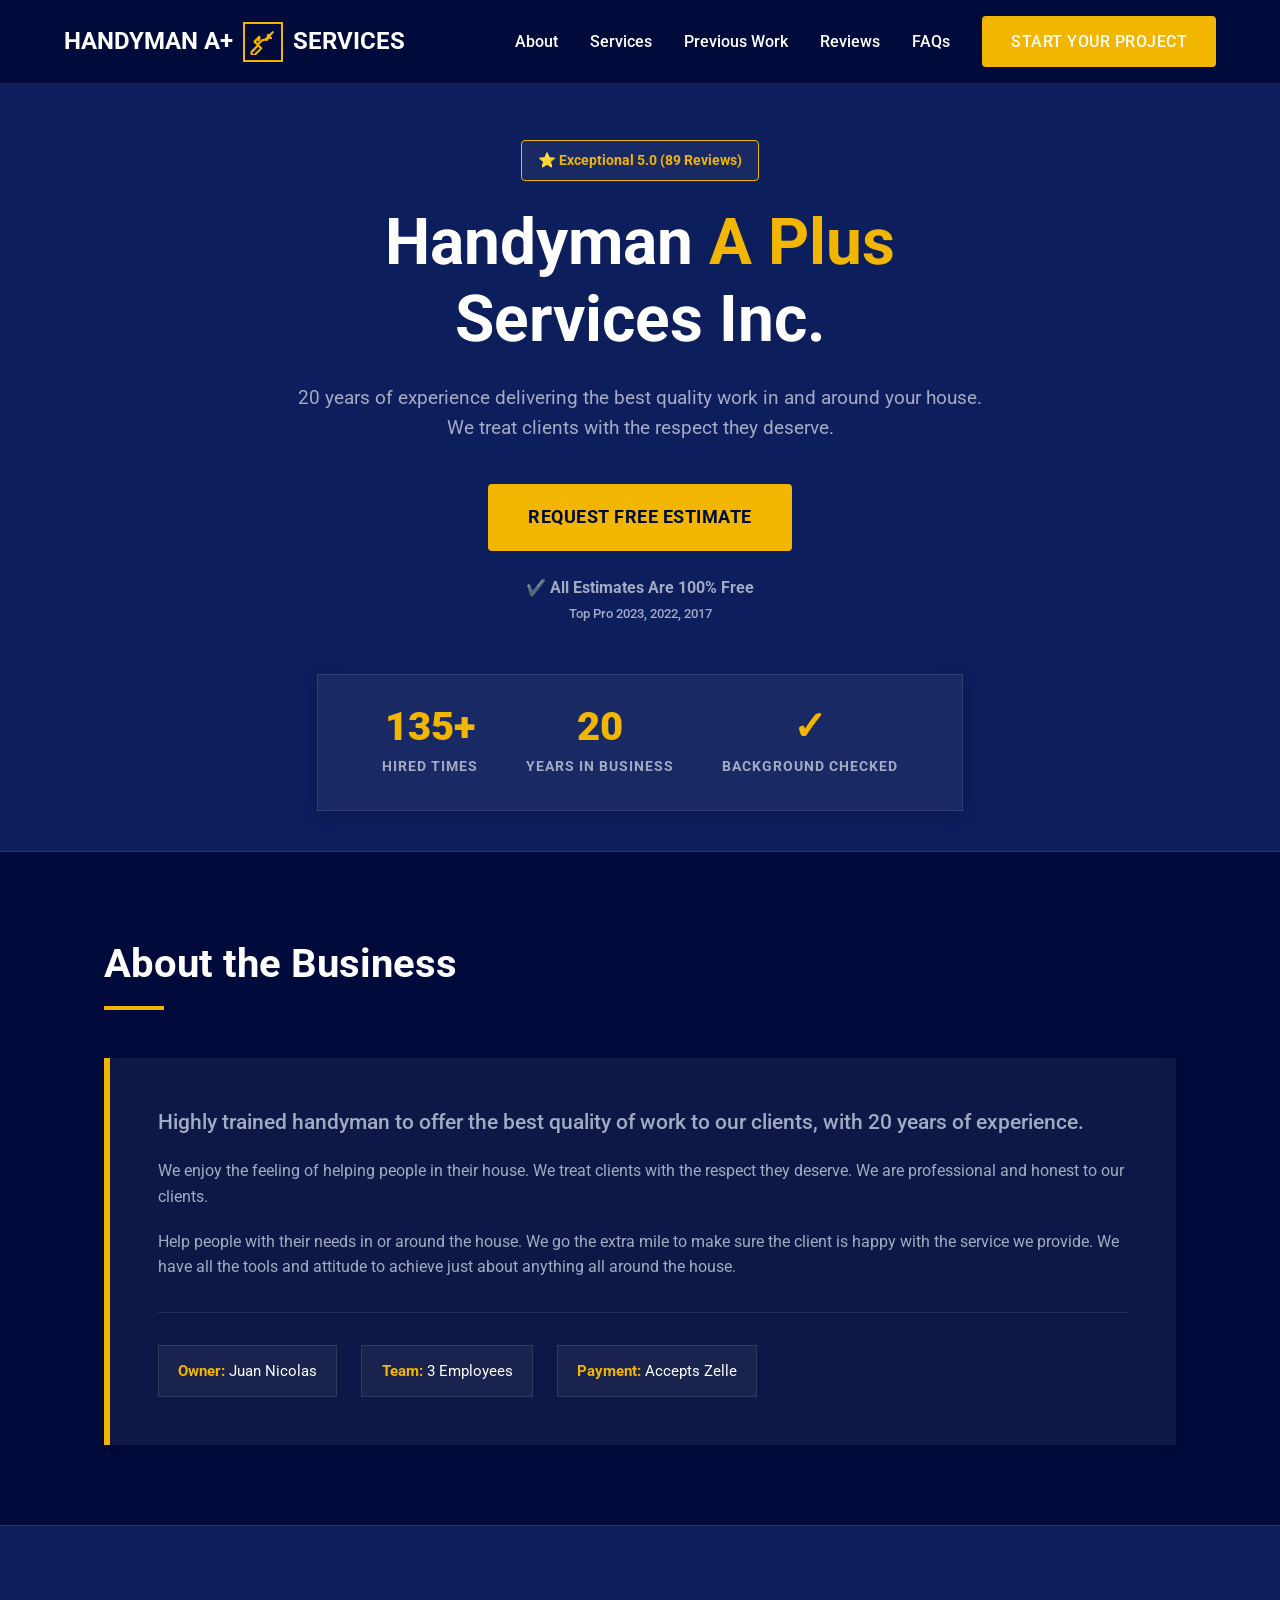
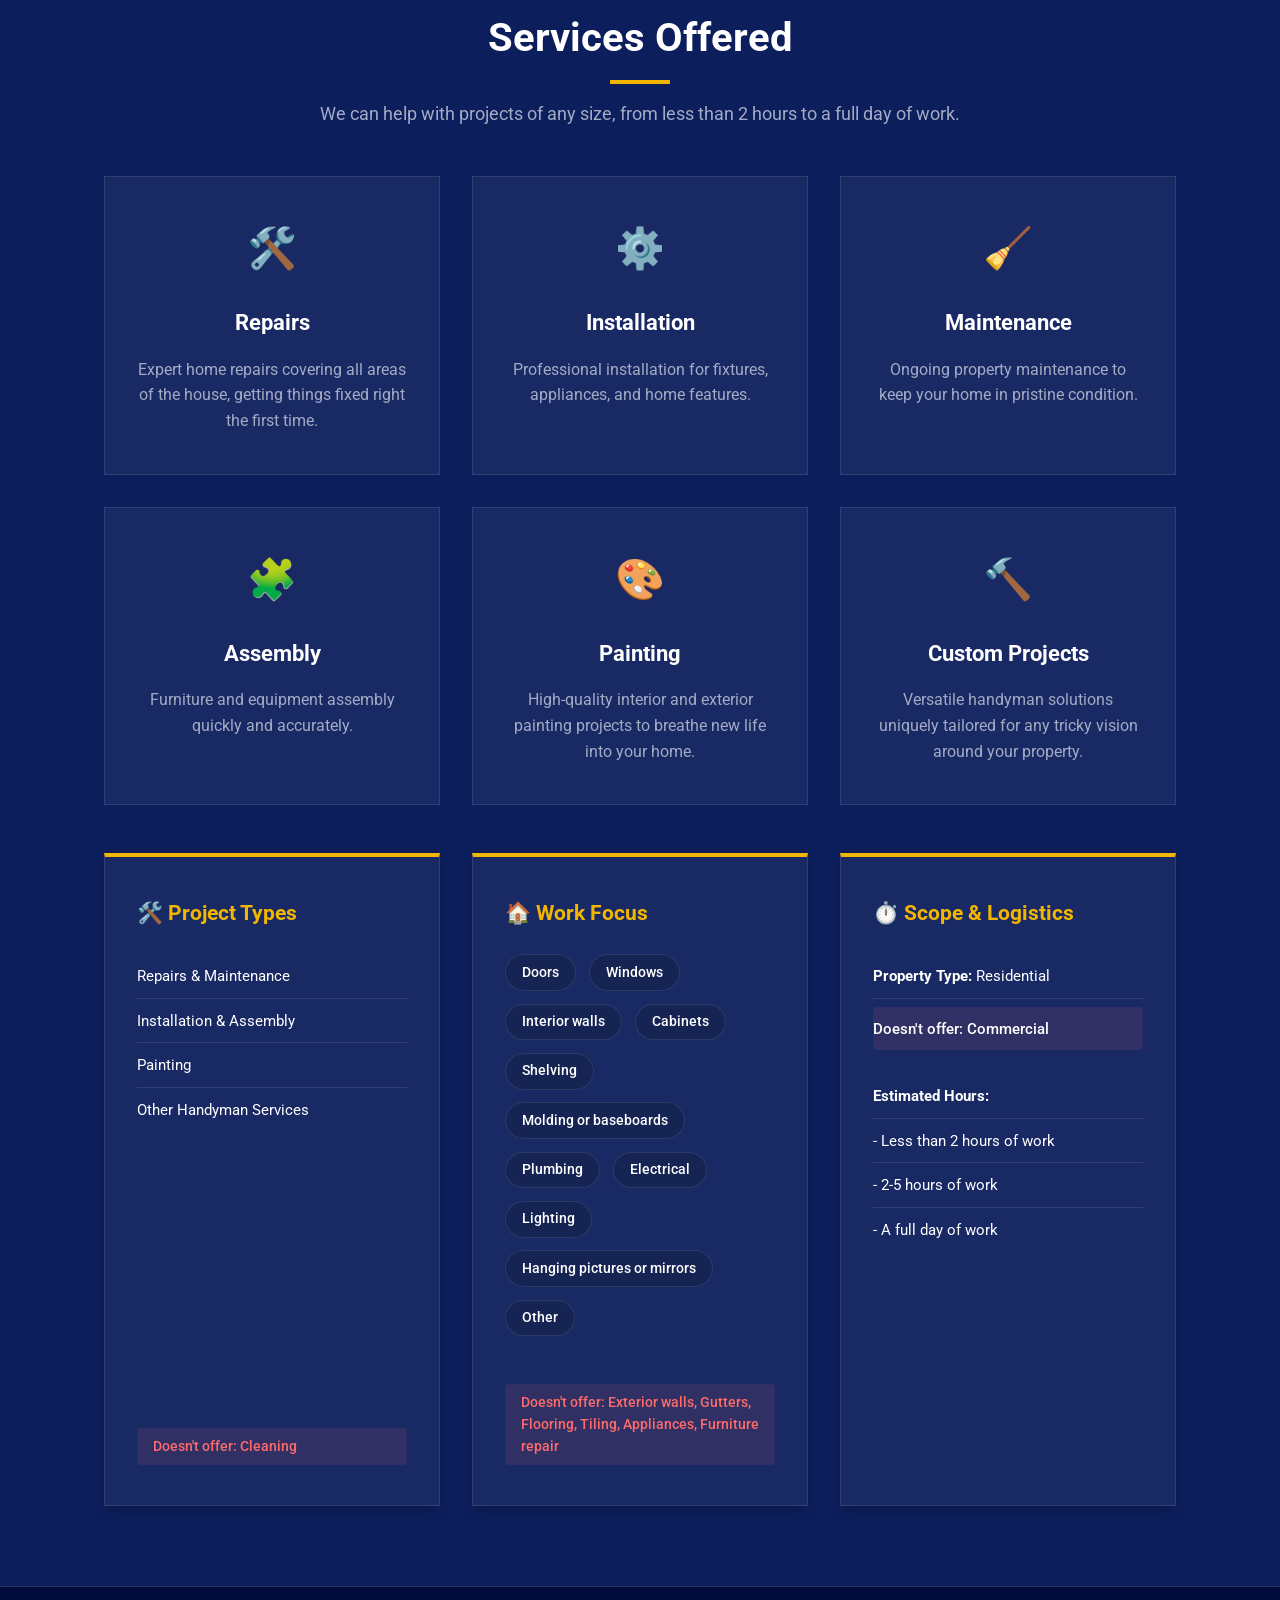
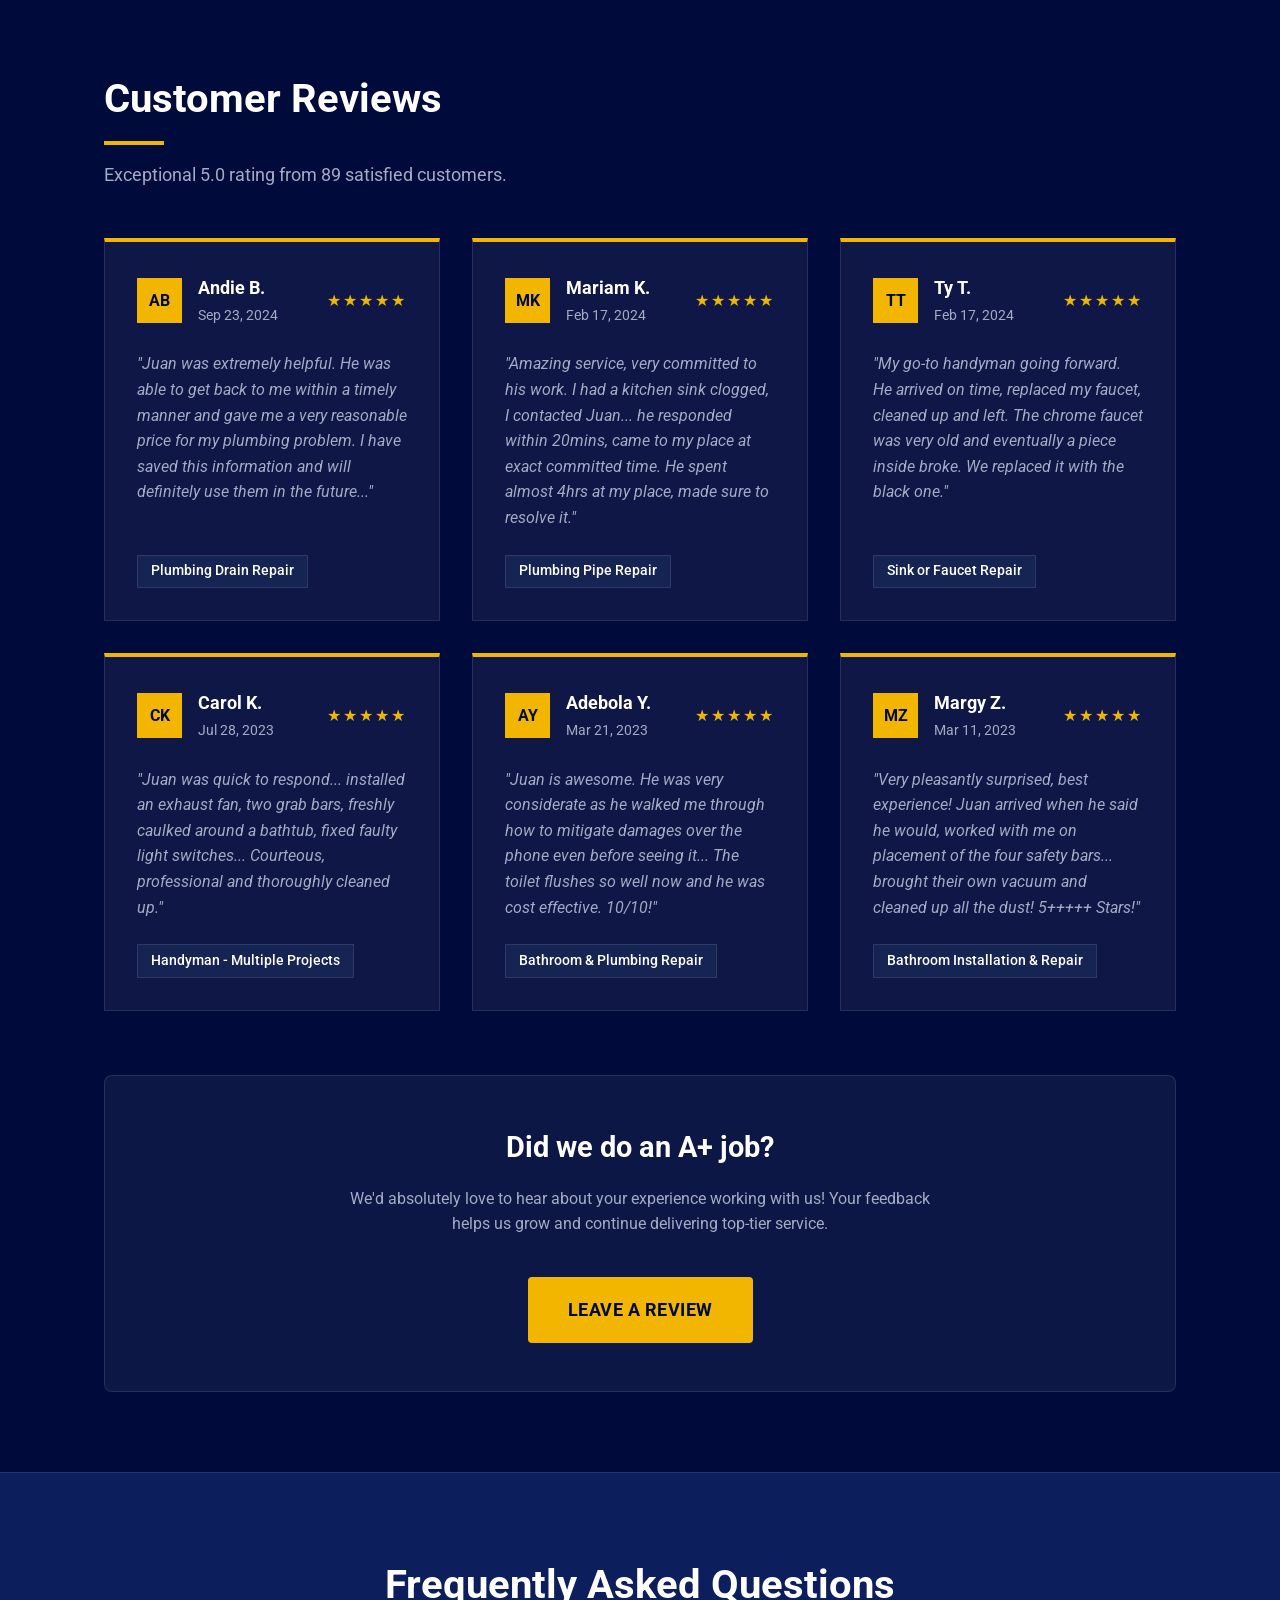
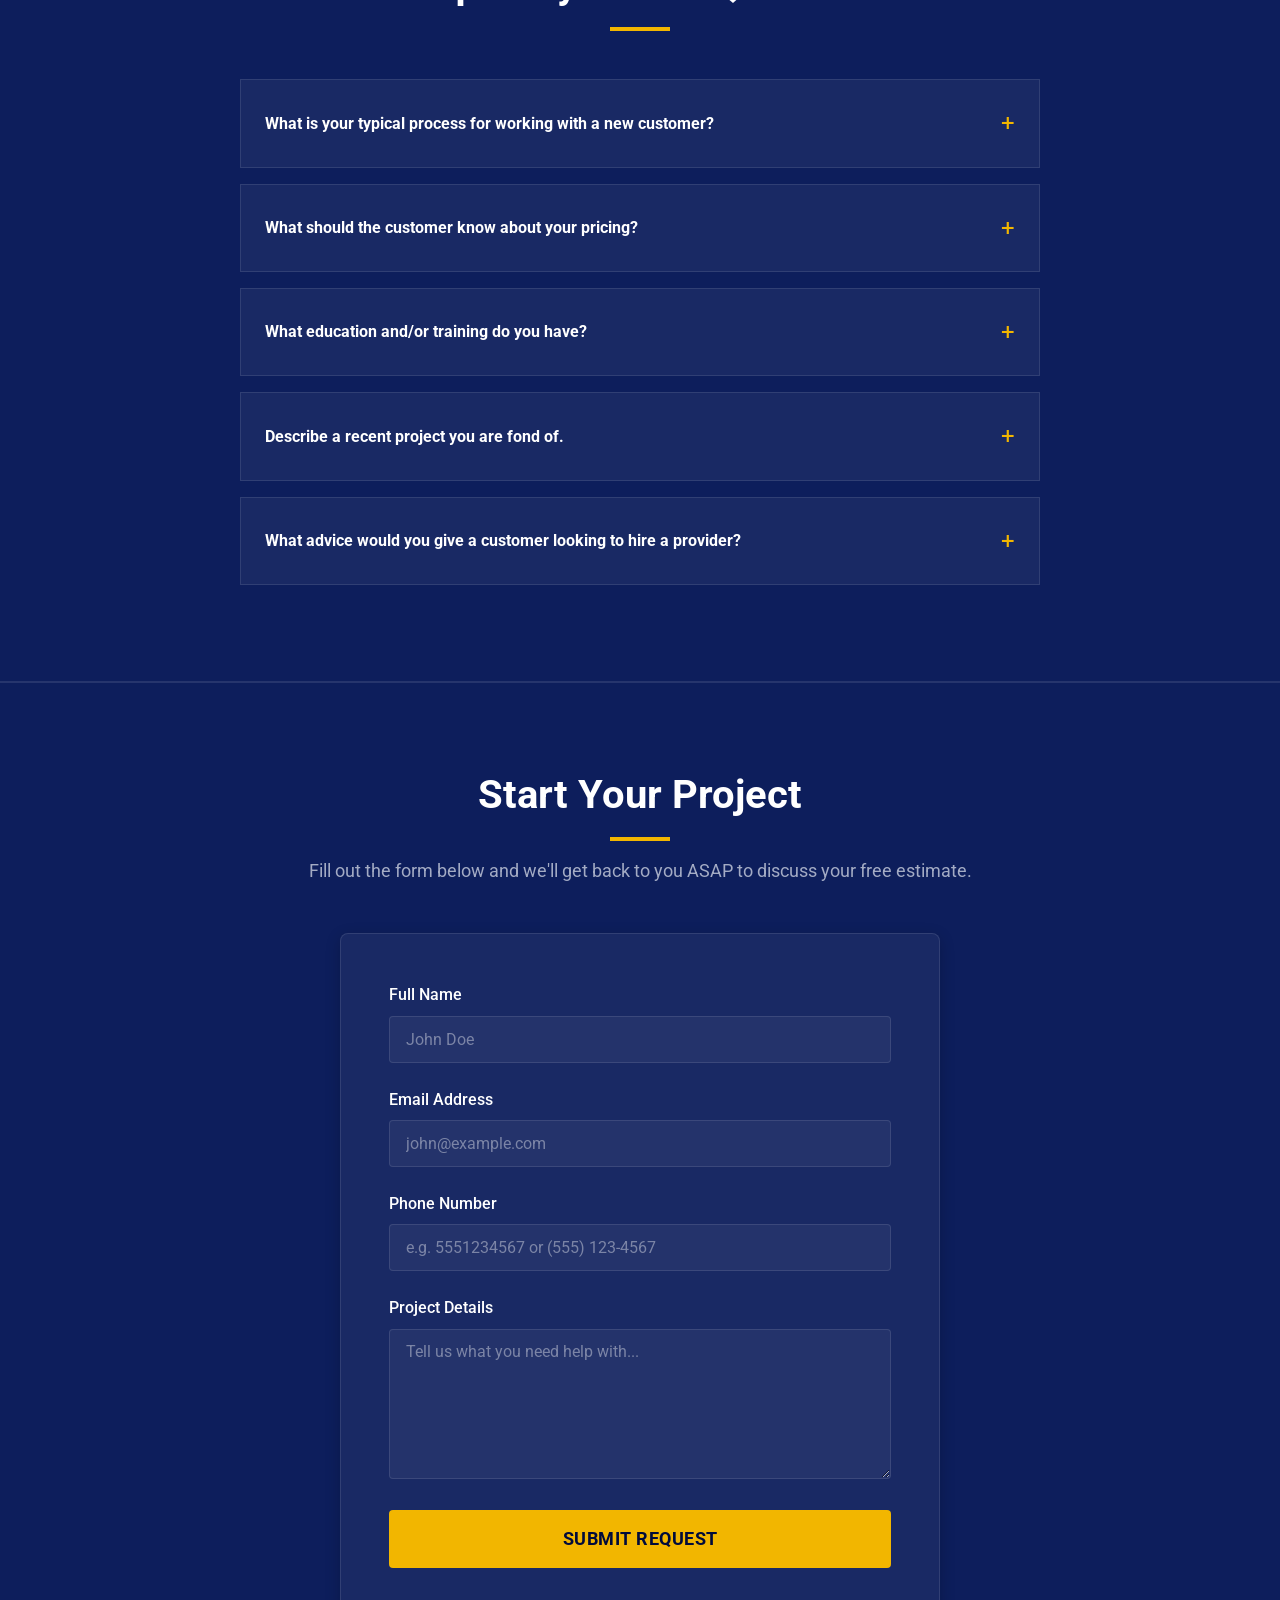
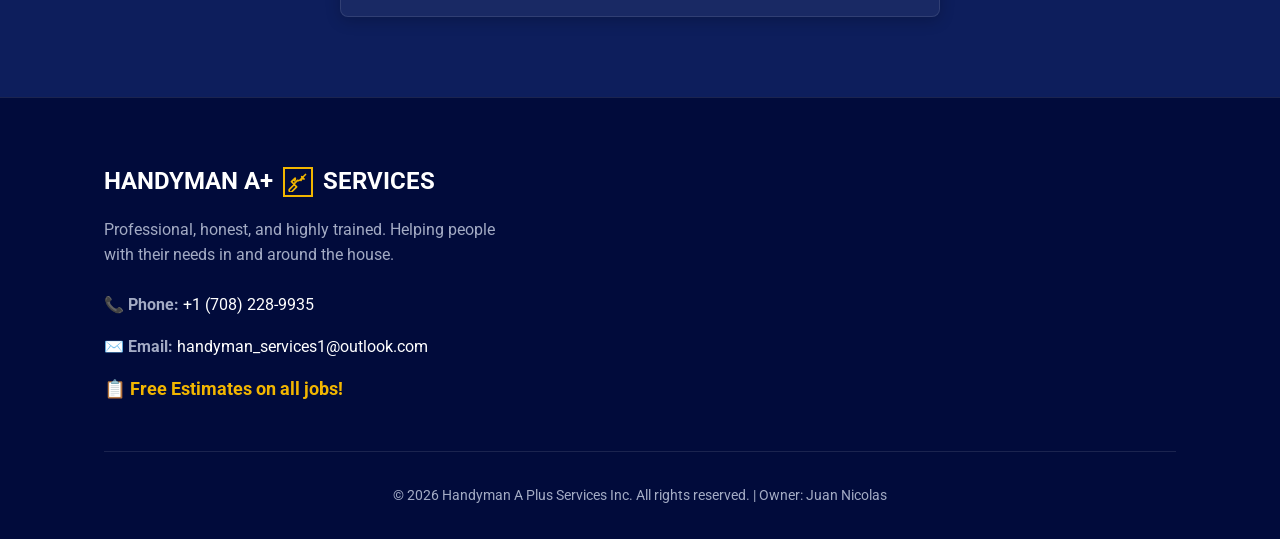
==== index.html @ 9acc5b1e "Update phone number placeholder options" ====
<!DOCTYPE html>
<html lang="en">
<head>
    <meta charset="UTF-8">
    <meta name="viewport" content="width=device-width, initial-scale=1.0">
    <title>Handyman A Plus Services Inc. | Top Pro Services</title>
    <meta name="description" content="Highly trained handyman offering the best quality of work to our clients in Chicago, with 20 years of experience.">
    <!-- Clean, professional font -->
    <link href="https://fonts.googleapis.com/css2?family=Roboto:wght@300;400;500;700;900&display=swap" rel="stylesheet">
    <link rel="stylesheet" href="style.css?v=2">
    <link rel="icon" type="image/jpeg" href="favicon.jpg">
</head>
<body>
    <nav class="navbar">
        <div class="logo">
            <span class="logo-text">HANDYMAN A+</span>
            <div class="logo-icon">
                <svg viewBox="0 0 24 24" fill="none" xmlns="http://www.w3.org/2000/svg">
                    <path d="M14.7 9.3L21 3M14.7 9.3C13.8402 10.1598 12.5663 10.4636 11.4116 10.0827L7.00904 14.4853L10.3734 17.8497L4.74704 23.476C3.96599 24.2571 2.69966 24.2571 1.91861 23.476C1.13756 22.6949 1.13756 21.4286 1.91861 20.6476L7.54497 15.0212L4.18062 11.6568L8.58321 7.25424C8.96409 8.40892 8.6603 9.68285 7.8004 10.5427M14.7 9.3C15.9372 8.06282 17.7538 7.74903 19.3101 8.3585L16.4816 5.53006C17.0911 7.08631 16.7773 8.90295 15.5402 10.14M14.7 9.3" stroke="var(--accent)" stroke-width="2" stroke-linecap="round" stroke-linejoin="round"/>
                </svg>
            </div>
            <span class="logo-text">SERVICES</span>
        </div>
        <ul class="nav-links">
            <li><a href="#about">About</a></li>
            <li><a href="#services">Services</a></li>
            <li><a href="previous-work.html">Previous Work</a></li>
            <li><a href="#reviews">Reviews</a></li>
            <li><a href="#faqs">FAQs</a></li>
            <li><a href="#contact" class="cta-btn primary-btn">Start Your Project</a></li>
        </ul>
        <div class="mobile-menu-btn">☰</div>
    </nav>

    <header class="hero">
        <div class="hero-content">
            <div class="badge">⭐ Exceptional 5.0 (89 Reviews)</div>
            <h1>Handyman <span>A Plus</span><br>Services Inc.</h1>
            <p>20 years of experience delivering the best quality work in and around your house. We treat clients with the respect they deserve.</p>
            <div class="hero-actions">
                <a href="#contact" class="cta-btn primary-btn large">Request Free Estimate</a>
                <div class="contact-info" style="margin-top: 0.5rem;">
                    <strong>✔️ All Estimates Are 100% Free</strong><br>
                    <small>Top Pro 2023, 2022, 2017</small>
                </div>
            </div>
        </div>
        <div class="hero-stats">
            <div class="stat-box">
                <span class="stat-num">135+</span>
                <span class="stat-label">Hired Times</span>
            </div>
            <div class="stat-box">
                <span class="stat-num">20</span>
                <span class="stat-label">Years in Business</span>
            </div>
            <div class="stat-box">
                <span class="stat-num">✓</span>
                <span class="stat-label">Background Checked</span>
            </div>
        </div>
    </header>

    <section id="about" class="about-section">
        <div class="container">
            <div class="section-header">
                <h2>About the Business</h2>
                <div class="line"></div>
            </div>
            <div class="about-content">
                <p class="lead-text">Highly trained handyman to offer the best quality of work to our clients, with 20 years of experience.</p>
                <p>We enjoy the feeling of helping people in their house. We treat clients with the respect they deserve. We are professional and honest to our clients.</p>
                <p>Help people with their needs in or around the house. We go the extra mile to make sure the client is happy with the service we provide. We have all the tools and attitude to achieve just about anything all around the house.</p>
                
                <div class="creds">
                    <div class="cred-item"><strong>Owner:</strong> Juan Nicolas</div>
                    <div class="cred-item"><strong>Team:</strong> 3 Employees</div>
                    <div class="cred-item"><strong>Payment:</strong> Accepts Zelle</div>
                </div>
            </div>
        </div>
    </section>

    <section id="services" class="services-section">
        <div class="container">
            <div class="section-header center">
                <h2>Services Offered</h2>
                <div class="line center-line"></div>
                <p>We can help with projects of any size, from less than 2 hours to a full day of work.</p>
            </div>
            <div class="services-grid">
                <div class="service-card">
                    <div class="icon-wrap">🛠️</div>
                    <h3>Repairs</h3>
                    <p>Expert home repairs covering all areas of the house, getting things fixed right the first time.</p>
                </div>
                <div class="service-card">
                    <div class="icon-wrap">⚙️</div>
                    <h3>Installation</h3>
                    <p>Professional installation for fixtures, appliances, and home features.</p>
                </div>
                <div class="service-card">
                    <div class="icon-wrap">🧹</div>
                    <h3>Maintenance</h3>
                    <p>Ongoing property maintenance to keep your home in pristine condition.</p>
                </div>
                <div class="service-card">
                    <div class="icon-wrap">🧩</div>
                    <h3>Assembly</h3>
                    <p>Furniture and equipment assembly quickly and accurately.</p>
                </div>
                <div class="service-card">
                    <div class="icon-wrap">🎨</div>
                    <h3>Painting</h3>
                    <p>High-quality interior and exterior painting projects to breathe new life into your home.</p>
                </div>
                <div class="service-card">
                    <div class="icon-wrap">🔨</div>
                    <h3>Custom Projects</h3>
                    <p>Versatile handyman solutions uniquely tailored for any tricky vision around your property.</p>
                </div>
            </div>
            
            <div class="comprehensive-services">
                <div class="service-category">
                    <h3>🛠️ Project Types</h3>
                    <ul class="clean-list">
                        <li>Repairs & Maintenance</li>
                        <li>Installation & Assembly</li>
                        <li>Painting</li>
                        <li>Other Handyman Services</li>
                    </ul>
                    <div class="not-offered">Doesn't offer: Cleaning</div>
                </div>
                <div class="service-category">
                    <h3>🏠 Work Focus</h3>
                    <div class="tags">
                        <span>Doors</span>
                        <span>Windows</span>
                        <span>Interior walls</span>
                        <span>Cabinets</span>
                        <span>Shelving</span>
                        <span>Molding or baseboards</span>
                        <span>Plumbing</span>
                        <span>Electrical</span>
                        <span>Lighting</span>
                        <span>Hanging pictures or mirrors</span>
                        <span>Other</span>
                    </div>
                    <div class="not-offered mt-2">Doesn't offer: Exterior walls, Gutters, Flooring, Tiling, Appliances, Furniture repair</div>
                </div>
                <div class="service-category">
                    <h3>⏱️ Scope & Logistics</h3>
                    <ul class="clean-list">
                        <li><strong>Property Type:</strong> Residential</li>
                        <li class="not-offered">Doesn't offer: Commercial</li>
                        <div class="mt-2"></div>
                        <li><strong>Estimated Hours:</strong></li>
                        <li>- Less than 2 hours of work</li>
                        <li>- 2-5 hours of work</li>
                        <li>- A full day of work</li>
                    </ul>
                </div>
            </div>
        </div>
    </section>

    <section id="reviews" class="reviews-section">
        <div class="container">
            <div class="section-header">
                <h2>Customer Reviews</h2>
                <div class="line"></div>
                <p>Exceptional 5.0 rating from 89 satisfied customers.</p>
            </div>
            <div class="reviews-grid">
                <div class="review-card">
                    <div class="review-head">
                        <div class="reviewer-avatar">AB</div>
                        <div class="reviewer-info">
                            <h4>Andie B.</h4>
                            <span class="date">Sep 23, 2024</span>
                        </div>
                        <div class="stars">★★★★★</div>
                    </div>
                    <p class="review-text">"Juan was extremely helpful. He was able to get back to me within a timely manner and gave me a very reasonable price for my plumbing problem. I have saved this information and will definitely use them in the future..."</p>
                    <div class="service-tag">Plumbing Drain Repair</div>
                </div>

                <div class="review-card">
                    <div class="review-head">
                        <div class="reviewer-avatar">MK</div>
                        <div class="reviewer-info">
                            <h4>Mariam K.</h4>
                            <span class="date">Feb 17, 2024</span>
                        </div>
                        <div class="stars">★★★★★</div>
                    </div>
                    <p class="review-text">"Amazing service, very committed to his work. I had a kitchen sink clogged, I contacted Juan... he responded within 20mins, came to my place at exact committed time. He spent almost 4hrs at my place, made sure to resolve it."</p>
                    <div class="service-tag">Plumbing Pipe Repair</div>
                </div>

                <div class="review-card">
                    <div class="review-head">
                        <div class="reviewer-avatar">TT</div>
                        <div class="reviewer-info">
                            <h4>Ty T.</h4>
                            <span class="date">Feb 17, 2024</span>
                        </div>
                        <div class="stars">★★★★★</div>
                    </div>
                    <p class="review-text">"My go-to handyman going forward. He arrived on time, replaced my faucet, cleaned up and left. The chrome faucet was very old and eventually a piece inside broke. We replaced it with the black one."</p>
                    <div class="service-tag">Sink or Faucet Repair</div>
                </div>

                <div class="review-card">
                    <div class="review-head">
                        <div class="reviewer-avatar">CK</div>
                        <div class="reviewer-info">
                            <h4>Carol K.</h4>
                            <span class="date">Jul 28, 2023</span>
                        </div>
                        <div class="stars">★★★★★</div>
                    </div>
                    <p class="review-text">"Juan was quick to respond... installed an exhaust fan, two grab bars, freshly caulked around a bathtub, fixed faulty light switches... Courteous, professional and thoroughly cleaned up."</p>
                    <div class="service-tag">Handyman - Multiple Projects</div>
                </div>

                <div class="review-card">
                    <div class="review-head">
                        <div class="reviewer-avatar">AY</div>
                        <div class="reviewer-info">
                            <h4>Adebola Y.</h4>
                            <span class="date">Mar 21, 2023</span>
                        </div>
                        <div class="stars">★★★★★</div>
                    </div>
                    <p class="review-text">"Juan is awesome. He was very considerate as he walked me through how to mitigate damages over the phone even before seeing it... The toilet flushes so well now and he was cost effective. 10/10!"</p>
                    <div class="service-tag">Bathroom & Plumbing Repair</div>
                </div>

                <div class="review-card">
                    <div class="review-head">
                        <div class="reviewer-avatar">MZ</div>
                        <div class="reviewer-info">
                            <h4>Margy Z.</h4>
                            <span class="date">Mar 11, 2023</span>
                        </div>
                        <div class="stars">★★★★★</div>
                    </div>
                    <p class="review-text">"Very pleasantly surprised, best experience! Juan arrived when he said he would, worked with me on placement of the four safety bars... brought their own vacuum and cleaned up all the dust! 5+++++ Stars!"</p>
                    <div class="service-tag">Bathroom Installation & Repair</div>
                </div>
            </div>

            <div style="text-align: center; margin-top: 4rem; padding: 3rem; background: var(--bg-card); border-radius: 8px; border: 1px solid var(--border-color);">
                <h3 style="font-size: 1.8rem; margin-bottom: 1rem; color: #ffffff;">Did we do an A+ job?</h3>
                <p style="color: var(--text-muted); margin-bottom: 1.5rem; max-width: 600px; margin-left: auto; margin-right: auto;">We'd absolutely love to hear about your experience working with us! Your feedback helps us grow and continue delivering top-tier service.</p>
                <a href="https://forms.gle/YDGtzzRRrwmnDyBZ9" target="_blank" class="cta-btn primary-btn large" style="margin-top: 1rem;">Leave a Review</a>
            </div>
        </div>
    </section>

    <section id="faqs" class="faqs-section">
        <div class="container">
            <div class="section-header center">
                <h2>Frequently Asked Questions</h2>
                <div class="line center-line"></div>
            </div>
            <div class="faq-list">
                <div class="faq-item">
                    <div class="faq-question">What is your typical process for working with a new customer? <span class="toggle-icon">+</span></div>
                    <div class="faq-answer">I provide the best price on the request, and if the client feels comfortable with the price, I will send my information. I text or call the client to arrange a meeting and then perform the requested service.</div>
                </div>
                <div class="faq-item">
                    <div class="faq-question">What should the customer know about your pricing? <span class="toggle-icon">+</span></div>
                    <div class="faq-answer">I will give the client the best price, without compromising the quality of work we provide.</div>
                </div>
                <div class="faq-item">
                    <div class="faq-question">What education and/or training do you have? <span class="toggle-icon">+</span></div>
                    <div class="faq-answer">I have 20 years of experience, acquired by working in different fields of construction. I had worked in plumbing companies, paint, and tile on bathrooms and kitchens. I was an amazing worker... that's when I decided to grow more as a person and do my business.</div>
                </div>
                <div class="faq-item">
                    <div class="faq-question">Describe a recent project you are fond of. <span class="toggle-icon">+</span></div>
                    <div class="faq-answer">The last work I did was replacing a kitchen sink and new faucet. It took me a good 2 hours. I took my time making sure I didn't damage the counter top.</div>
                </div>
                <div class="faq-item">
                    <div class="faq-question">What advice would you give a customer looking to hire a provider? <span class="toggle-icon">+</span></div>
                    <div class="faq-answer">The advice I give any client is make sure they feel comfortable with the person they are hiring.</div>
                </div>
            </div>
        </div>
    </section>

    <section id="contact" class="contact-section">
        <div class="container">
            <div class="section-header center">
                <h2>Start Your Project</h2>
                <div class="line center-line"></div>
                <p>Fill out the form below and we'll get back to you ASAP to discuss your free estimate.</p>
            </div>
            <div class="contact-form-wrapper">
                <form action="https://api.web3forms.com/submit" method="POST" class="web3-form">
                    <input type="hidden" name="access_key" value="f98020a1-73f3-460f-adb7-dcfe24ac03cf">
                    <div class="form-group">
                        <label for="name">Full Name</label>
                        <input type="text" name="name" id="name" required placeholder="John Doe">
                    </div>
                    <div class="form-group">
                        <label for="email">Email Address</label>
                        <input type="email" name="email" id="email" required placeholder="john@example.com">
                    </div>
                    <div class="form-group">
                        <label for="phone">Phone Number</label>
                        <input type="tel" name="phone" id="phone" placeholder="e.g. 5551234567 or (555) 123-4567">
                    </div>
                    <div class="form-group">
                        <label for="message">Project Details</label>
                        <textarea name="message" id="message" required placeholder="Tell us what you need help with..."></textarea>
                    </div>
                    <button type="submit" class="cta-btn primary-btn large" style="width: 100%;">Submit Request</button>
                </form>
            </div>
        </div>
    </section>

    <footer class="footer">
        <div class="container">
            <div class="footer-top">
                <div class="footer-brand">
                    <div class="logo">
                        <span class="logo-text">HANDYMAN A+</span>
                        <div class="logo-icon small-icon">
                            <svg viewBox="0 0 24 24" fill="none" xmlns="http://www.w3.org/2000/svg">
                                <path d="M14.7 9.3L21 3M14.7 9.3C13.8402 10.1598 12.5663 10.4636 11.4116 10.0827L7.00904 14.4853L10.3734 17.8497L4.74704 23.476C3.96599 24.2571 2.69966 24.2571 1.91861 23.476C1.13756 22.6949 1.13756 21.4286 1.91861 20.6476L7.54497 15.0212L4.18062 11.6568L8.58321 7.25424C8.96409 8.40892 8.6603 9.68285 7.8004 10.5427M14.7 9.3C15.9372 8.06282 17.7538 7.74903 19.3101 8.3585L16.4816 5.53006C17.0911 7.08631 16.7773 8.90295 15.5402 10.14M14.7 9.3" stroke="var(--accent)" stroke-width="2" stroke-linecap="round" stroke-linejoin="round"/>
                            </svg>
                        </div>
                        <span class="logo-text">SERVICES</span>
                    </div>
                    <p>Professional, honest, and highly trained. Helping people with their needs in and around the house.</p>
                    <div style="margin-top: 1.5rem; color: #fff;">
                        <p style="margin-bottom: 0.5rem;"><strong>📞 Phone:</strong> <a href="tel:+17082289935" style="color: #fff; text-decoration: none;">+1 (708) 228-9935</a></p>
                        <p style="margin-bottom: 0.5rem;"><strong>✉️ Email:</strong> <a href="mailto:handyman_services1@outlook.com" style="color: #fff; text-decoration: none;">handyman_services1@outlook.com</a></p>
                        <p style="color: var(--accent); font-weight: bold; margin-top: 1rem; font-size: 1.1rem;">📋 Free Estimates on all jobs!</p>
                    </div>
                </div>
            </div>
            <div class="footer-bottom">
                <p>&copy; <script>document.write(new Date().getFullYear())</script> Handyman A Plus Services Inc. All rights reserved. | Owner: Juan Nicolas</p>
            </div>
        </div>
    </footer>

    <script src="script.js"></script>
</body>
</html>
---- style.css ----
:root {
    --navy-blue: #010B3B;
    --navy-light: #0d1e5c;
    --navy-lighter: #162454;
    --accent: #F2B600; 
    --accent-hover: #d19f00;
    
    --text-main: #ffffff;
    --text-muted: #a3abc4;
    --bg-base: #010B3B;
    --bg-alt: #0d1e5c;
    --bg-card: rgba(255, 255, 255, 0.05);
    --border-color: rgba(255, 255, 255, 0.1);
}

* {
    margin: 0;
    padding: 0;
    box-sizing: border-box;
    font-family: 'Roboto', sans-serif;
}

body {
    background-color: var(--bg-base);
    color: var(--text-main);
    overflow-x: hidden;
    line-height: 1.6;
}

.container {
    max-width: 1200px;
    margin: 0 auto;
    padding: 0 5%;
}

/* Typography & Layout */
h1, h2, h3, h4 {
    font-weight: 700;
    color: #ffffff;
}

.section-header { margin-bottom: 3rem; }
.section-header h2 { font-size: 2.5rem; color: #ffffff; }
.section-header .line {
    width: 60px; height: 4px; background: var(--accent); margin-top: 10px;
}
.section-header.center { text-align: center; }
.section-header.center .center-line { margin: 10px auto; }
.section-header p { margin-top: 1rem; color: var(--text-muted); font-size: 1.1rem; }

/* Navbar */
.navbar {
    position: fixed; top: 0; width: 100%; display: flex; justify-content: space-between; align-items: center; padding: 1rem 5%;
    background: var(--bg-base); border-bottom: 1px solid var(--border-color); box-shadow: 0 2px 10px rgba(0,0,0,0.3); z-index: 1000; transition: all 0.3s ease;
}
.logo { display: flex; align-items: center; gap: 10px; font-size: 1.5rem; font-weight: 700; color: #ffffff; }
.logo-icon { width: 40px; height: 40px; display: flex; align-items: center; justify-content: center; border: 2px solid var(--accent); padding: 5px; }
.small-icon { width: 30px; height: 30px; padding: 3px; border-color: var(--accent); }
.nav-links { list-style: none; display: flex; gap: 2rem; align-items: center; }
.nav-links a { text-decoration: none; color: var(--text-main); font-weight: 500; transition: color 0.3s ease; }
.nav-links a:hover { color: var(--accent); }
.mobile-menu-btn { display: none; font-size: 1.5rem; cursor: pointer; color: #ffffff; }

/* Buttons */
.cta-btn {
    padding: 0.8rem 1.8rem; border-radius: 4px; border: none; font-weight: 700; cursor: pointer; transition: background-color 0.3s ease;
    font-size: 1rem; text-transform: uppercase; letter-spacing: 0.5px; text-decoration: none; display: inline-block; text-align: center;
}
.cta-btn.large { padding: 1.2rem 2.5rem; font-size: 1.1rem; }
.primary-btn { background: var(--accent); color: var(--navy-blue); }
.primary-btn:hover { background: var(--accent-hover); }

/* Hero Section */
.hero {
    margin-top: 80px; min-height: 80vh; display: flex; flex-direction: column; justify-content: center; align-items: center; text-align: center;
    padding: 60px 5% 40px; background-color: var(--bg-alt); border-bottom: 1px solid var(--border-color);
}
.hero-content { max-width: 800px; animation: fadeIn 0.8s ease-out; }
.badge { display: inline-block; background: var(--bg-card); color: var(--accent); border: 1px solid var(--accent); padding: 0.5rem 1rem; border-radius: 4px; font-size: 0.9rem; font-weight: 700; margin-bottom: 1.5rem; }
.hero h1 { font-size: 4rem; line-height: 1.2; margin-bottom: 1.5rem; color: #ffffff; }
.hero h1 span { color: var(--accent); }
.hero p { font-size: 1.2rem; color: var(--text-muted); margin-bottom: 2.5rem; max-width: 700px; margin-left: auto; margin-right: auto; }
.hero-actions { display: flex; flex-direction: column; align-items: center; gap: 1rem; }
.contact-info { color: var(--text-muted); font-weight: 500; }
.hero-stats { display: flex; gap: 3rem; margin-top: 3rem; background: var(--bg-card); padding: 2rem 4rem; border: 1px solid var(--border-color); box-shadow: 0 4px 15px rgba(0,0,0,0.2); flex-wrap: wrap; justify-content: center; }
.stat-box { display: flex; flex-direction: column; align-items: center; }
.stat-num { font-size: 2.5rem; font-weight: 900; color: var(--accent); line-height: 1; }
.stat-label { font-size: 0.9rem; color: var(--text-muted); text-transform: uppercase; font-weight: 700; letter-spacing: 1px; margin-top: 0.5rem; }

/* Sections Common */
section { padding: 5rem 0; }
.about-section, .reviews-section { background: var(--bg-base); }
.services-section, .faqs-section { background: var(--bg-alt); border-top: 1px solid var(--border-color); border-bottom: 1px solid var(--border-color); }

/* About */
.about-content { background: var(--bg-card); padding: 3rem; border-left: 6px solid var(--accent); box-shadow: 0 4px 10px rgba(0,0,0,0.2); }
.lead-text { font-size: 1.3rem; color: var(--accent); font-weight: 500; margin-bottom: 1.5rem; }
.about-content p { margin-bottom: 1.2rem; color: var(--text-muted); }
.creds { display: flex; gap: 1.5rem; margin-top: 2rem; padding-top: 2rem; border-top: 1px solid var(--border-color); flex-wrap: wrap; }
.cred-item { background: var(--bg-card); padding: 0.8rem 1.2rem; border: 1px solid var(--border-color); font-size: 0.95rem; color: var(--text-main); }
.cred-item strong { color: var(--accent); }

/* Services Grid */
.services-grid { display: grid; grid-template-columns: repeat(auto-fit, minmax(250px, 1fr)); gap: 2rem; margin-bottom: 3rem; }
.service-card { background: var(--bg-card); padding: 2.5rem 2rem; border: 1px solid var(--border-color); transition: box-shadow 0.3s ease, border-color 0.3s; text-align: center; }
.service-card:hover { box-shadow: 0 10px 25px rgba(0,0,0,0.3); border-color: var(--accent); }
.icon-wrap { font-size: 2.5rem; margin-bottom: 1.5rem; display: inline-block; }
.service-card h3 { font-size: 1.4rem; margin-bottom: 1rem; color: #ffffff; }
.service-card p { color: var(--text-muted); }

/* Comprehensive Services */
.comprehensive-services { display: grid; grid-template-columns: repeat(auto-fit, minmax(300px, 1fr)); gap: 2rem; margin-top: 3rem; }
.service-category { background: var(--bg-card); padding: 2.5rem 2rem; border: 1px solid var(--border-color); border-top: 4px solid var(--accent); box-shadow: 0 4px 10px rgba(0,0,0,0.2); display: flex; flex-direction: column; }
.service-category h3 { font-size: 1.3rem; margin-bottom: 1.5rem; color: var(--accent); display: flex; align-items: center; gap: 10px; }
.clean-list { list-style: none; margin-bottom: 1rem; }
.clean-list li { padding: 0.6rem 0; border-bottom: 1px solid var(--border-color); color: var(--text-main); font-size: 0.95rem; }
.clean-list li:last-child { border-bottom: none; }
.not-offered { font-size: 0.85rem; color: #ff6b6b; background: rgba(255, 107, 107, 0.1); padding: 0.5rem 1rem; border-radius: 4px; display: inline-block; font-weight: 500; margin-top: auto; }
li.not-offered { display: block; margin-top: 0.5rem; border: none; }
.mt-2 { margin-top: 1.5rem; }
.tags { display: flex; flex-wrap: wrap; gap: 0.8rem; margin-bottom: 1.5rem; }
.tags span { background: var(--navy-lighter); color: var(--text-main); padding: 0.4rem 1rem; font-size: 0.85rem; border: 1px solid var(--border-color); font-weight: 500; border-radius: 20px; }

/* Reviews */
.reviews-grid { display: grid; grid-template-columns: repeat(auto-fit, minmax(300px, 1fr)); gap: 2rem; }
.review-card { background: var(--bg-card); padding: 2rem; border: 1px solid var(--border-color); border-top: 4px solid var(--accent); display: flex; flex-direction: column; justify-content: space-between; }
.review-head { display: flex; align-items: center; margin-bottom: 1.5rem; }
.reviewer-avatar { width: 45px; height: 45px; background: var(--accent); color: var(--navy-blue); display: flex; align-items: center; justify-content: center; font-weight: 700; margin-right: 1rem; }
.reviewer-info h4 { margin: 0; font-size: 1.1rem; color: #ffffff; }
.reviewer-info .date { font-size: 0.85rem; color: var(--text-muted); }
.stars { margin-left: auto; color: var(--accent); letter-spacing: 2px; }
.review-text { font-style: italic; color: var(--text-muted); margin-bottom: 1.5rem; flex-grow: 1; }
.service-tag { font-size: 0.85rem; background: var(--navy-lighter); display: inline-block; padding: 0.3rem 0.8rem; border: 1px solid var(--border-color); color: var(--text-main); align-self: flex-start; font-weight: 500; }

/* FAQs */
.faq-list { max-width: 800px; margin: 0 auto; }
.faq-item { background: var(--bg-card); margin-bottom: 1rem; border: 1px solid var(--border-color); }
.faq-question { padding: 1.5rem; cursor: pointer; font-weight: 700; color: #ffffff; display: flex; justify-content: space-between; align-items: center; transition: background 0.3s ease; }
.faq-question:hover { background: var(--navy-lighter); }
.toggle-icon { font-size: 1.5rem; font-weight: 400; color: var(--accent); }
.faq-answer { padding: 0 1.5rem; max-height: 0; overflow: hidden; transition: all 0.3s ease; color: var(--text-muted); }
.faq-item.active .faq-answer { padding: 0 1.5rem 1.5rem; max-height: 300px; }
.faq-item.active .faq-question { border-bottom: 1px solid var(--border-color); margin-bottom: 1rem; }
.faq-item.active .toggle-icon { transform: rotate(45deg); }

/* Footer Section */
.footer { background: var(--bg-base); border-top: 1px solid var(--border-color); padding: 4rem 0 2rem; }
.footer-top { display: flex; justify-content: space-between; margin-bottom: 3rem; }
.footer-brand .logo { color: #ffffff; }
.footer-brand .logo-icon { border-color: var(--accent); }
.footer-brand p { color: var(--text-muted); margin-top: 1rem; max-width: 400px; }
.footer-bottom { border-top: 1px solid var(--border-color); padding-top: 2rem; text-align: center; color: var(--text-muted); font-size: 0.9rem; }

/* Animations */
@keyframes fadeIn { from { opacity: 0; transform: translateY(10px); } to { opacity: 1; transform: translateY(0); } }

/* Responsive */
@media (max-width: 900px) {
    .nav-links { display: none; }
    .mobile-menu-btn { display: block; }
    .hero h1 { font-size: 3rem; }
    .hero-stats { padding: 1.5rem; flex-direction: column; gap: 1.5rem; align-items: center; }
}

/* Photo Gallery */
.gallery-grid {
    display: grid;
    grid-template-columns: repeat(auto-fit, minmax(300px, 1fr));
    gap: 1.5rem;
    margin-top: 2rem;
}

.gallery-item {
    width: 100%;
    height: 300px;
    object-fit: cover;
    border-radius: 8px;
    box-shadow: 0 4px 10px rgba(0,0,0,0.3);
    transition: transform 0.3s ease;
}

.gallery-item:hover {
    transform: scale(1.03);
}

/* Contact Form */
.contact-section { background: var(--bg-alt); border-top: 1px solid var(--border-color); }
.contact-form-wrapper { max-width: 600px; margin: 0 auto; background: var(--bg-card); padding: 3rem; border-radius: 8px; border: 1px solid var(--border-color); box-shadow: 0 4px 15px rgba(0,0,0,0.2); }
.form-group { margin-bottom: 1.5rem; text-align: left; }
.form-group label { display: block; margin-bottom: 0.5rem; font-weight: 500; color: #ffffff; }
.form-group input, .form-group textarea { width: 100%; padding: 0.8rem 1rem; border: 1px solid var(--border-color); border-radius: 4px; background: rgba(255,255,255,0.05); color: #ffffff; font-size: 1rem; transition: border-color 0.3s; }
.form-group input::placeholder, .form-group textarea::placeholder { color: rgba(255,255,255,0.4); }
.form-group input:focus, .form-group textarea:focus { outline: none; border-color: var(--accent); }
.form-group textarea { min-height: 150px; resize: vertical; }
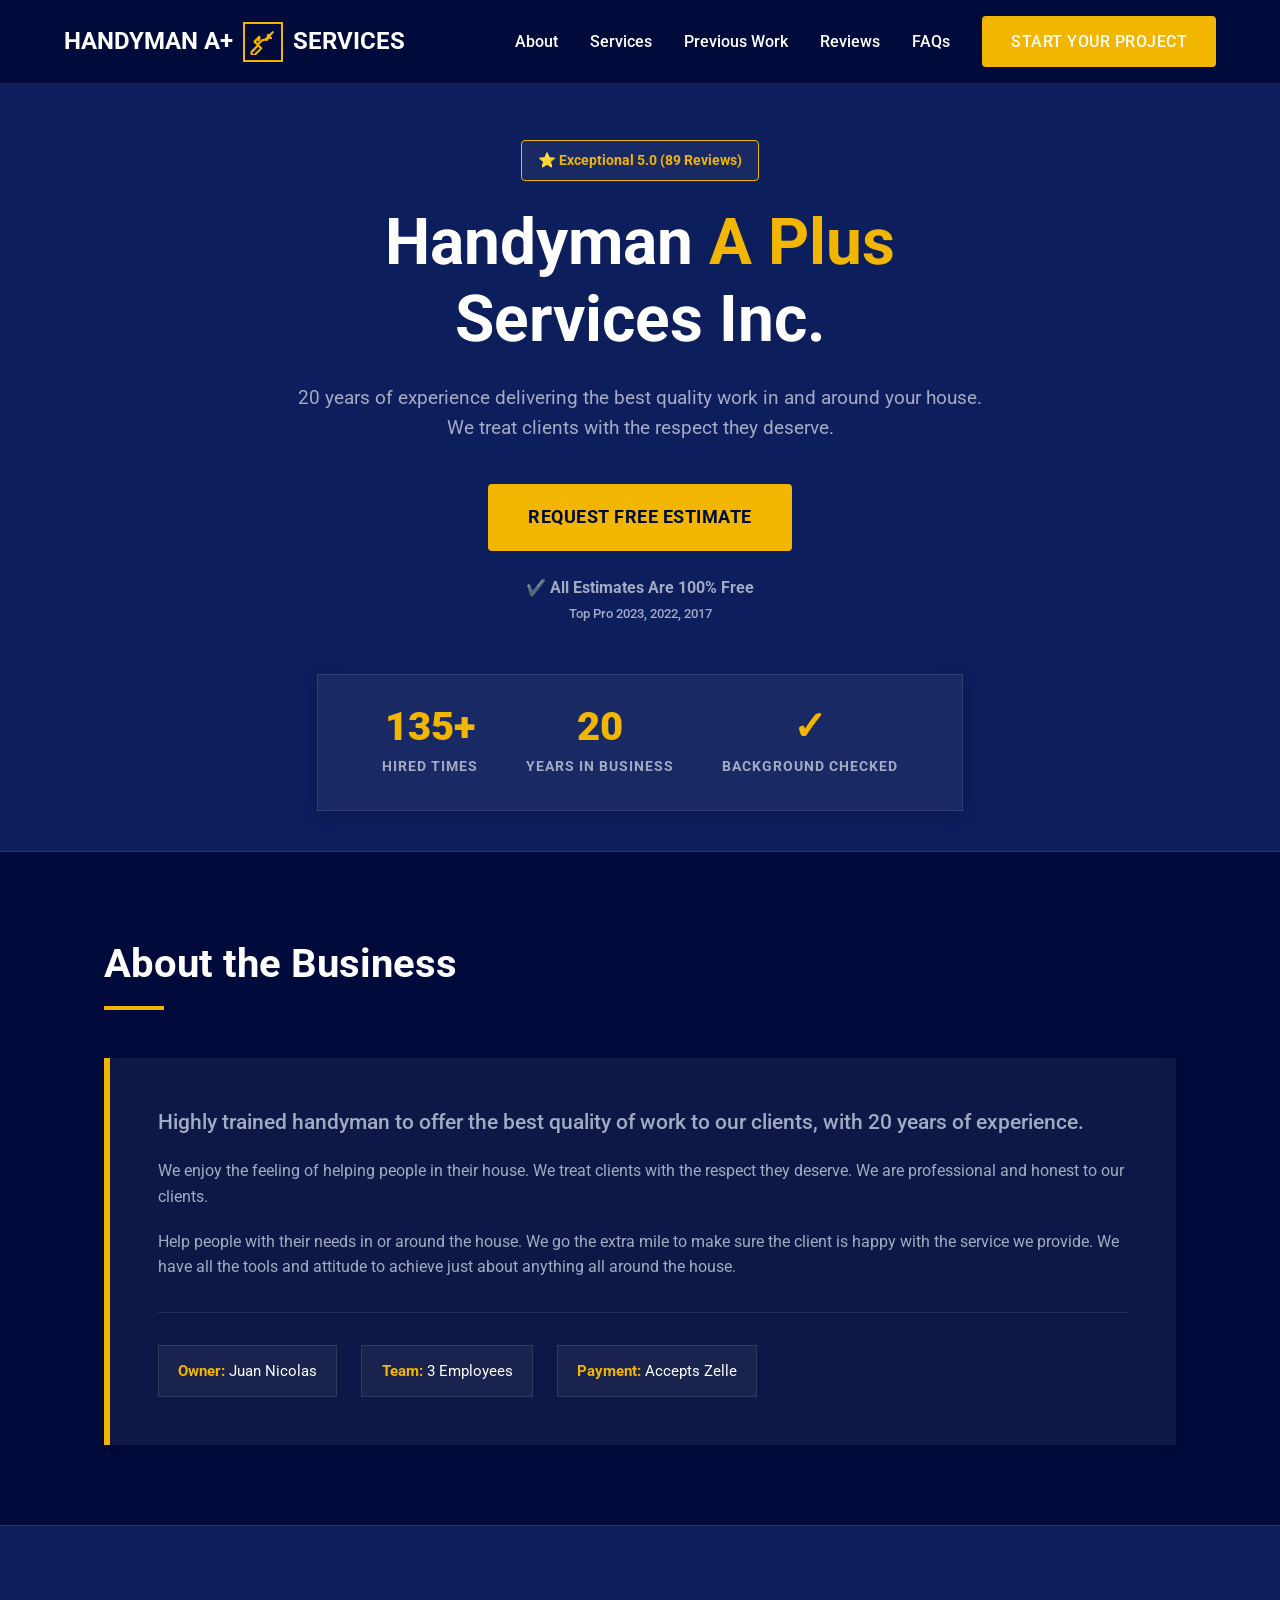
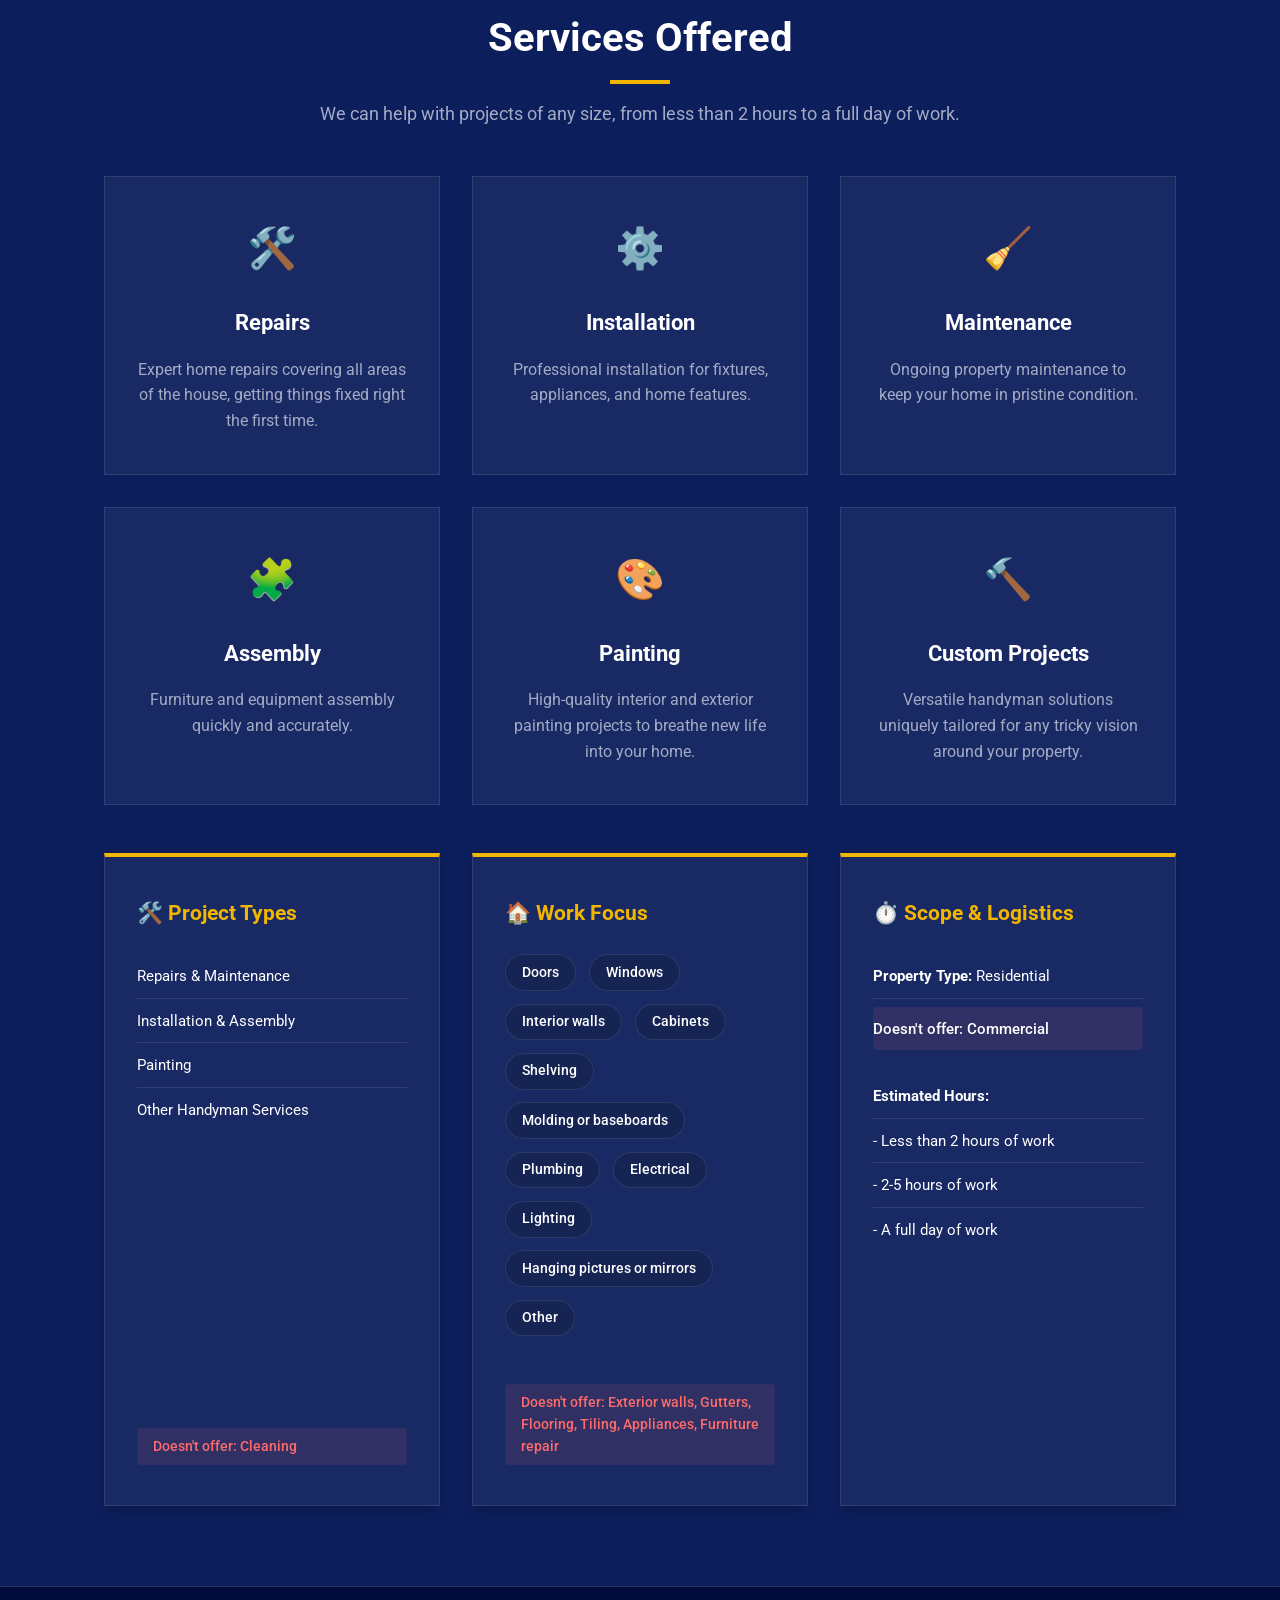
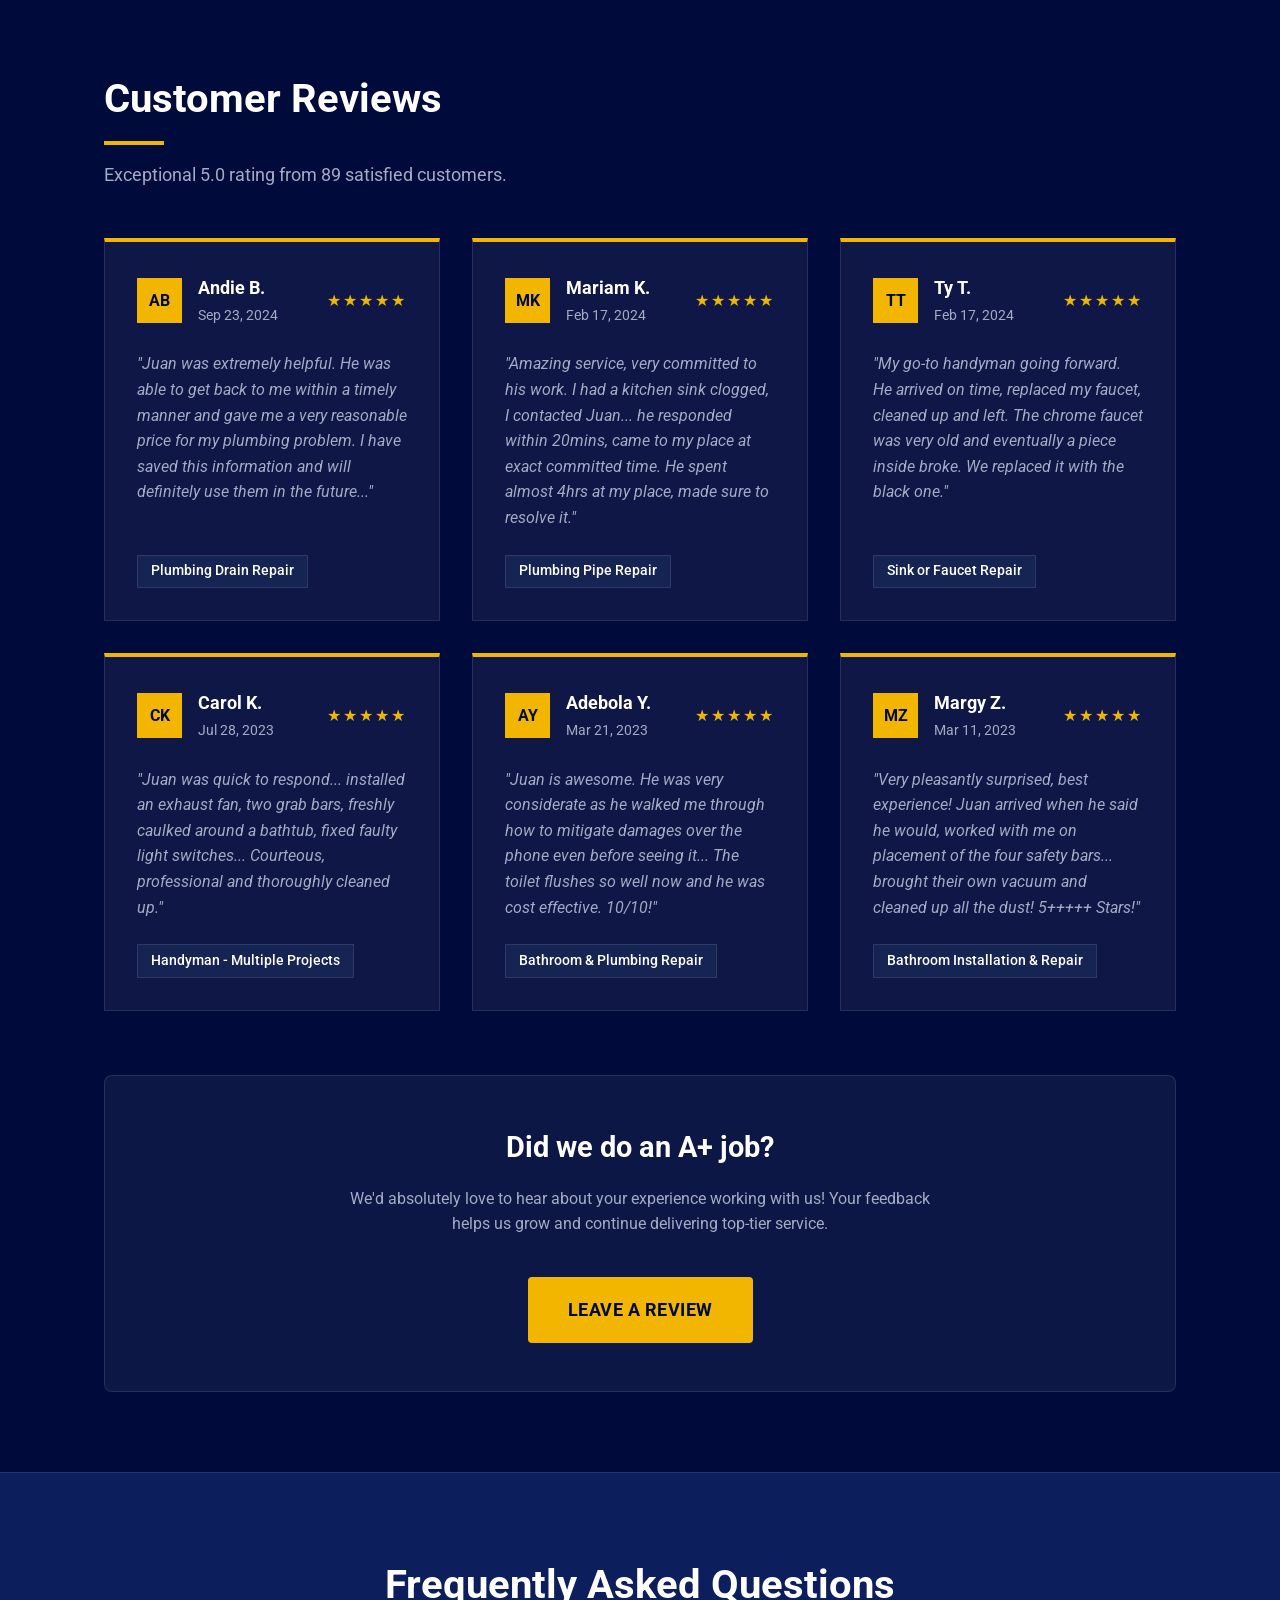
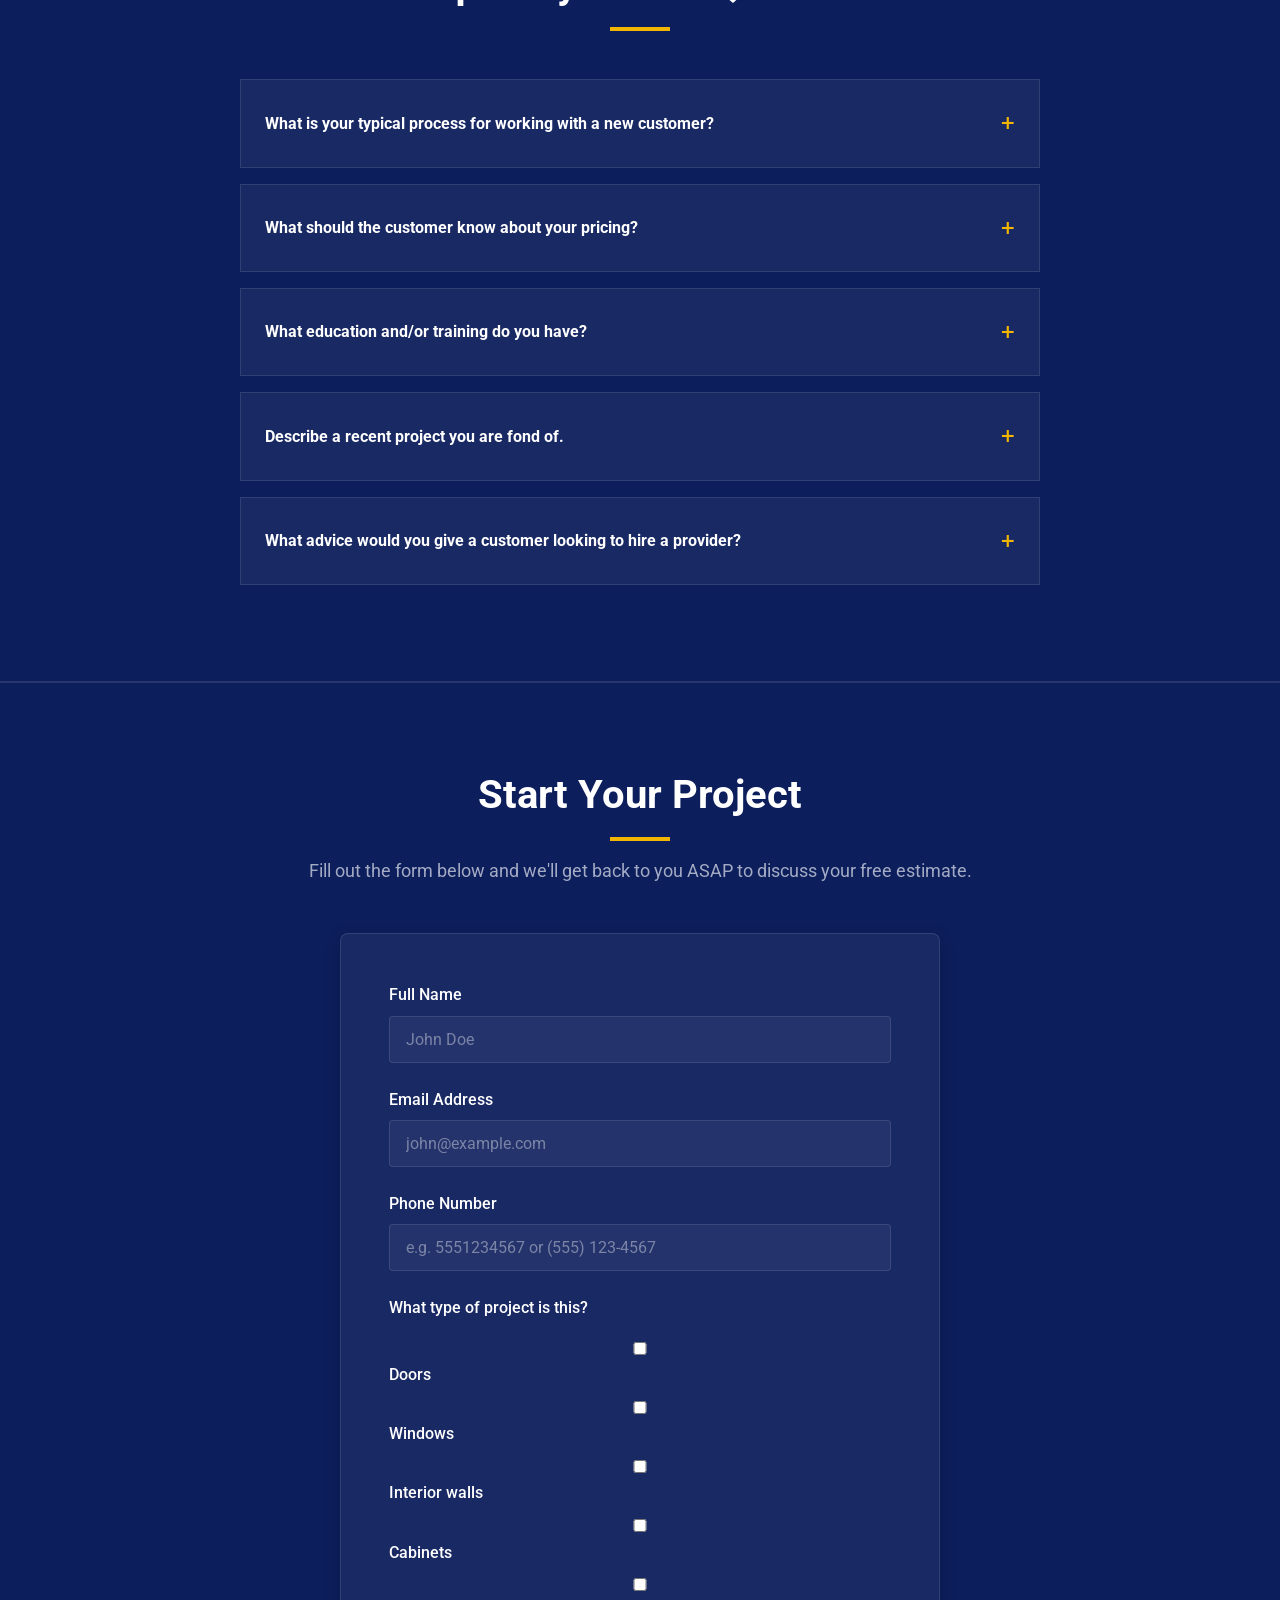
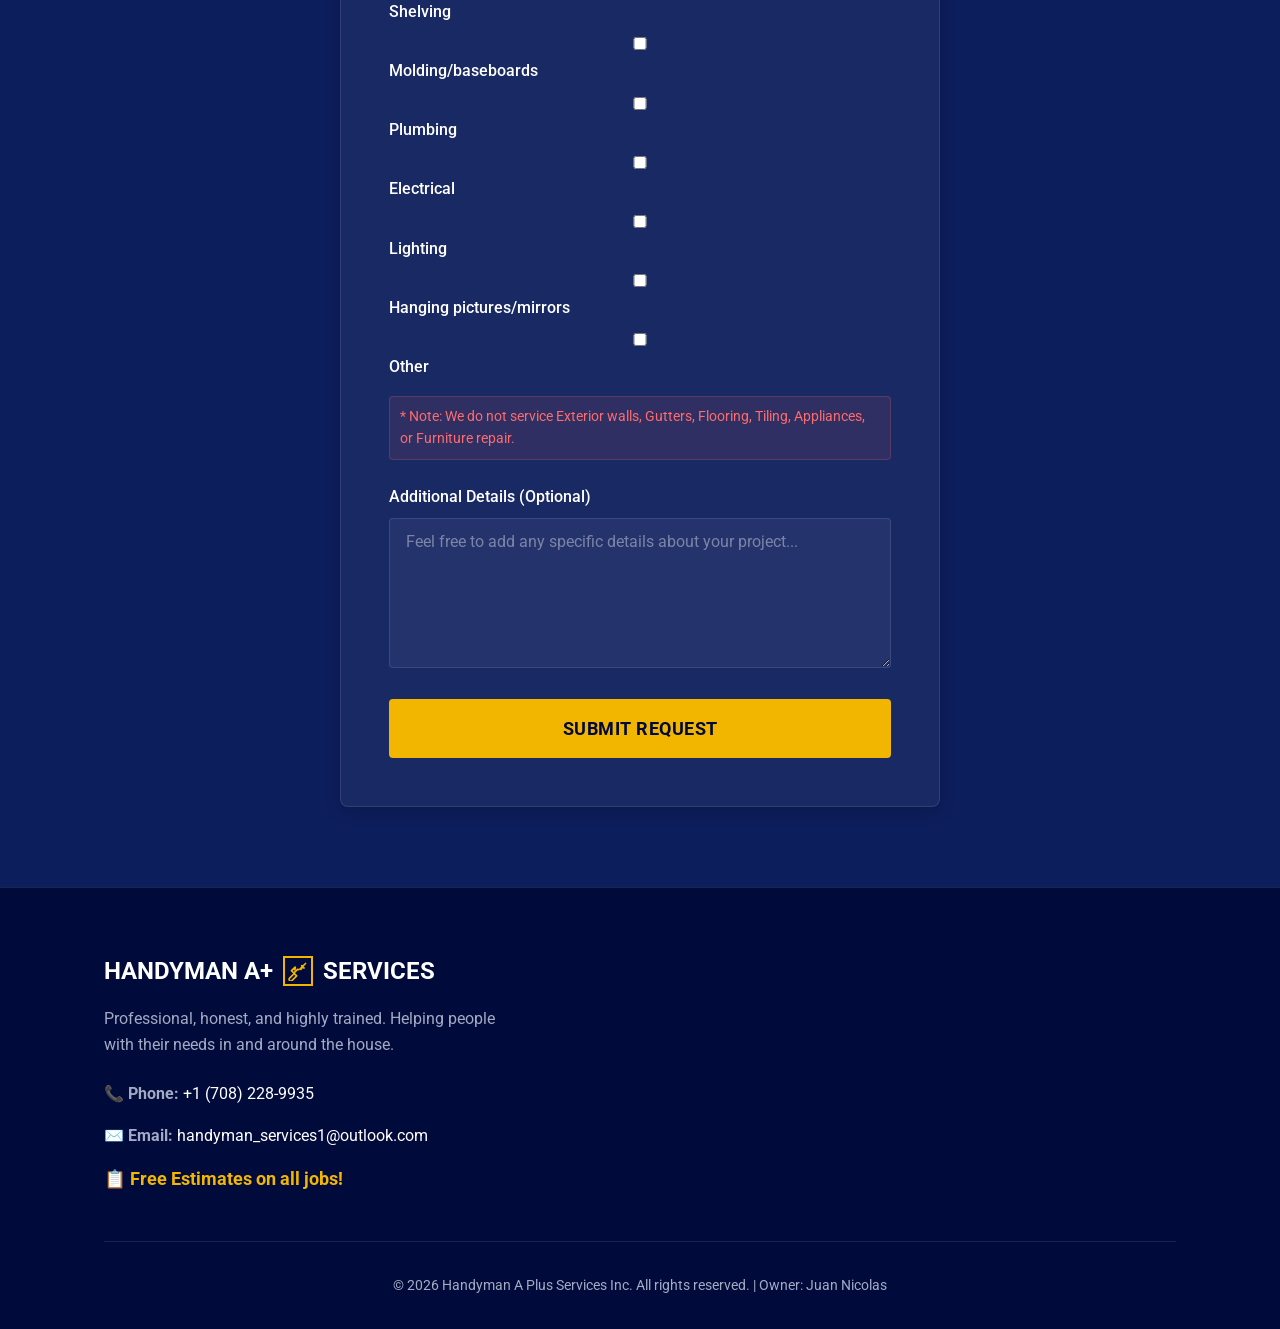
==== commit 6d8da506: "Update form checkboxes with detailed service options and non-service disclaimer" ====
--- a/index.html
+++ b/index.html
@@ -314,8 +314,25 @@
                         <input type="tel" name="phone" id="phone" placeholder="e.g. 5551234567 or (555) 123-4567">
                     </div>
                     <div class="form-group">
-                        <label for="message">Project Details</label>
-                        <textarea name="message" id="message" required placeholder="Tell us what you need help with..."></textarea>
+                        <label style="margin-bottom: 1rem;">What type of project is this?</label>
+                        <div class="checkbox-grid">
+                            <label class="checkbox-label"><input type="checkbox" name="services" value="Doors"> Doors</label>
+                            <label class="checkbox-label"><input type="checkbox" name="services" value="Windows"> Windows</label>
+                            <label class="checkbox-label"><input type="checkbox" name="services" value="Interior walls"> Interior walls</label>
+                            <label class="checkbox-label"><input type="checkbox" name="services" value="Cabinets"> Cabinets</label>
+                            <label class="checkbox-label"><input type="checkbox" name="services" value="Shelving"> Shelving</label>
+                            <label class="checkbox-label"><input type="checkbox" name="services" value="Molding_Baseboards"> Molding/baseboards</label>
+                            <label class="checkbox-label"><input type="checkbox" name="services" value="Plumbing"> Plumbing</label>
+                            <label class="checkbox-label"><input type="checkbox" name="services" value="Electrical"> Electrical</label>
+                            <label class="checkbox-label"><input type="checkbox" name="services" value="Lighting"> Lighting</label>
+                            <label class="checkbox-label"><input type="checkbox" name="services" value="Pictures_Mirrors"> Hanging pictures/mirrors</label>
+                            <label class="checkbox-label"><input type="checkbox" name="services" value="Other"> Other</label>
+                        </div>
+                        <p style="font-size: 0.85rem; color: #ff6b6b; margin-top: 1rem; padding: 0.6rem; background: rgba(255,107,107,0.1); border-radius: 4px; border: 1px solid rgba(255,107,107,0.2);">* Note: We do not service Exterior walls, Gutters, Flooring, Tiling, Appliances, or Furniture repair.</p>
+                    </div>
+                    <div class="form-group">
+                        <label for="message">Additional Details (Optional)</label>
+                        <textarea name="message" id="message" placeholder="Feel free to add any specific details about your project..."></textarea>
                     </div>
                     <button type="submit" class="cta-btn primary-btn large" style="width: 100%;">Submit Request</button>
                 </form>
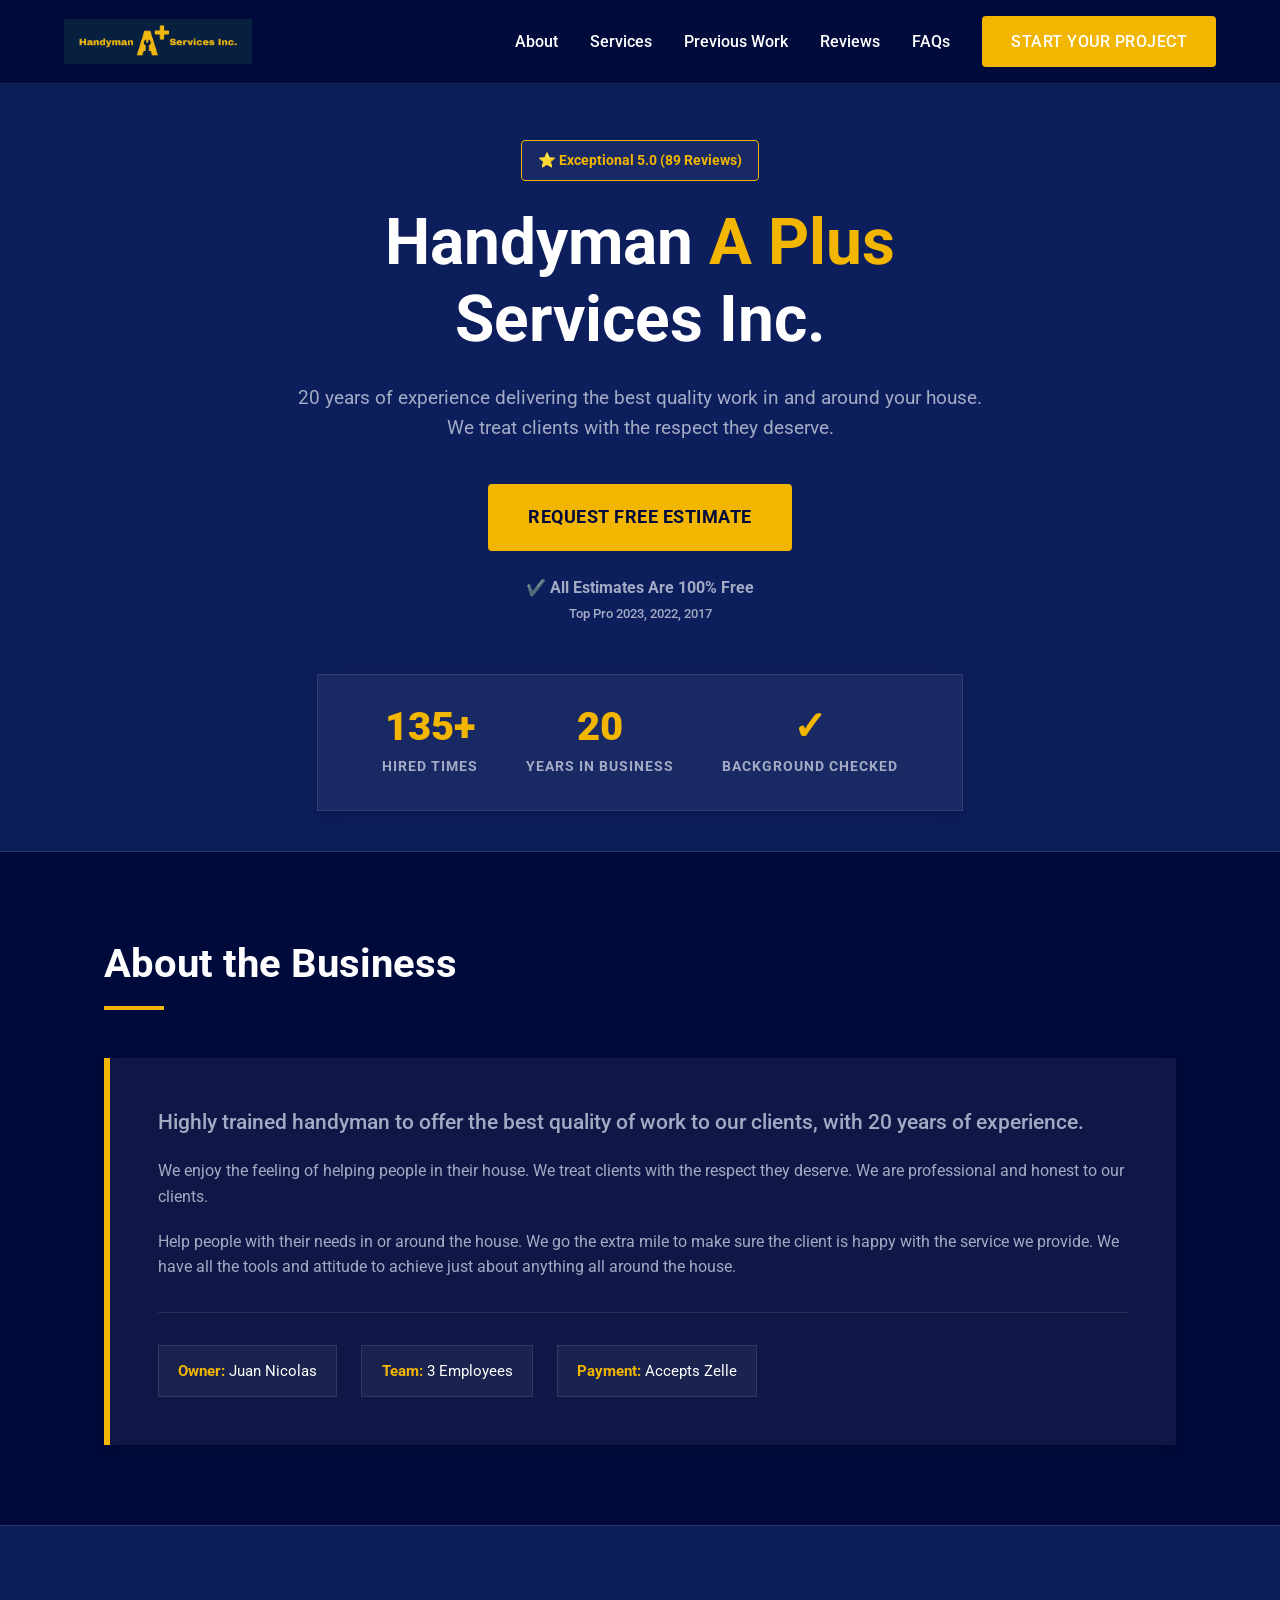
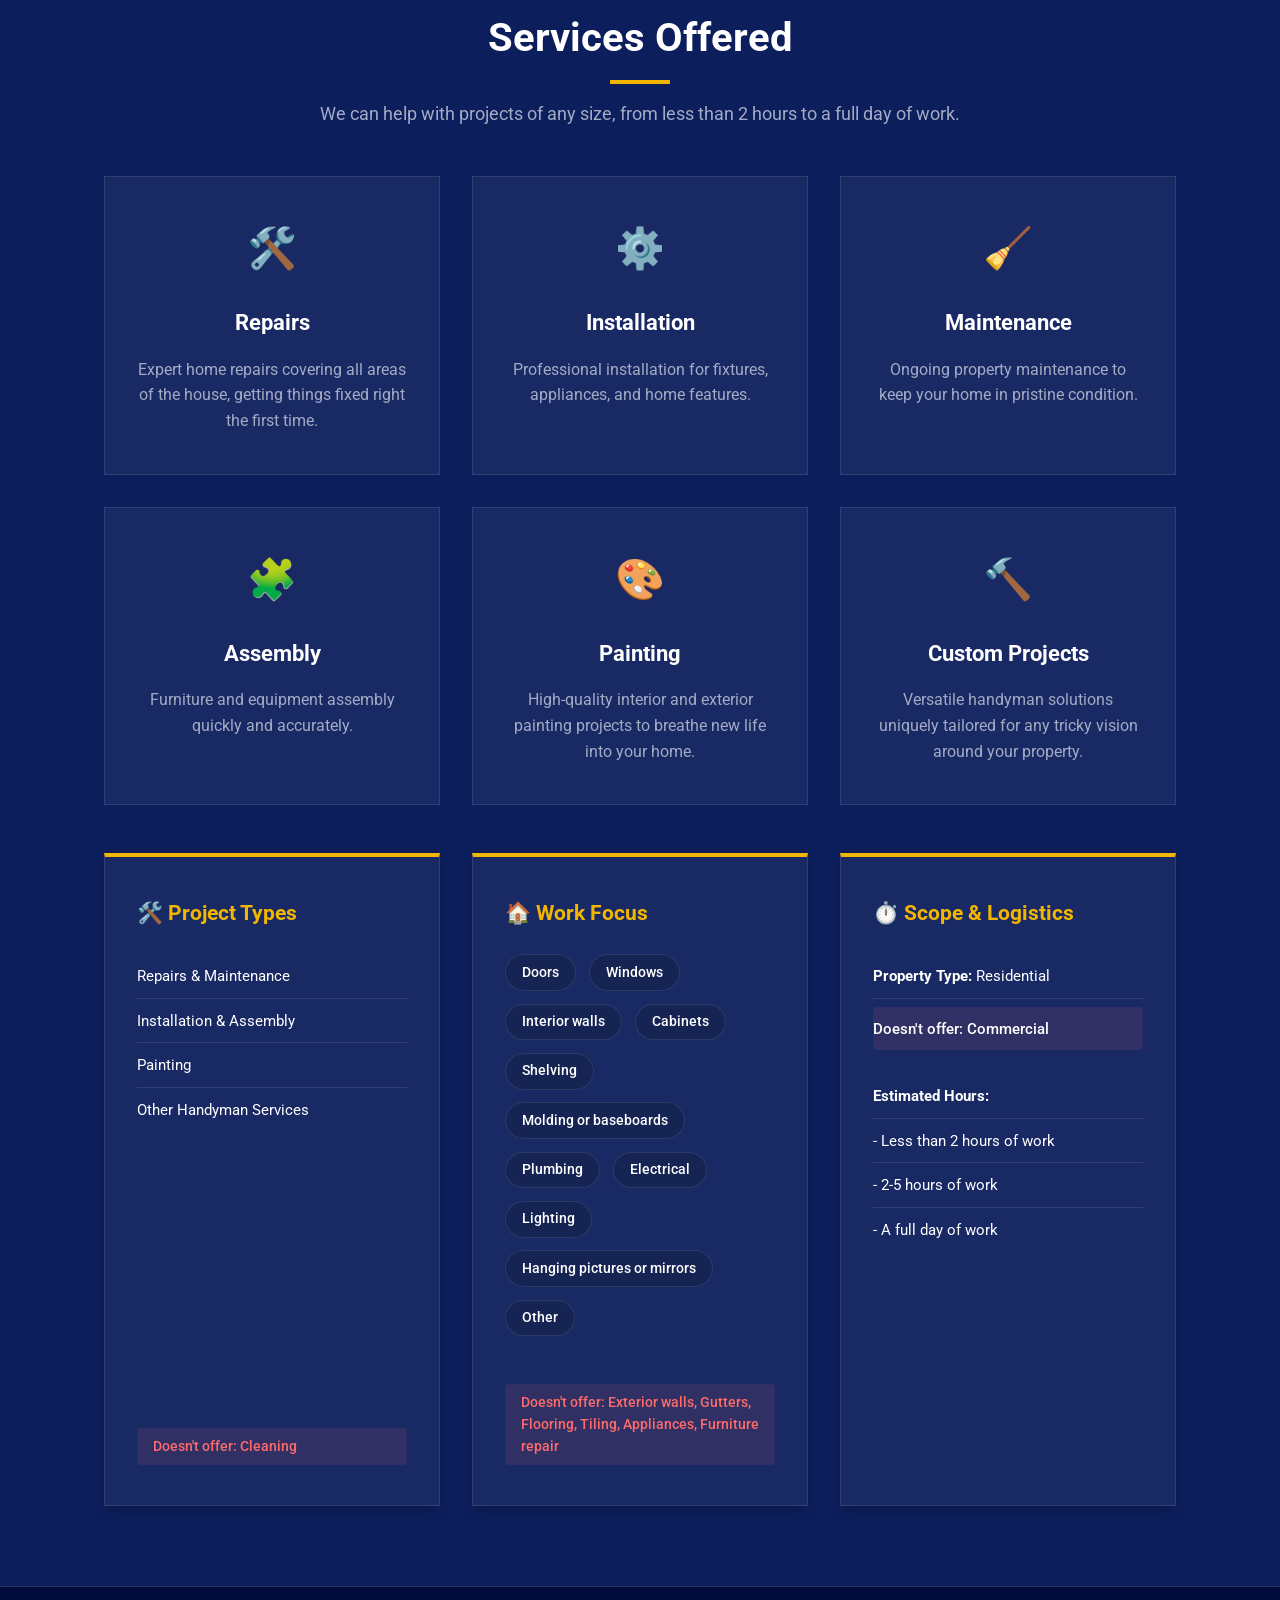
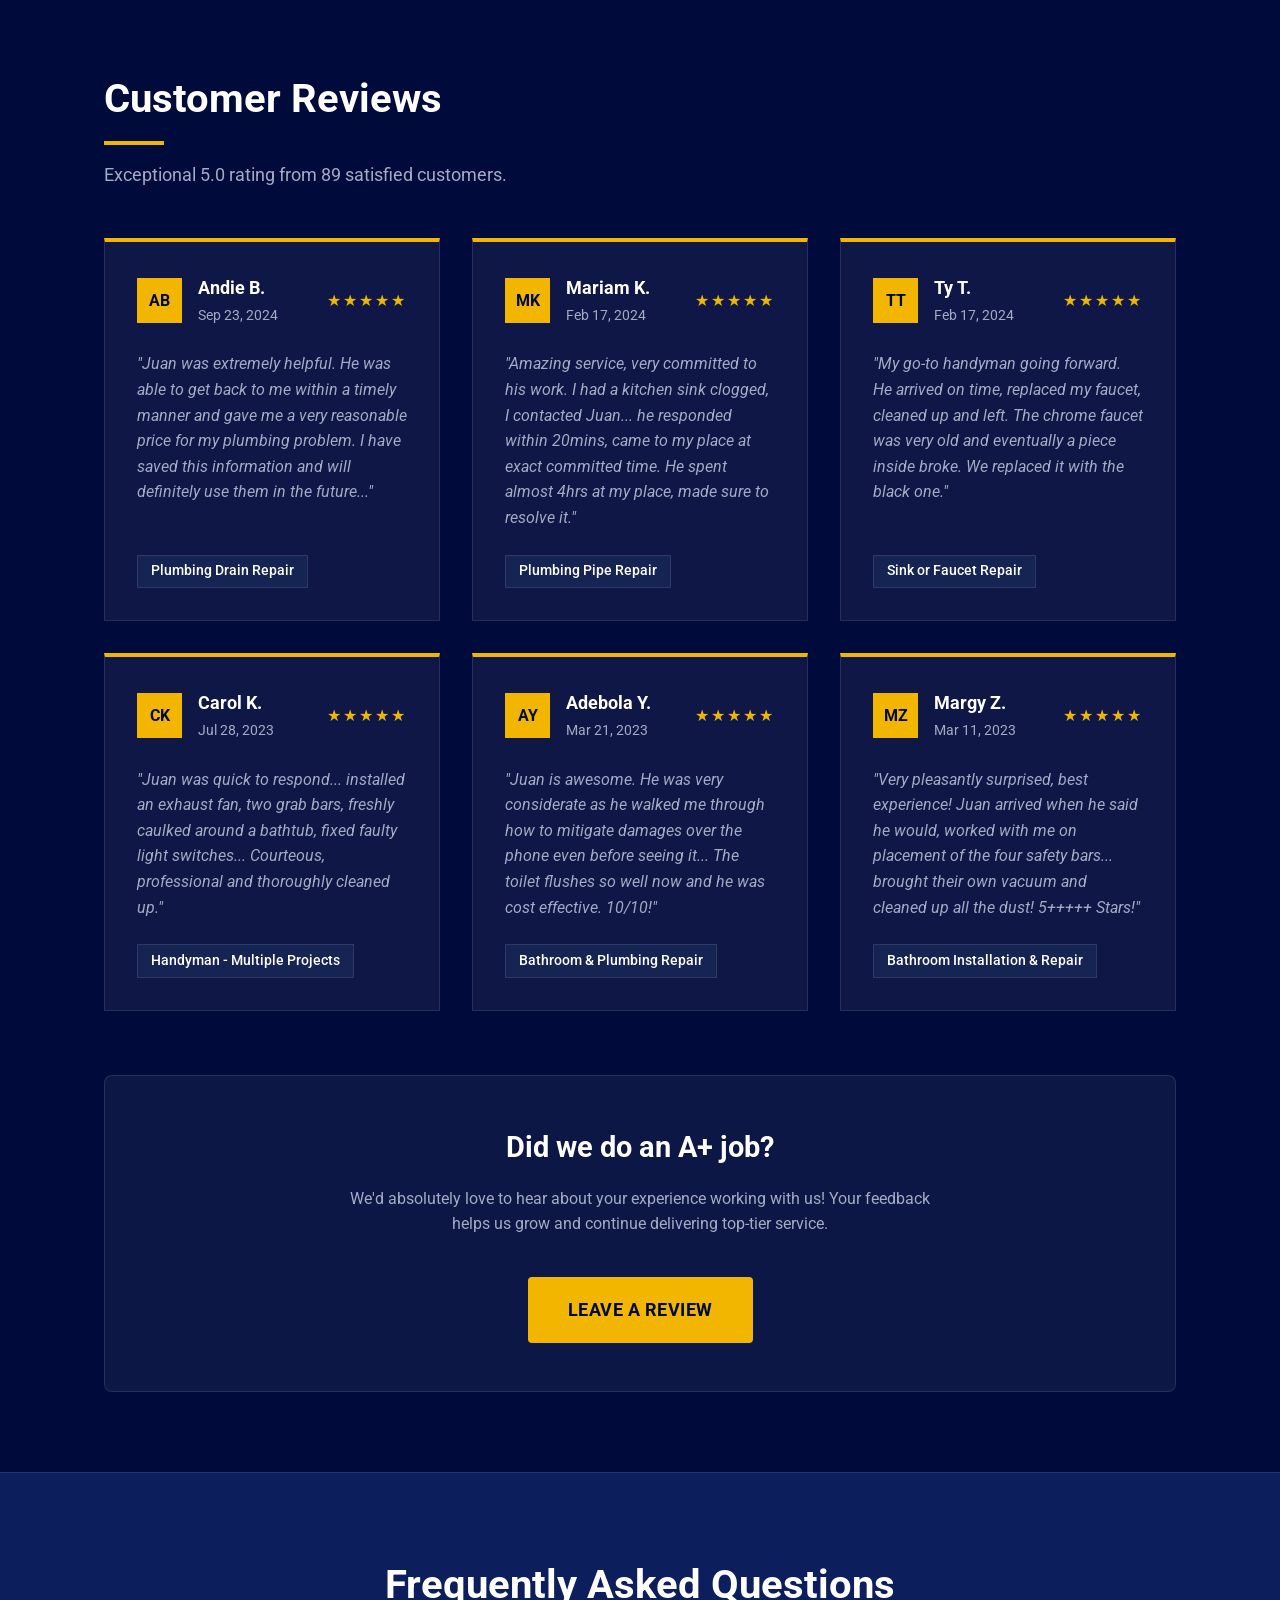
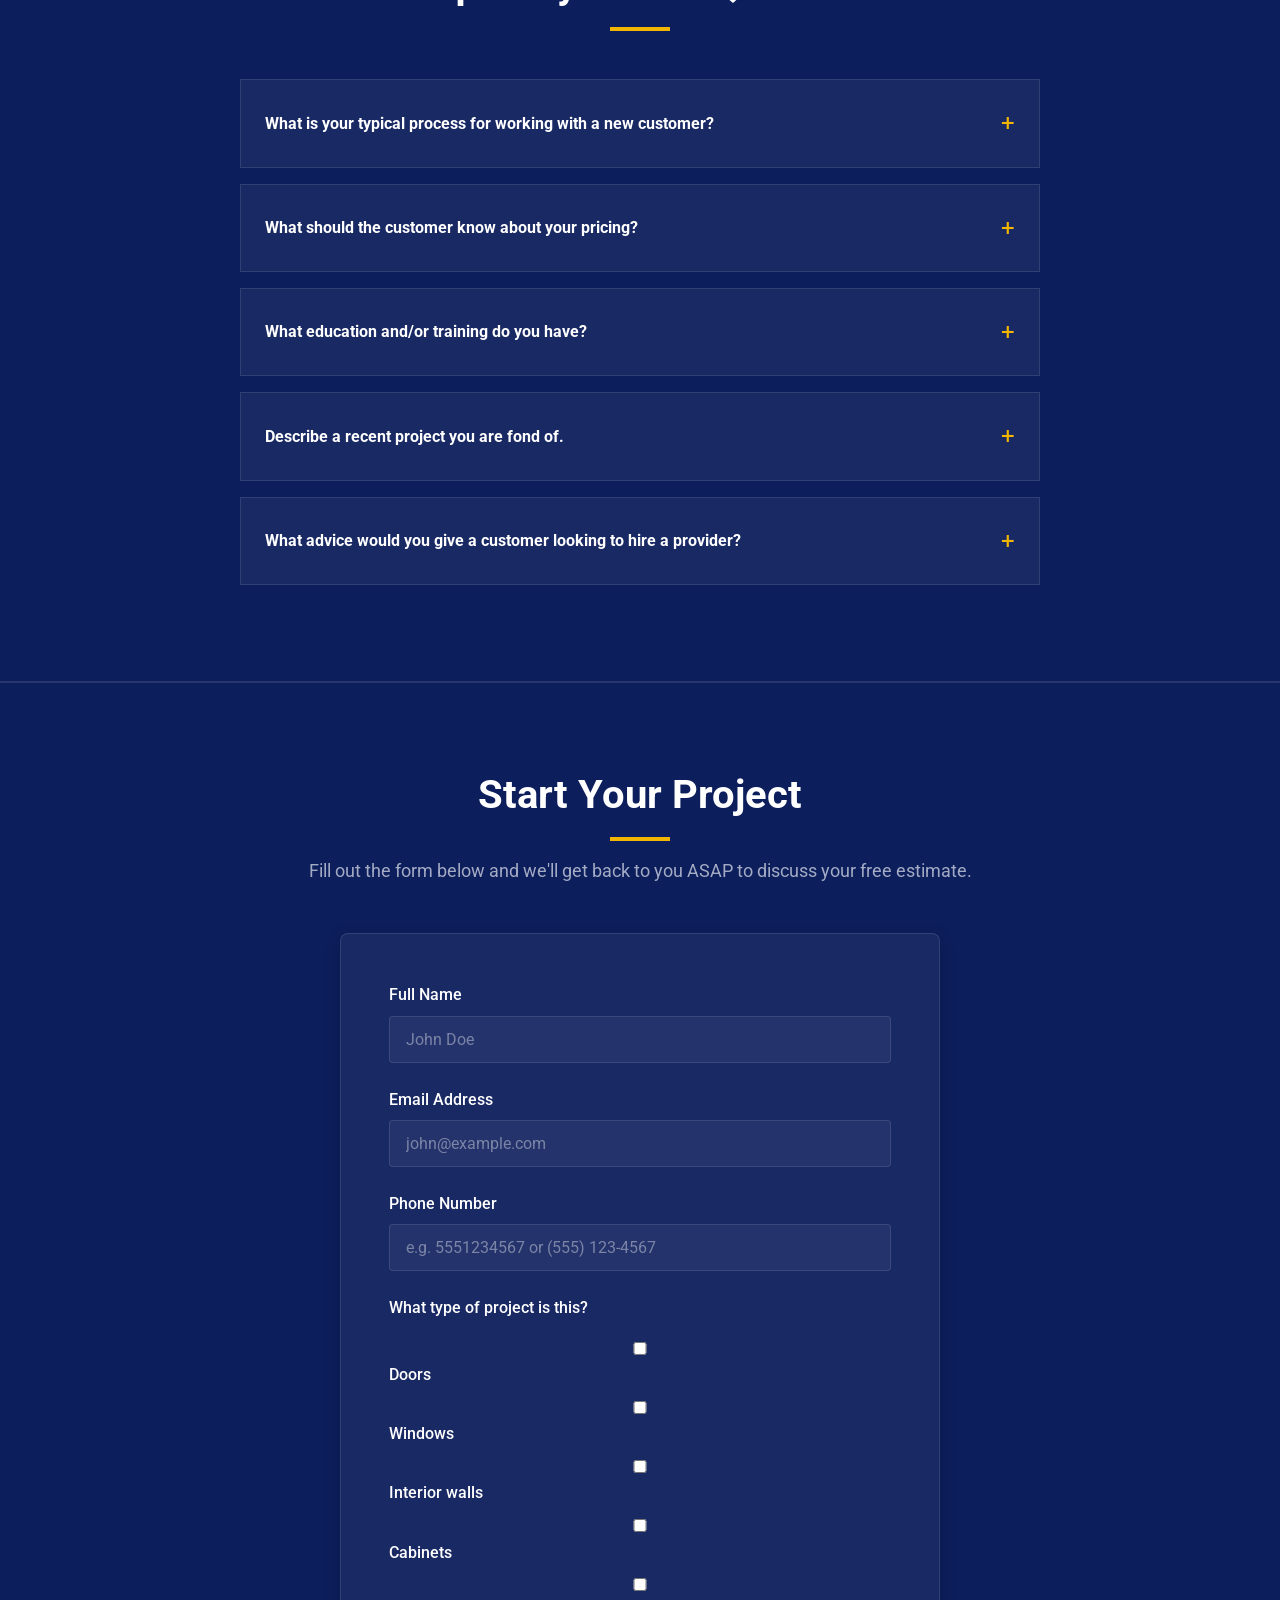
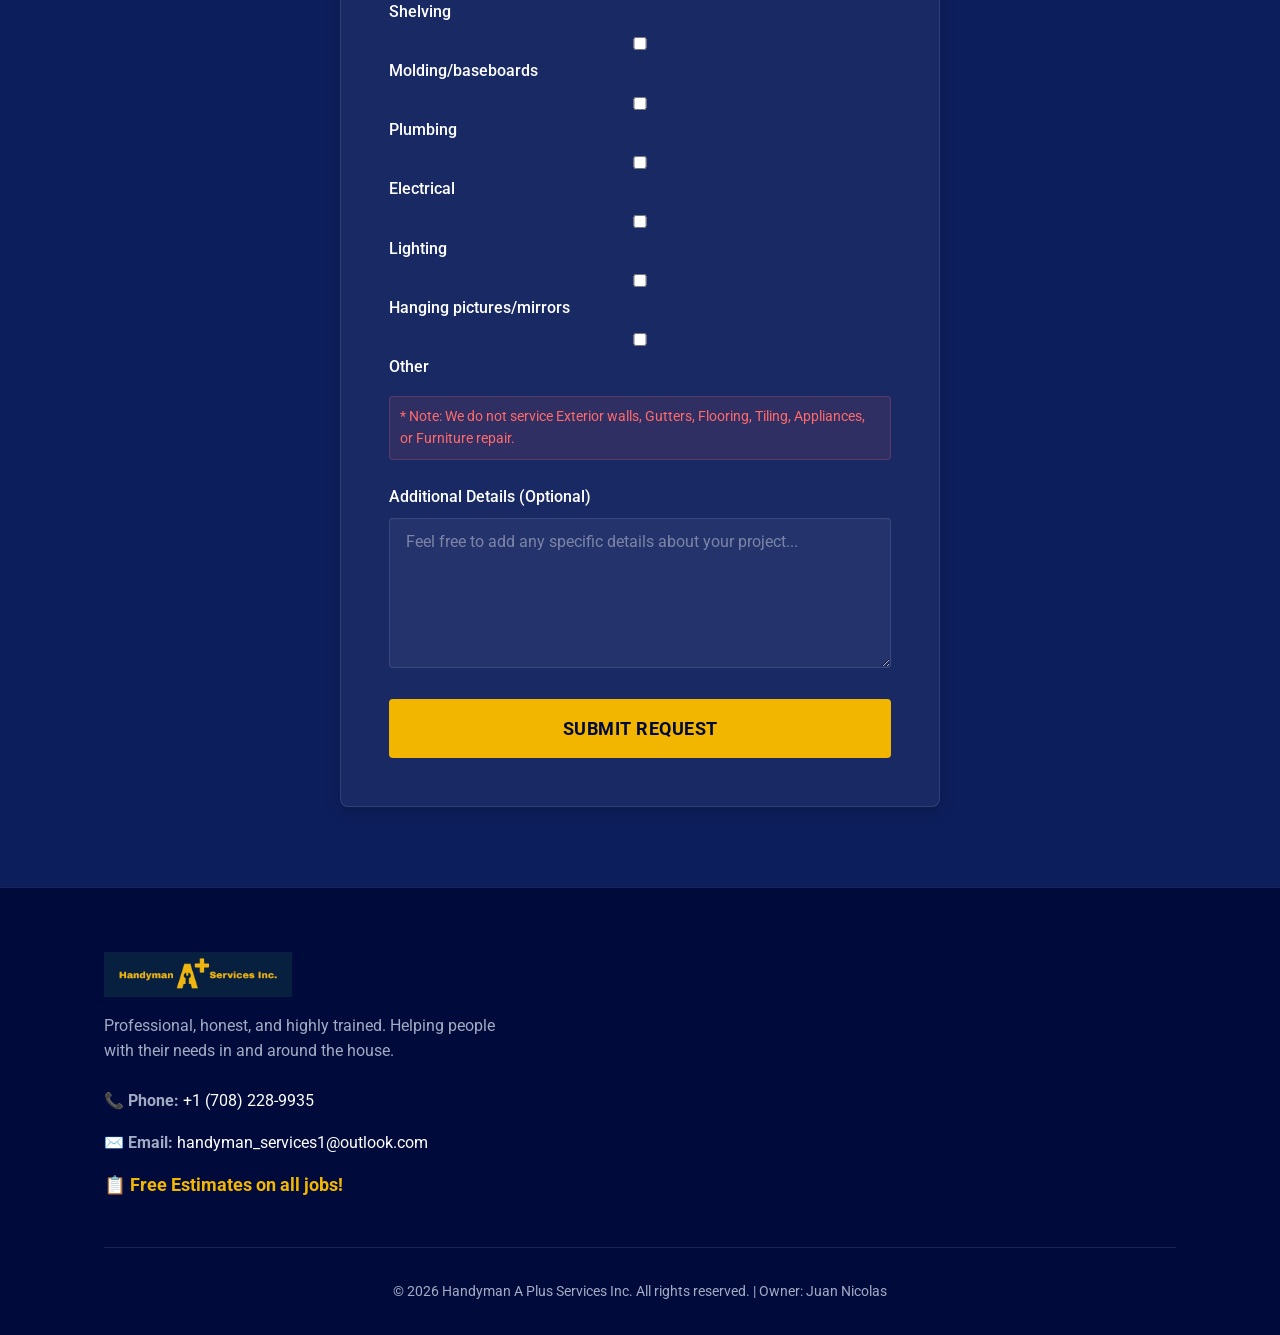
==== commit a7de5c6a: "Apply missing HTML updates for navigation logo image" ====
--- a/index.html
+++ b/index.html
@@ -8,19 +8,13 @@
     <!-- Clean, professional font -->
     <link href="https://fonts.googleapis.com/css2?family=Roboto:wght@300;400;500;700;900&display=swap" rel="stylesheet">
     <link rel="stylesheet" href="style.css?v=2">
-    <link rel="icon" type="image/jpeg" href="favicon.jpg">
+    <link rel="icon" type="image/png" href="favicon.png">
 </head>
 <body>
     <nav class="navbar">
-        <div class="logo">
-            <span class="logo-text">HANDYMAN A+</span>
-            <div class="logo-icon">
-                <svg viewBox="0 0 24 24" fill="none" xmlns="http://www.w3.org/2000/svg">
-                    <path d="M14.7 9.3L21 3M14.7 9.3C13.8402 10.1598 12.5663 10.4636 11.4116 10.0827L7.00904 14.4853L10.3734 17.8497L4.74704 23.476C3.96599 24.2571 2.69966 24.2571 1.91861 23.476C1.13756 22.6949 1.13756 21.4286 1.91861 20.6476L7.54497 15.0212L4.18062 11.6568L8.58321 7.25424C8.96409 8.40892 8.6603 9.68285 7.8004 10.5427M14.7 9.3C15.9372 8.06282 17.7538 7.74903 19.3101 8.3585L16.4816 5.53006C17.0911 7.08631 16.7773 8.90295 15.5402 10.14M14.7 9.3" stroke="var(--accent)" stroke-width="2" stroke-linecap="round" stroke-linejoin="round"/>
-                </svg>
-            </div>
-            <span class="logo-text">SERVICES</span>
-        </div>
+        <a href="index.html" class="logo" style="text-decoration: none;">
+            <img src="images/jnav.png" alt="Handyman A+ Services Inc." style="height: 45px; width: auto; display: block;">
+        </a>
         <ul class="nav-links">
             <li><a href="#about">About</a></li>
             <li><a href="#services">Services</a></li>
@@ -344,15 +338,9 @@
         <div class="container">
             <div class="footer-top">
                 <div class="footer-brand">
-                    <div class="logo">
-                        <span class="logo-text">HANDYMAN A+</span>
-                        <div class="logo-icon small-icon">
-                            <svg viewBox="0 0 24 24" fill="none" xmlns="http://www.w3.org/2000/svg">
-                                <path d="M14.7 9.3L21 3M14.7 9.3C13.8402 10.1598 12.5663 10.4636 11.4116 10.0827L7.00904 14.4853L10.3734 17.8497L4.74704 23.476C3.96599 24.2571 2.69966 24.2571 1.91861 23.476C1.13756 22.6949 1.13756 21.4286 1.91861 20.6476L7.54497 15.0212L4.18062 11.6568L8.58321 7.25424C8.96409 8.40892 8.6603 9.68285 7.8004 10.5427M14.7 9.3C15.9372 8.06282 17.7538 7.74903 19.3101 8.3585L16.4816 5.53006C17.0911 7.08631 16.7773 8.90295 15.5402 10.14M14.7 9.3" stroke="var(--accent)" stroke-width="2" stroke-linecap="round" stroke-linejoin="round"/>
-                            </svg>
-                        </div>
-                        <span class="logo-text">SERVICES</span>
-                    </div>
+                    <a href="index.html" class="logo" style="text-decoration: none;">
+                        <img src="images/jnav.png" alt="Handyman A+ Services Inc." style="height: 45px; width: auto; display: block;">
+                    </a>
                     <p>Professional, honest, and highly trained. Helping people with their needs in and around the house.</p>
                     <div style="margin-top: 1.5rem; color: #fff;">
                         <p style="margin-bottom: 0.5rem;"><strong>📞 Phone:</strong> <a href="tel:+17082289935" style="color: #fff; text-decoration: none;">+1 (708) 228-9935</a></p>
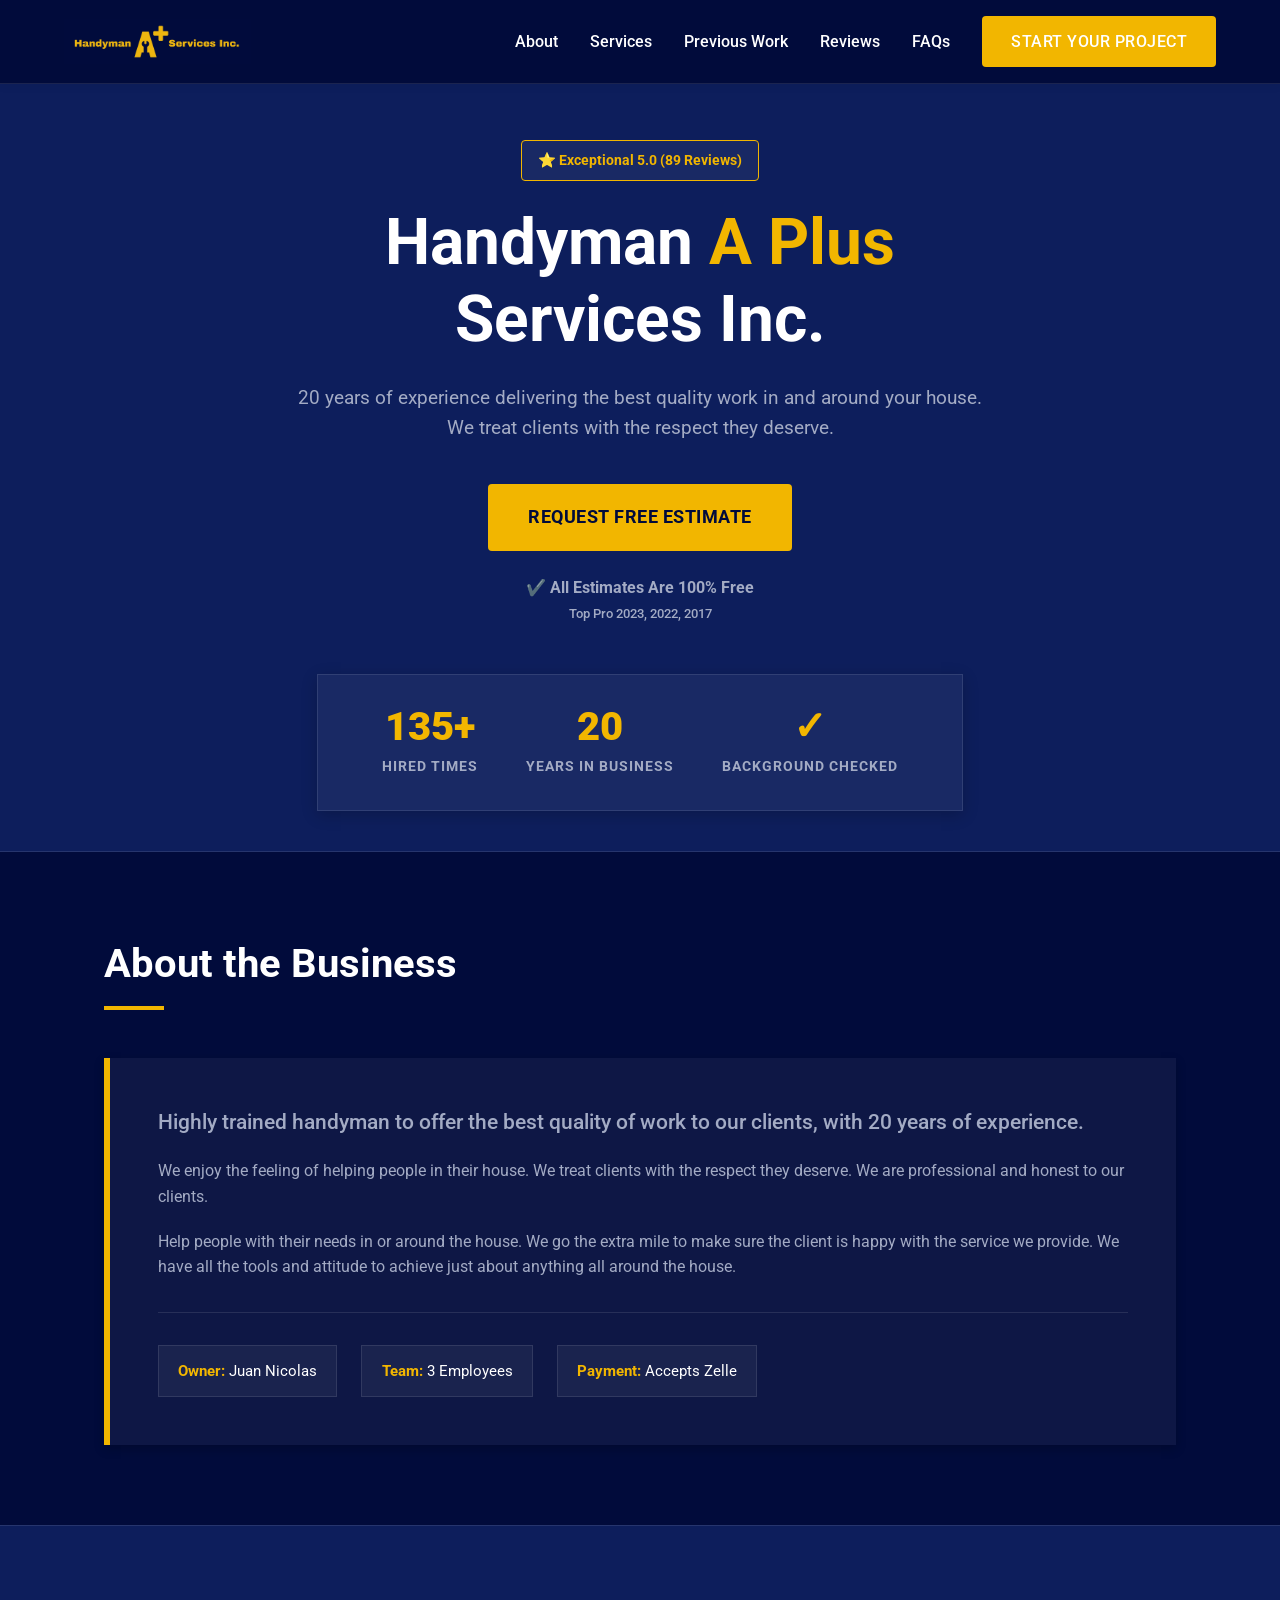
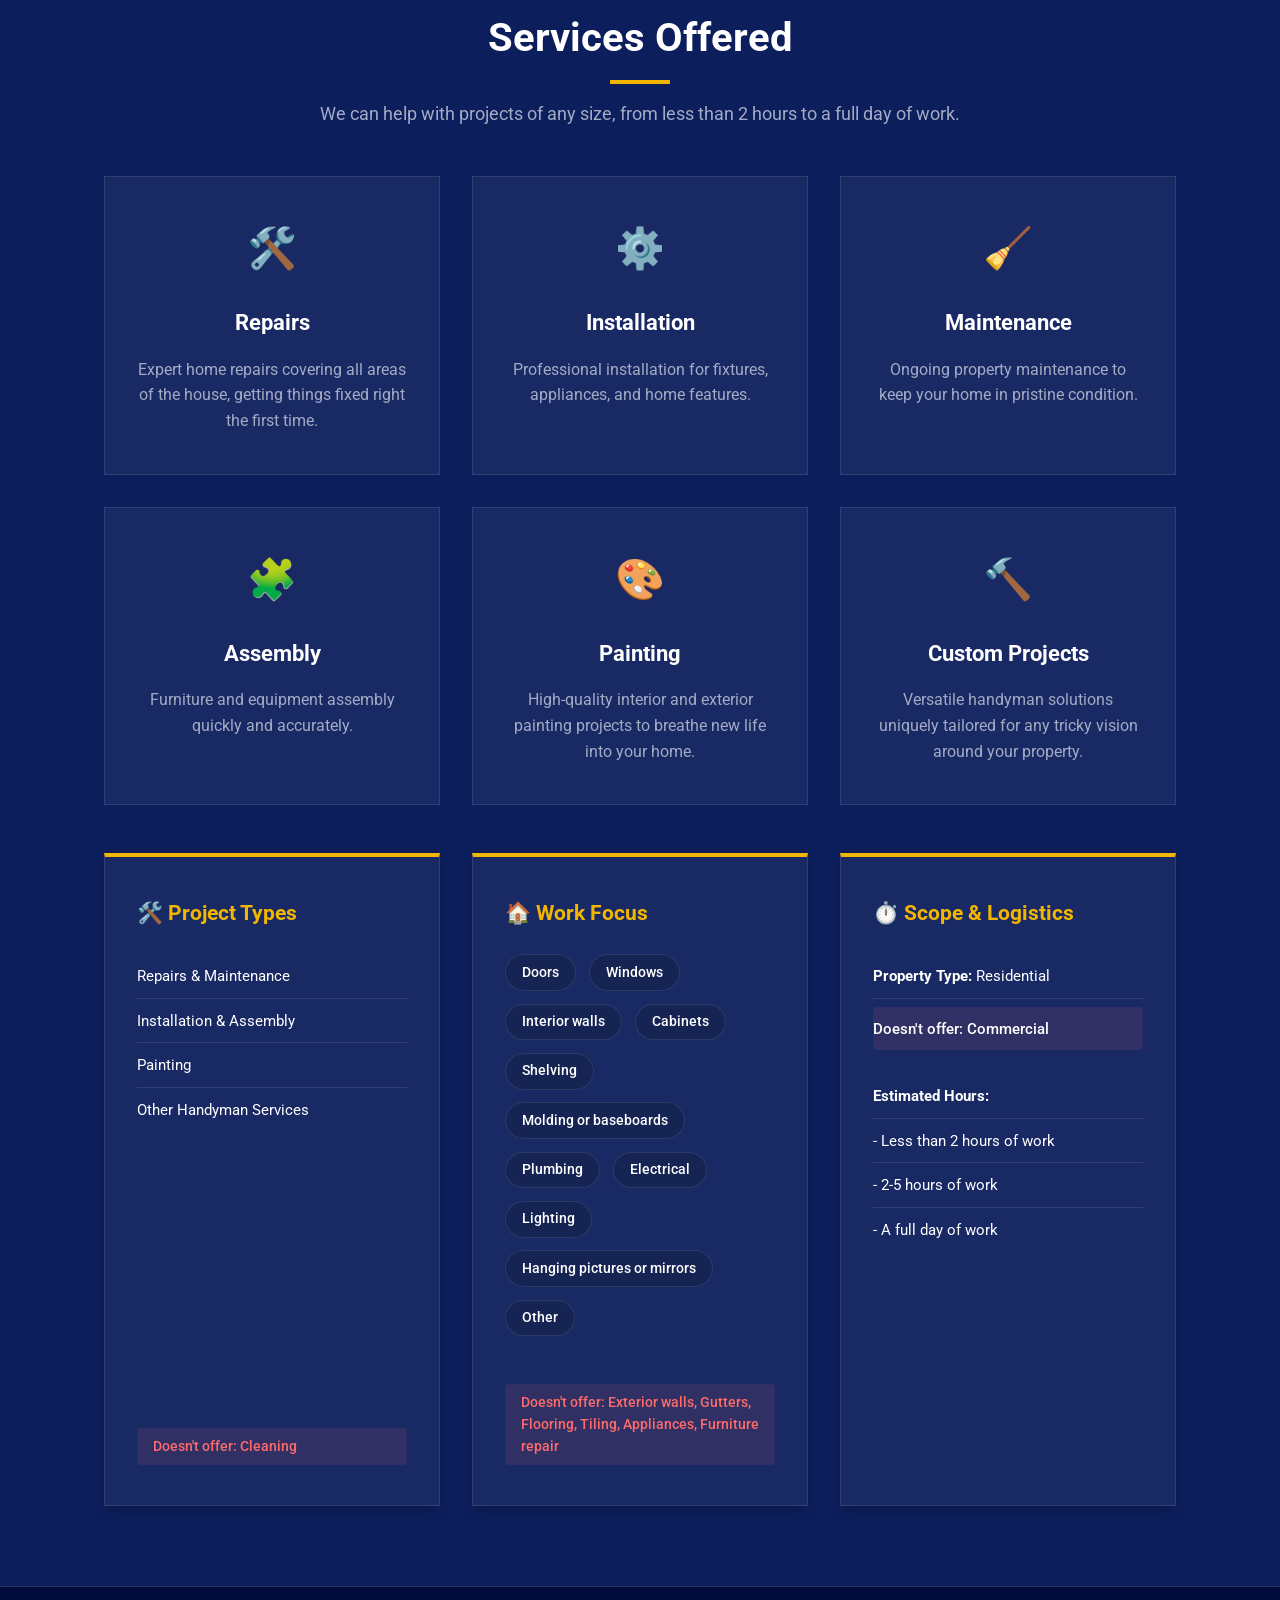
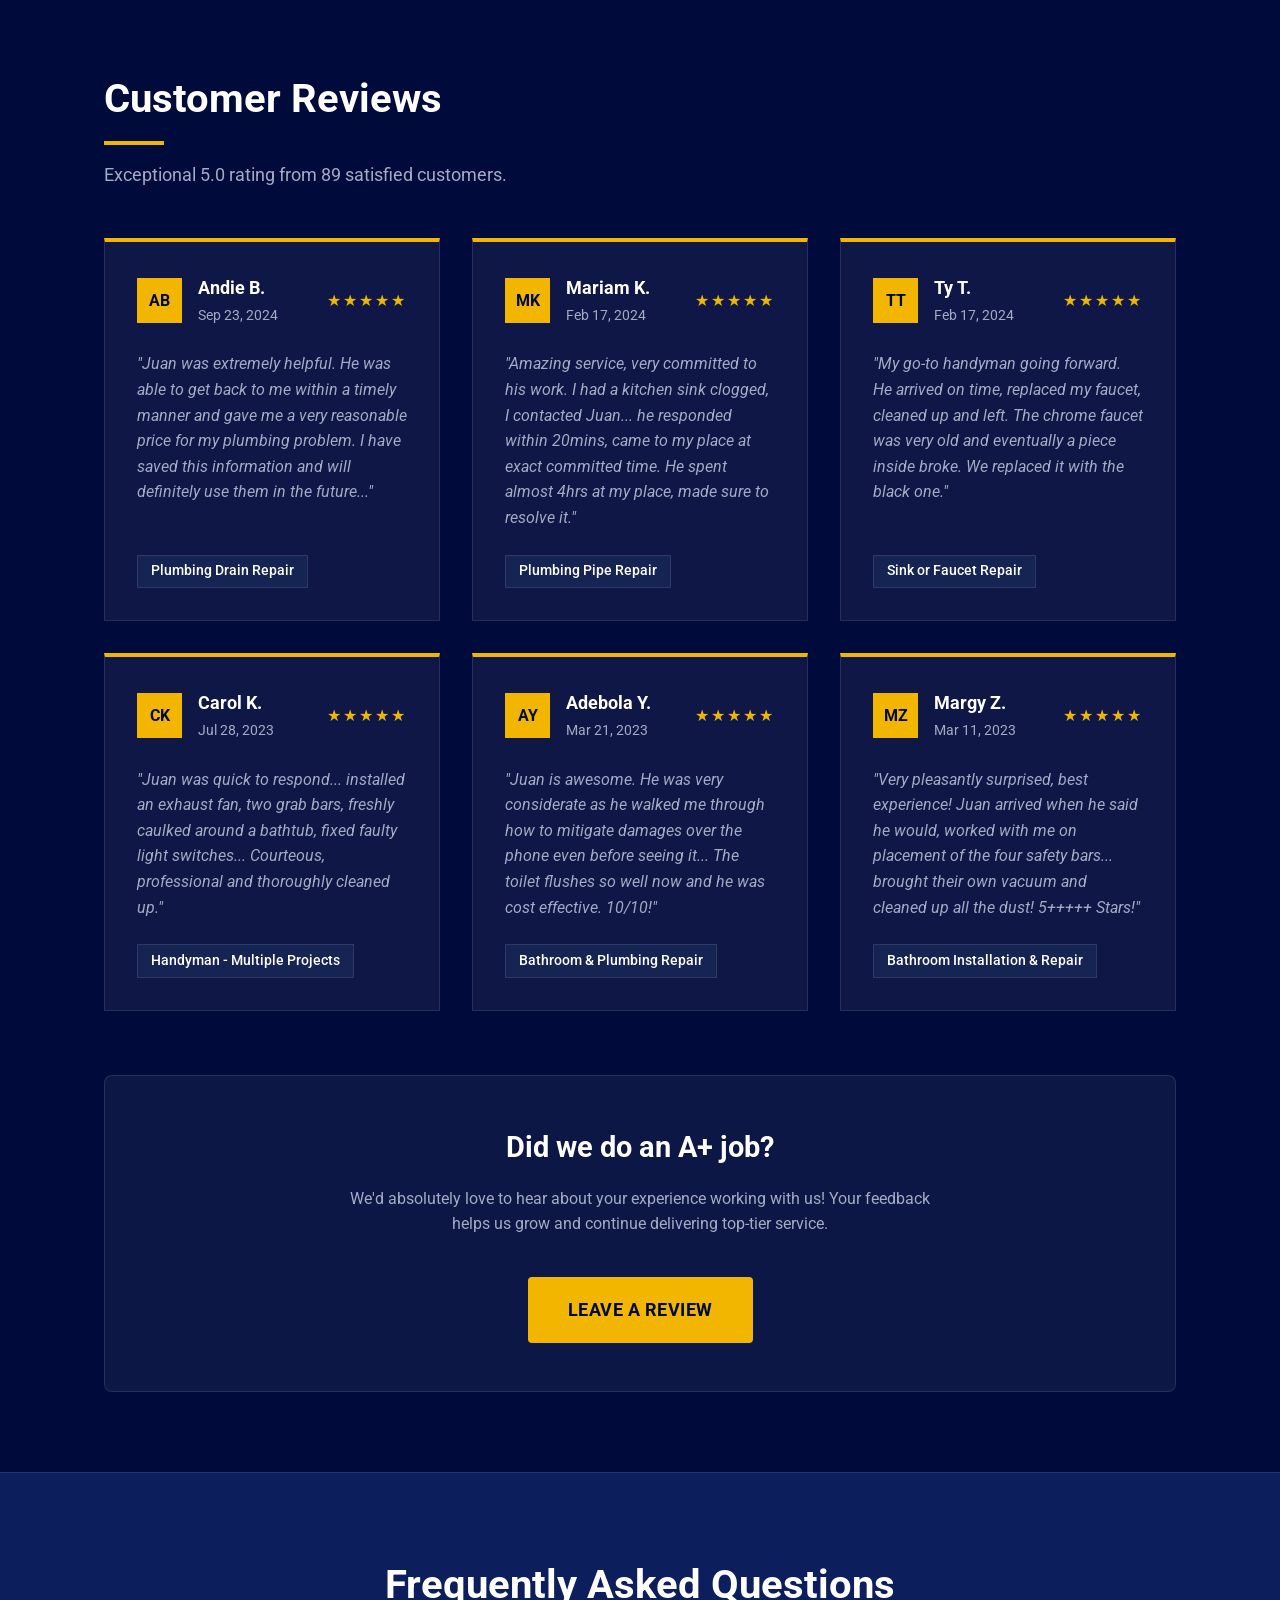
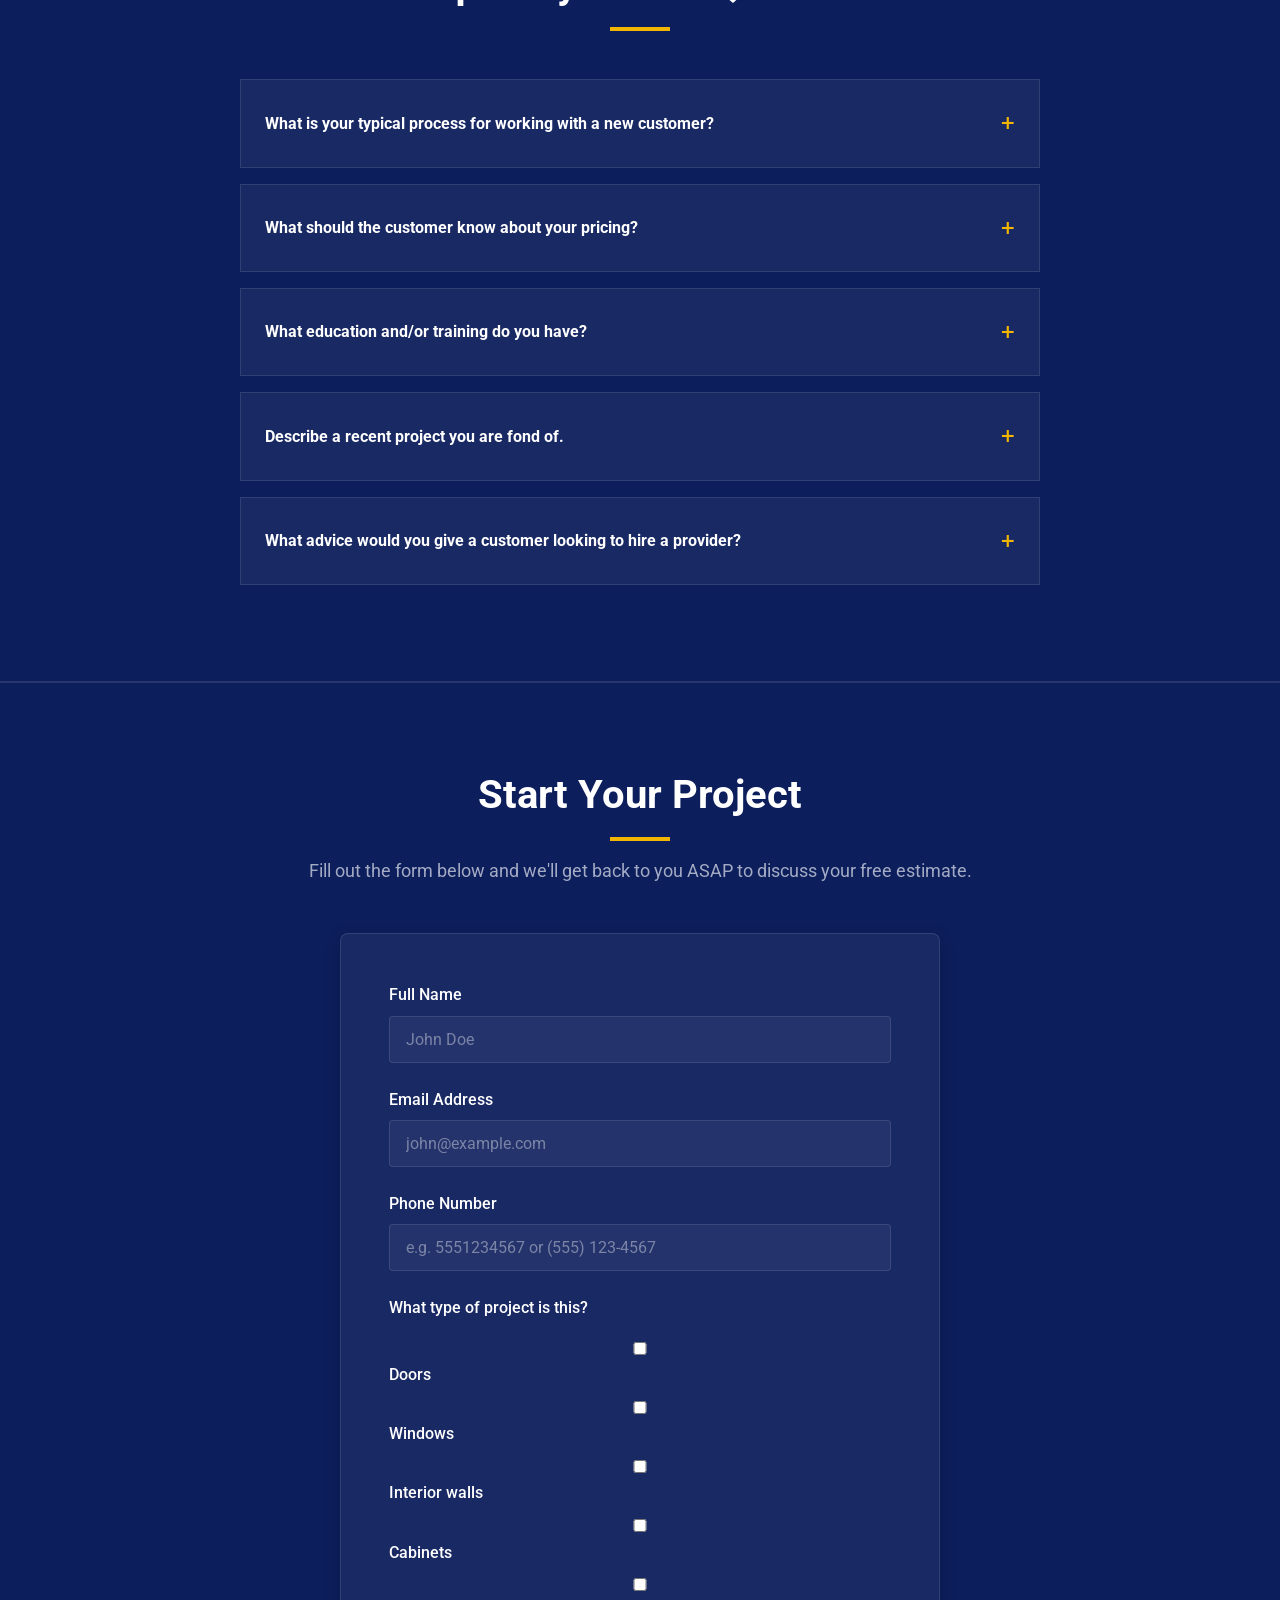
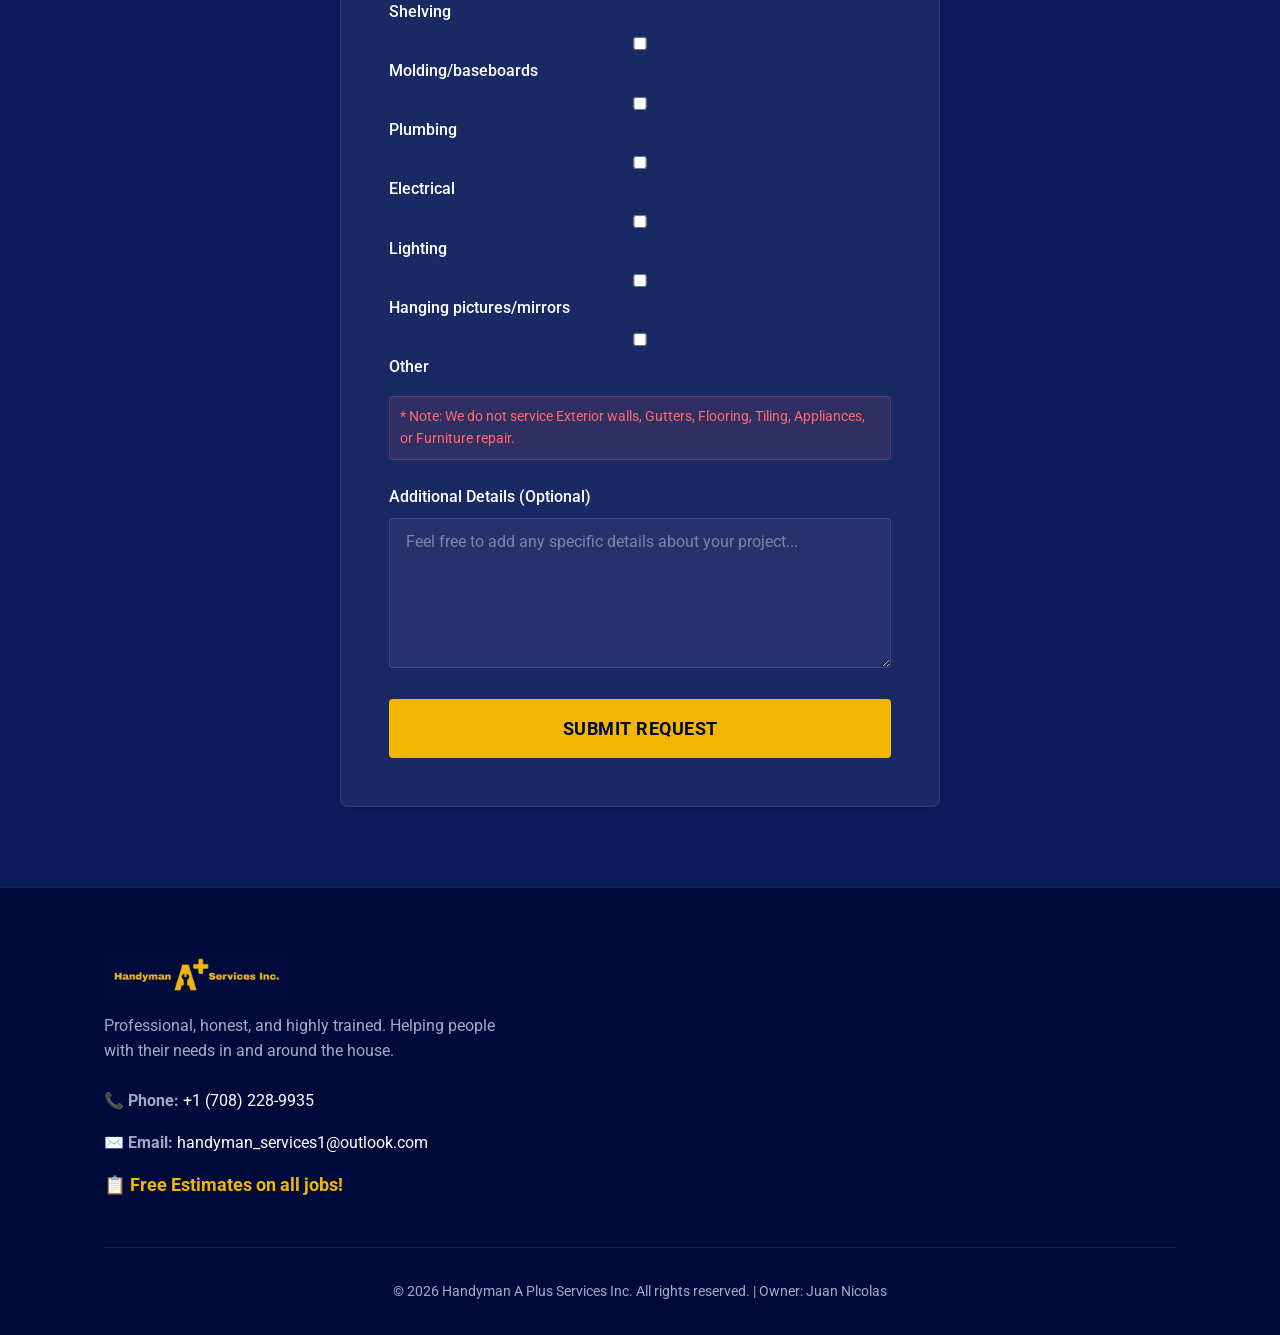
==== commit 516781f1: "Push pending HTML cache-bust updates for both pages" ====
--- a/index.html
+++ b/index.html
@@ -13,7 +13,7 @@
 <body>
     <nav class="navbar">
         <a href="index.html" class="logo" style="text-decoration: none;">
-            <img src="images/jnav.png" alt="Handyman A+ Services Inc." style="height: 45px; width: auto; display: block;">
+            <img src="images/jnav.png?v=2" alt="Handyman A+ Services Inc." style="height: 45px; width: auto; display: block;">
         </a>
         <ul class="nav-links">
             <li><a href="#about">About</a></li>
@@ -339,7 +339,7 @@
             <div class="footer-top">
                 <div class="footer-brand">
                     <a href="index.html" class="logo" style="text-decoration: none;">
-                        <img src="images/jnav.png" alt="Handyman A+ Services Inc." style="height: 45px; width: auto; display: block;">
+                        <img src="images/jnav.png?v=2" alt="Handyman A+ Services Inc." style="height: 45px; width: auto; display: block;">
                     </a>
                     <p>Professional, honest, and highly trained. Helping people with their needs in and around the house.</p>
                     <div style="margin-top: 1.5rem; color: #fff;">
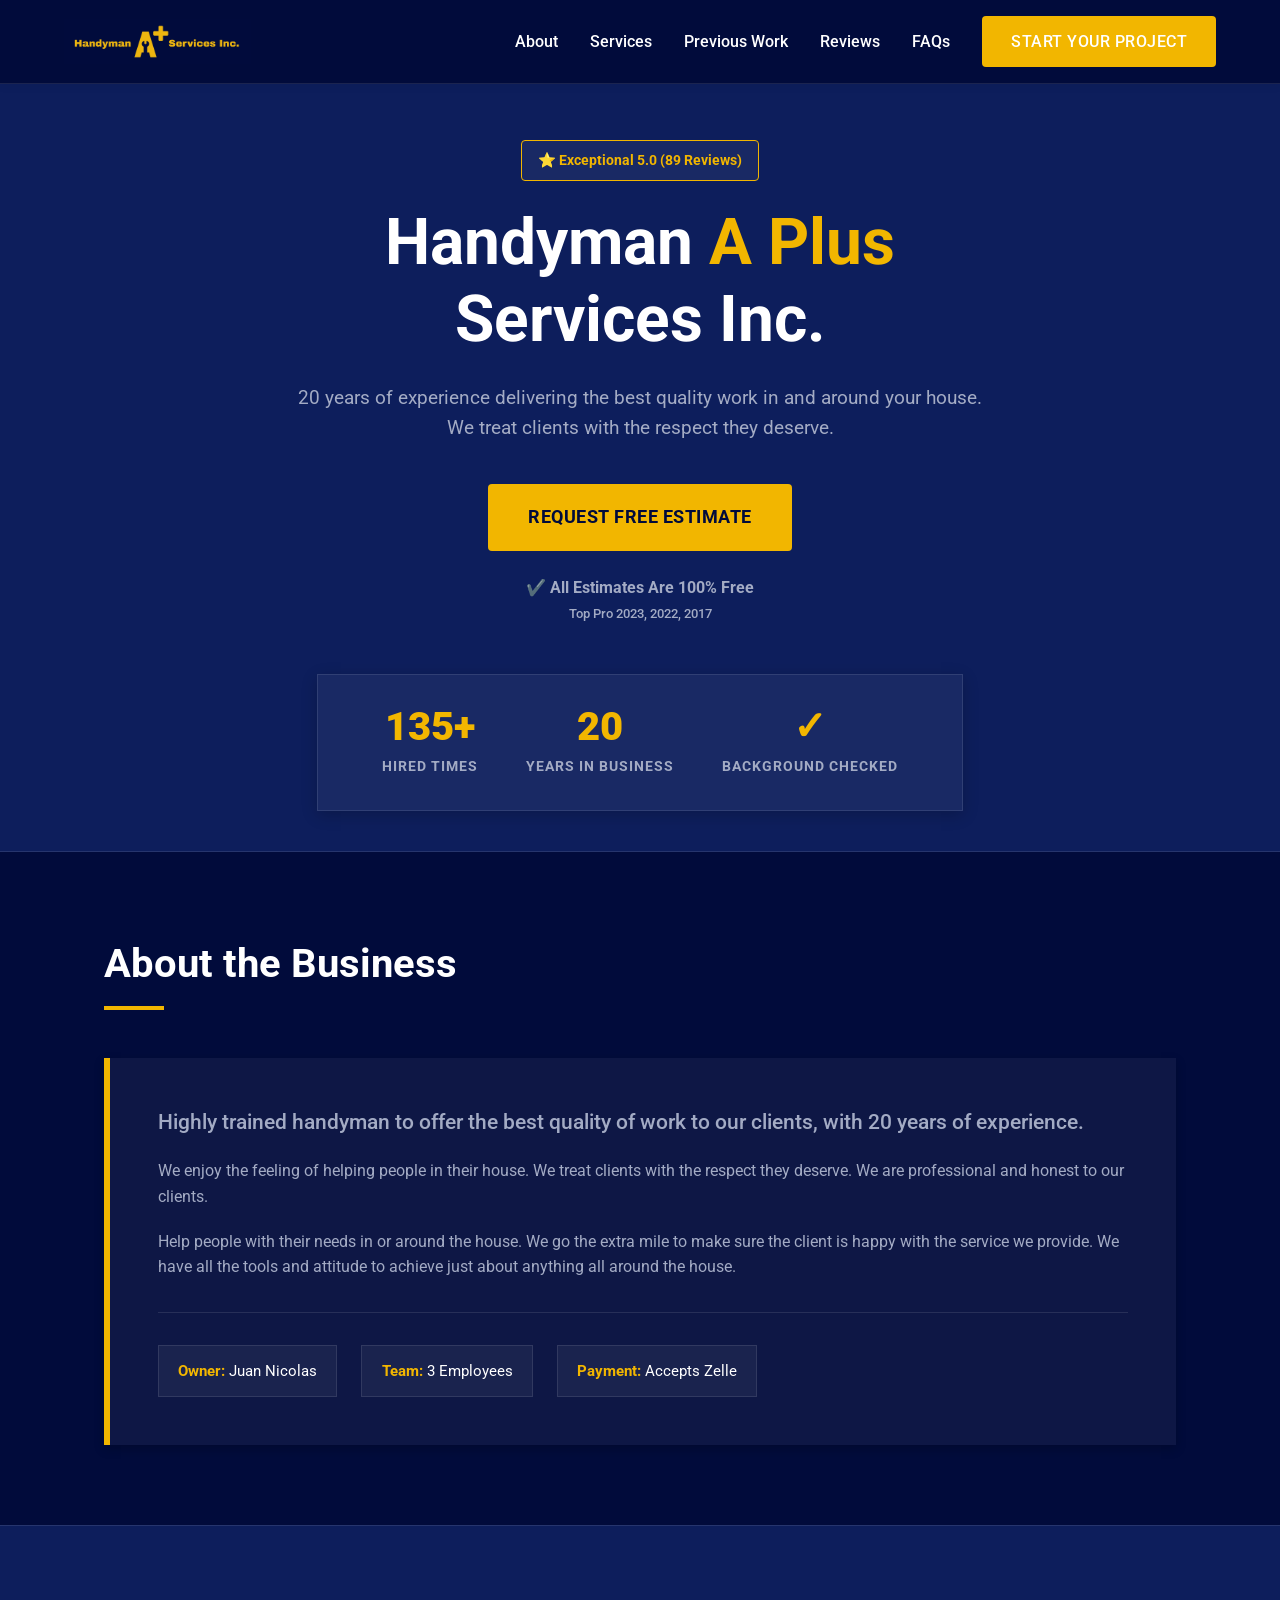
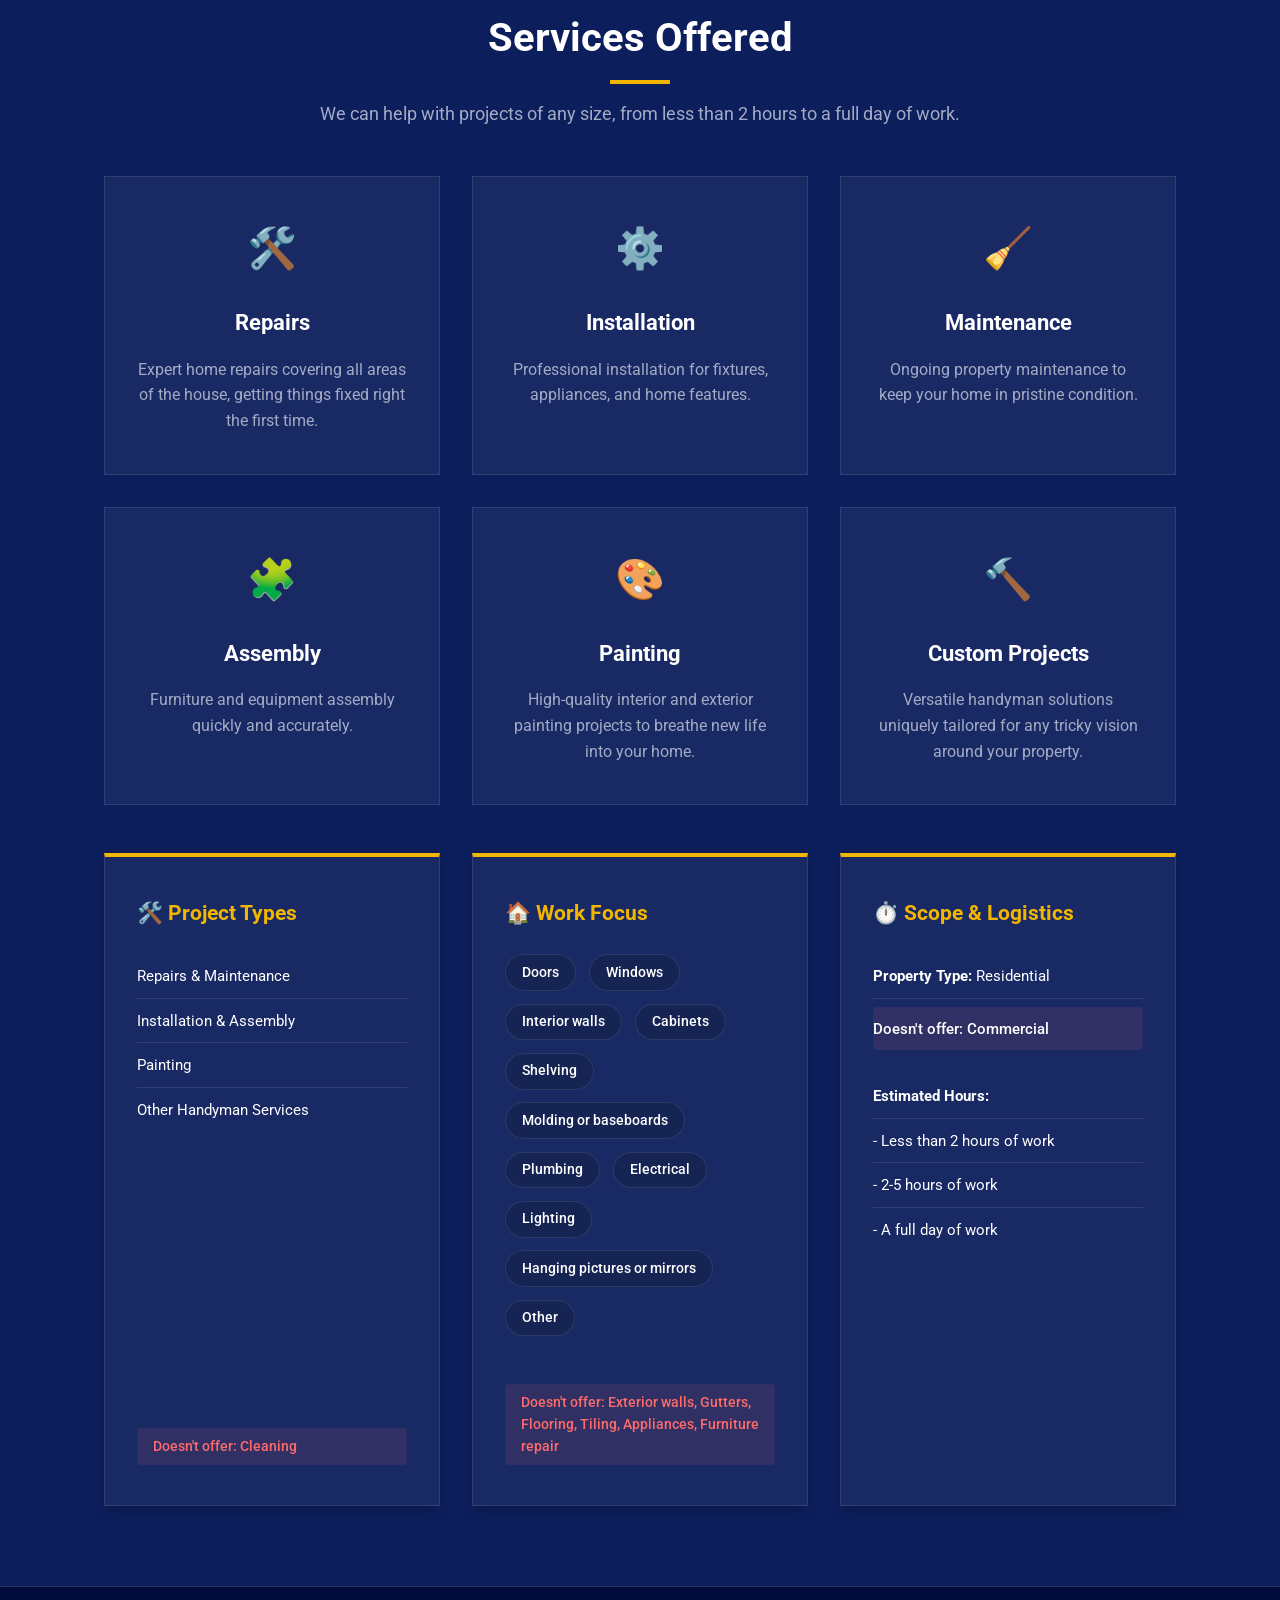
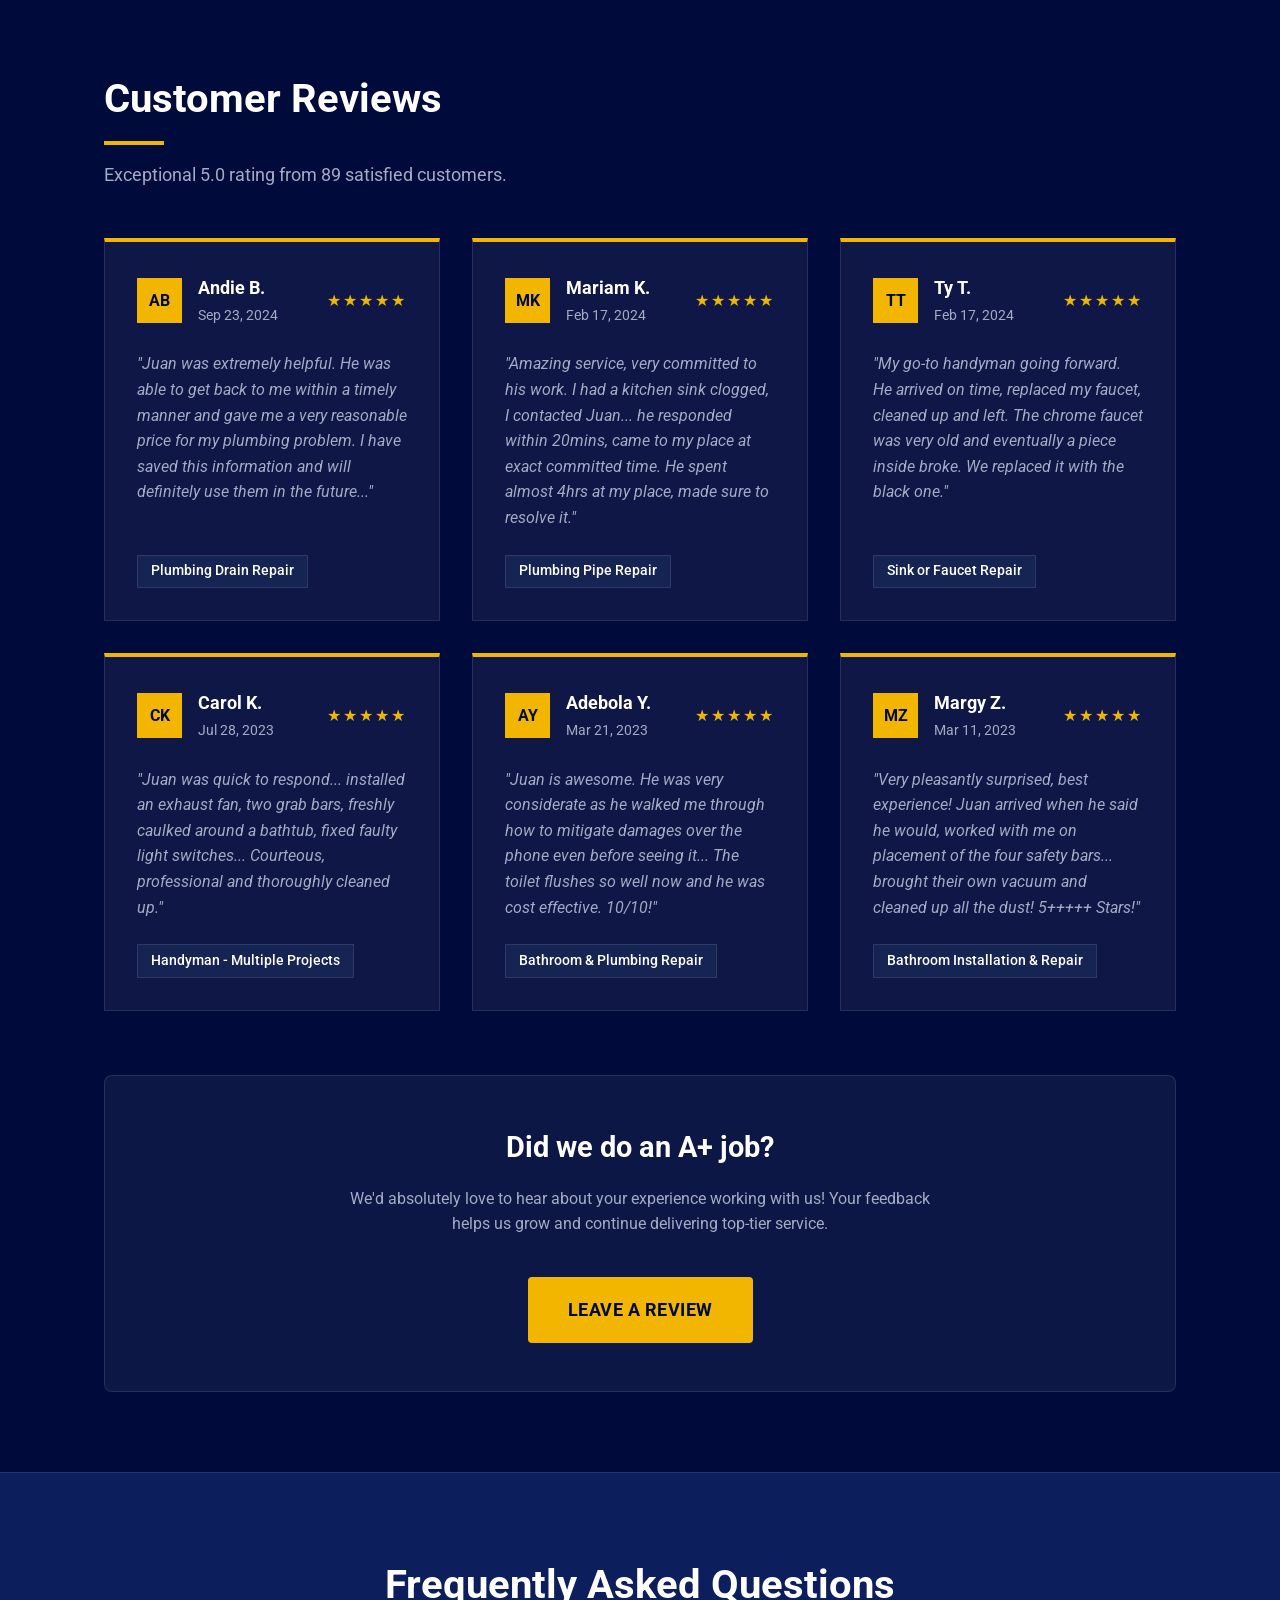
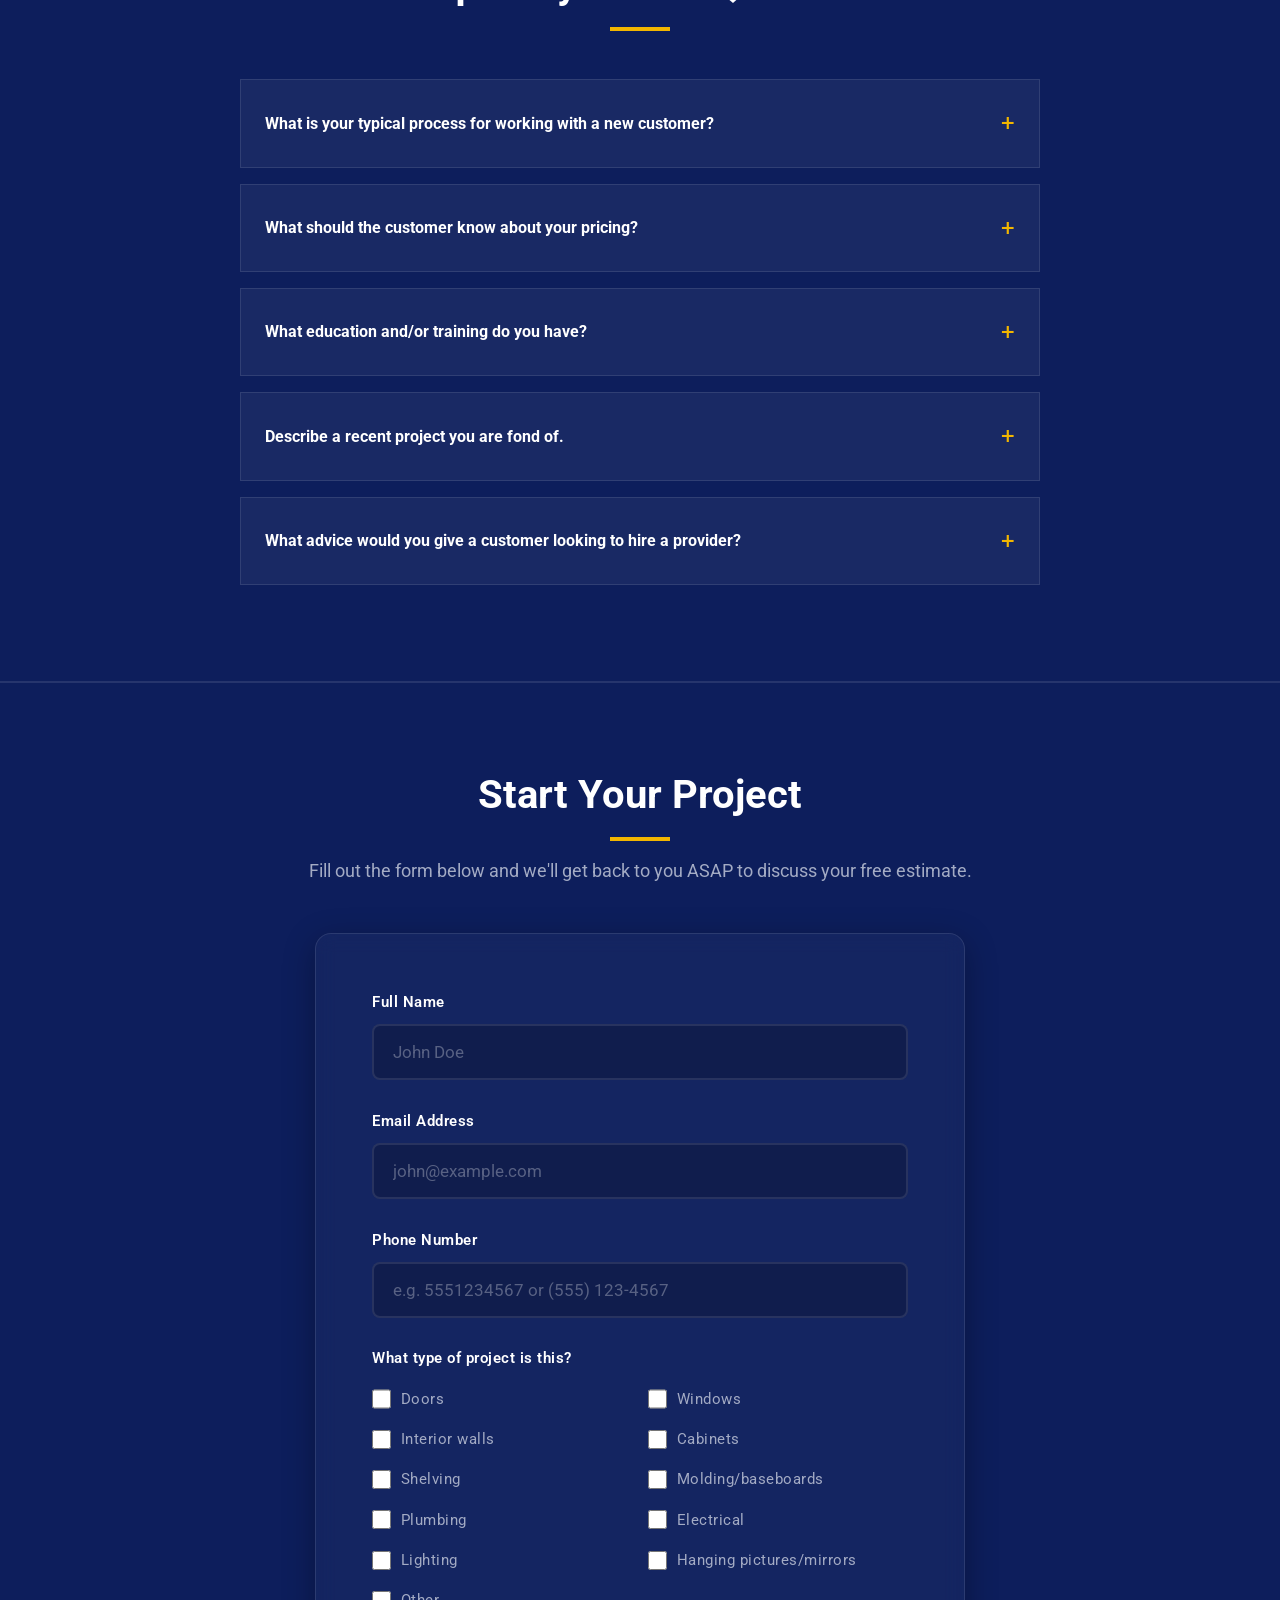
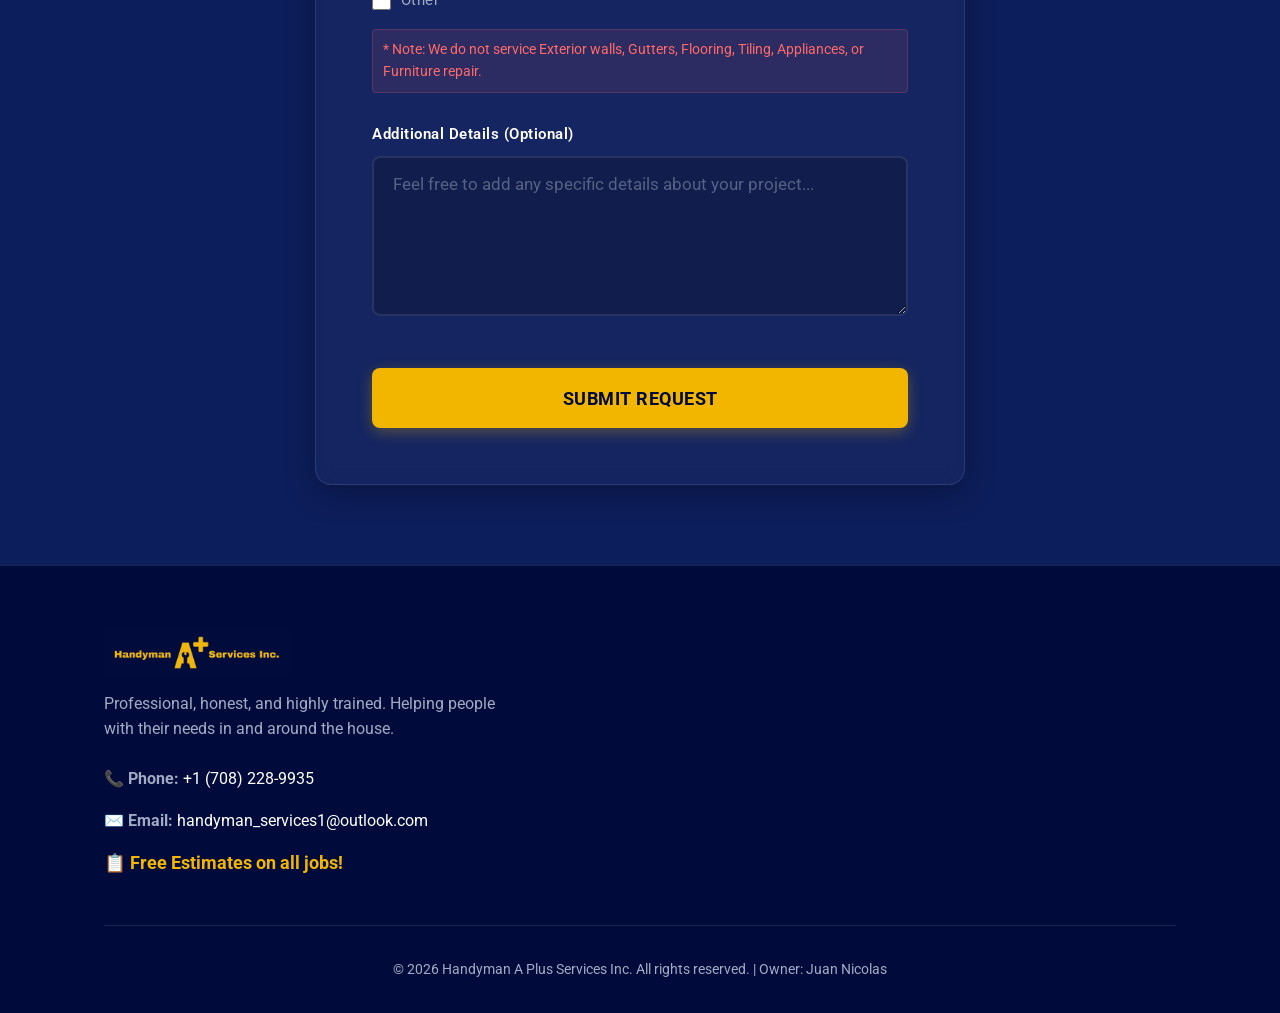
==== commit 0dc2299b: "Add dedicated reviews page with all 89 Thumbtack reviews - Create reviews.html with dynamic renderin" ====
--- a/index.html
+++ b/index.html
@@ -19,7 +19,7 @@
             <li><a href="#about">About</a></li>
             <li><a href="#services">Services</a></li>
             <li><a href="previous-work.html">Previous Work</a></li>
-            <li><a href="#reviews">Reviews</a></li>
+            <li><a href="reviews.html">Reviews</a></li>
             <li><a href="#faqs">FAQs</a></li>
             <li><a href="#contact" class="cta-btn primary-btn">Start Your Project</a></li>
         </ul>
--- a/style.css
+++ b/style.css
@@ -156,7 +156,36 @@
 
 /* Responsive */
 @media (max-width: 900px) {
-    .nav-links { display: none; }
+    .nav-links {
+        display: none;
+        flex-direction: column;
+        position: absolute;
+        top: 100%;
+        left: 0;
+        width: 100%;
+        background: var(--bg-base);
+        border-bottom: 1px solid var(--border-color);
+        box-shadow: 0 8px 20px rgba(0,0,0,0.3);
+        padding: 1rem 0;
+        gap: 0;
+    }
+    .nav-links.active {
+        display: flex;
+    }
+    .nav-links li {
+        width: 100%;
+        text-align: center;
+    }
+    .nav-links li a {
+        display: block;
+        padding: 1rem 5%;
+        border-bottom: 1px solid var(--border-color);
+    }
+    .nav-links li:last-child a {
+        border-bottom: none;
+        margin: 1rem 5%;
+        border-radius: 4px;
+    }
     .mobile-menu-btn { display: block; }
     .hero h1 { font-size: 3rem; }
     .hero-stats { padding: 1.5rem; flex-direction: column; gap: 1.5rem; align-items: center; }
@@ -184,11 +213,255 @@
 }
 
 /* Contact Form */
-.contact-section { background: var(--bg-alt); border-top: 1px solid var(--border-color); }
-.contact-form-wrapper { max-width: 600px; margin: 0 auto; background: var(--bg-card); padding: 3rem; border-radius: 8px; border: 1px solid var(--border-color); box-shadow: 0 4px 15px rgba(0,0,0,0.2); }
-.form-group { margin-bottom: 1.5rem; text-align: left; }
-.form-group label { display: block; margin-bottom: 0.5rem; font-weight: 500; color: #ffffff; }
-.form-group input, .form-group textarea { width: 100%; padding: 0.8rem 1rem; border: 1px solid var(--border-color); border-radius: 4px; background: rgba(255,255,255,0.05); color: #ffffff; font-size: 1rem; transition: border-color 0.3s; }
-.form-group input::placeholder, .form-group textarea::placeholder { color: rgba(255,255,255,0.4); }
-.form-group input:focus, .form-group textarea:focus { outline: none; border-color: var(--accent); }
-.form-group textarea { min-height: 150px; resize: vertical; }
+.contact-section { 
+    background: var(--bg-alt); 
+    border-top: 1px solid var(--border-color); 
+    position: relative;
+    overflow: hidden;
+}
+.contact-form-wrapper { 
+    max-width: 650px; 
+    margin: 0 auto; 
+    background: rgba(255, 255, 255, 0.03); 
+    backdrop-filter: blur(10px);
+    -webkit-backdrop-filter: blur(10px);
+    padding: 3.5rem; 
+    border-radius: 16px; 
+    border: 1px solid rgba(255, 255, 255, 0.1); 
+    box-shadow: 0 8px 32px rgba(0,0,0,0.3); 
+}
+.form-group { 
+    margin-bottom: 1.8rem; 
+    text-align: left; 
+}
+.form-group label { 
+    display: block; 
+    margin-bottom: 0.6rem; 
+    font-weight: 600; 
+    color: #ffffff; 
+    font-size: 0.95rem;
+    letter-spacing: 0.5px;
+}
+.form-group input, 
+.form-group textarea { 
+    width: 100%; 
+    padding: 1rem 1.2rem; 
+    border: 2px solid rgba(255, 255, 255, 0.1); 
+    border-radius: 8px; 
+    background: rgba(0, 0, 0, 0.2); 
+    color: #ffffff; 
+    font-size: 1.05rem; 
+    transition: all 0.3s ease; 
+}
+.form-group input::placeholder, 
+.form-group textarea::placeholder { 
+    color: rgba(255, 255, 255, 0.3); 
+}
+.form-group input:focus, 
+.form-group textarea:focus { 
+    outline: none; 
+    border-color: var(--accent); 
+    background: rgba(0, 0, 0, 0.4);
+    box-shadow: 0 0 0 4px rgba(242, 182, 0, 0.1);
+}
+.form-group textarea { 
+    min-height: 160px; 
+    resize: vertical; 
+}
+.contact-form-wrapper .cta-btn {
+    margin-top: 1rem;
+    border-radius: 8px;
+    font-size: 1.15rem;
+    padding: 1.2rem;
+    box-shadow: 0 4px 15px rgba(242, 182, 0, 0.3);
+}
+.contact-form-wrapper .cta-btn:hover {
+    transform: translateY(-2px);
+    box-shadow: 0 6px 20px rgba(242, 182, 0, 0.4);
+}
+
+/* Form Checkboxes */
+.checkbox-grid { display: grid; grid-template-columns: repeat(auto-fit, minmax(180px, 1fr)); gap: 1rem; margin-bottom: 0.5rem; }
+.checkbox-label { display: flex !important; align-items: center; gap: 0.6rem; font-weight: 400 !important; cursor: pointer; color: var(--text-muted) !important; font-size: 0.95rem !important; margin-bottom: 0 !important; }
+.checkbox-label input[type="checkbox"] { width: 1.2rem !important; height: 1.2rem !important; min-width: 1.2rem; accent-color: var(--accent); margin: 0; padding: 0; background: rgba(0,0,0,0.2) !important; border: 2px solid rgba(255,255,255,0.2) !important; border-radius: 4px !important; cursor: pointer; transition: none; }
+
+/* ===== Reviews Page ===== */
+.rating-summary-section {
+    background: var(--bg-base);
+    padding: 3rem 0;
+}
+.rating-summary-card {
+    background: var(--bg-card);
+    border: 1px solid var(--border-color);
+    border-radius: 12px;
+    padding: 3rem;
+    display: grid;
+    grid-template-columns: auto 1fr;
+    grid-template-rows: auto auto;
+    gap: 2rem 3rem;
+    align-items: center;
+}
+.rating-big {
+    text-align: center;
+}
+.rating-number {
+    font-size: 4rem;
+    font-weight: 900;
+    color: var(--accent);
+    line-height: 1;
+    display: block;
+}
+.rating-stars-big {
+    font-size: 2rem;
+    color: var(--accent);
+    letter-spacing: 3px;
+    margin: 0.5rem 0;
+}
+.rating-count {
+    font-size: 1rem;
+    color: var(--text-muted);
+    font-weight: 500;
+}
+.rating-bars {
+    display: flex;
+    flex-direction: column;
+    gap: 0.5rem;
+}
+.bar-row {
+    display: flex;
+    align-items: center;
+    gap: 0.8rem;
+}
+.bar-label {
+    font-size: 0.9rem;
+    color: var(--text-muted);
+    font-weight: 600;
+    min-width: 32px;
+    text-align: right;
+}
+.bar-track {
+    flex: 1;
+    height: 10px;
+    background: rgba(255,255,255,0.08);
+    border-radius: 5px;
+    overflow: hidden;
+}
+.bar-fill {
+    height: 100%;
+    background: linear-gradient(90deg, var(--accent), #4dd680);
+    border-radius: 5px;
+    min-width: 4px;
+}
+.bar-pct {
+    font-size: 0.85rem;
+    color: var(--text-muted);
+    min-width: 36px;
+}
+.rating-highlights {
+    grid-column: 1 / -1;
+    display: flex;
+    flex-wrap: wrap;
+    gap: 0.6rem;
+    padding-top: 1rem;
+    border-top: 1px solid var(--border-color);
+}
+.highlight-tag {
+    background: rgba(242, 182, 0, 0.1);
+    color: var(--accent);
+    border: 1px solid rgba(242, 182, 0, 0.25);
+    padding: 0.4rem 1rem;
+    border-radius: 20px;
+    font-size: 0.85rem;
+    font-weight: 600;
+}
+
+/* All Reviews List */
+.all-reviews-section {
+    background: var(--bg-alt);
+    border-top: 1px solid var(--border-color);
+    padding: 4rem 0;
+}
+.all-reviews-list {
+    display: flex;
+    flex-direction: column;
+    gap: 1.5rem;
+}
+.full-review-card {
+    background: var(--bg-card);
+    border: 1px solid var(--border-color);
+    border-left: 4px solid var(--accent);
+    padding: 2rem 2.5rem;
+    border-radius: 8px;
+    transition: box-shadow 0.3s ease, border-color 0.3s ease;
+}
+.full-review-card:hover {
+    box-shadow: 0 6px 20px rgba(0,0,0,0.3);
+    border-color: var(--accent);
+}
+.full-review-card .review-head {
+    margin-bottom: 1rem;
+}
+.full-review-card .review-text {
+    font-size: 1.05rem;
+    line-height: 1.7;
+    margin-bottom: 1rem;
+}
+.review-details {
+    font-size: 0.85rem;
+    color: var(--text-muted);
+    margin-bottom: 1rem;
+    padding: 0.6rem 1rem;
+    background: rgba(255,255,255,0.03);
+    border-radius: 4px;
+    border: 1px solid var(--border-color);
+}
+.reviews-cta-box {
+    text-align: center;
+    margin-top: 4rem;
+    padding: 3rem;
+    background: var(--bg-card);
+    border-radius: 12px;
+    border: 1px solid var(--border-color);
+}
+.reviews-cta-box h3 {
+    font-size: 1.8rem;
+    margin-bottom: 1rem;
+    color: #ffffff;
+}
+.reviews-cta-box p {
+    color: var(--text-muted);
+    margin-bottom: 1.5rem;
+    max-width: 600px;
+    margin-left: auto;
+    margin-right: auto;
+}
+
+@media (max-width: 700px) {
+    .rating-summary-card {
+        grid-template-columns: 1fr;
+        padding: 2rem 1.5rem;
+        text-align: center;
+    }
+    .rating-big {
+        display: flex;
+        align-items: center;
+        justify-content: center;
+        gap: 1rem;
+        flex-wrap: wrap;
+    }
+    .rating-highlights {
+        justify-content: center;
+    }
+    .bar-label { min-width: 28px; }
+    .full-review-card {
+        padding: 1.5rem;
+    }
+    .full-review-card .review-head {
+        flex-wrap: wrap;
+        gap: 0.5rem;
+    }
+    .full-review-card .stars {
+        margin-left: 0;
+        width: 100%;
+    }
+}
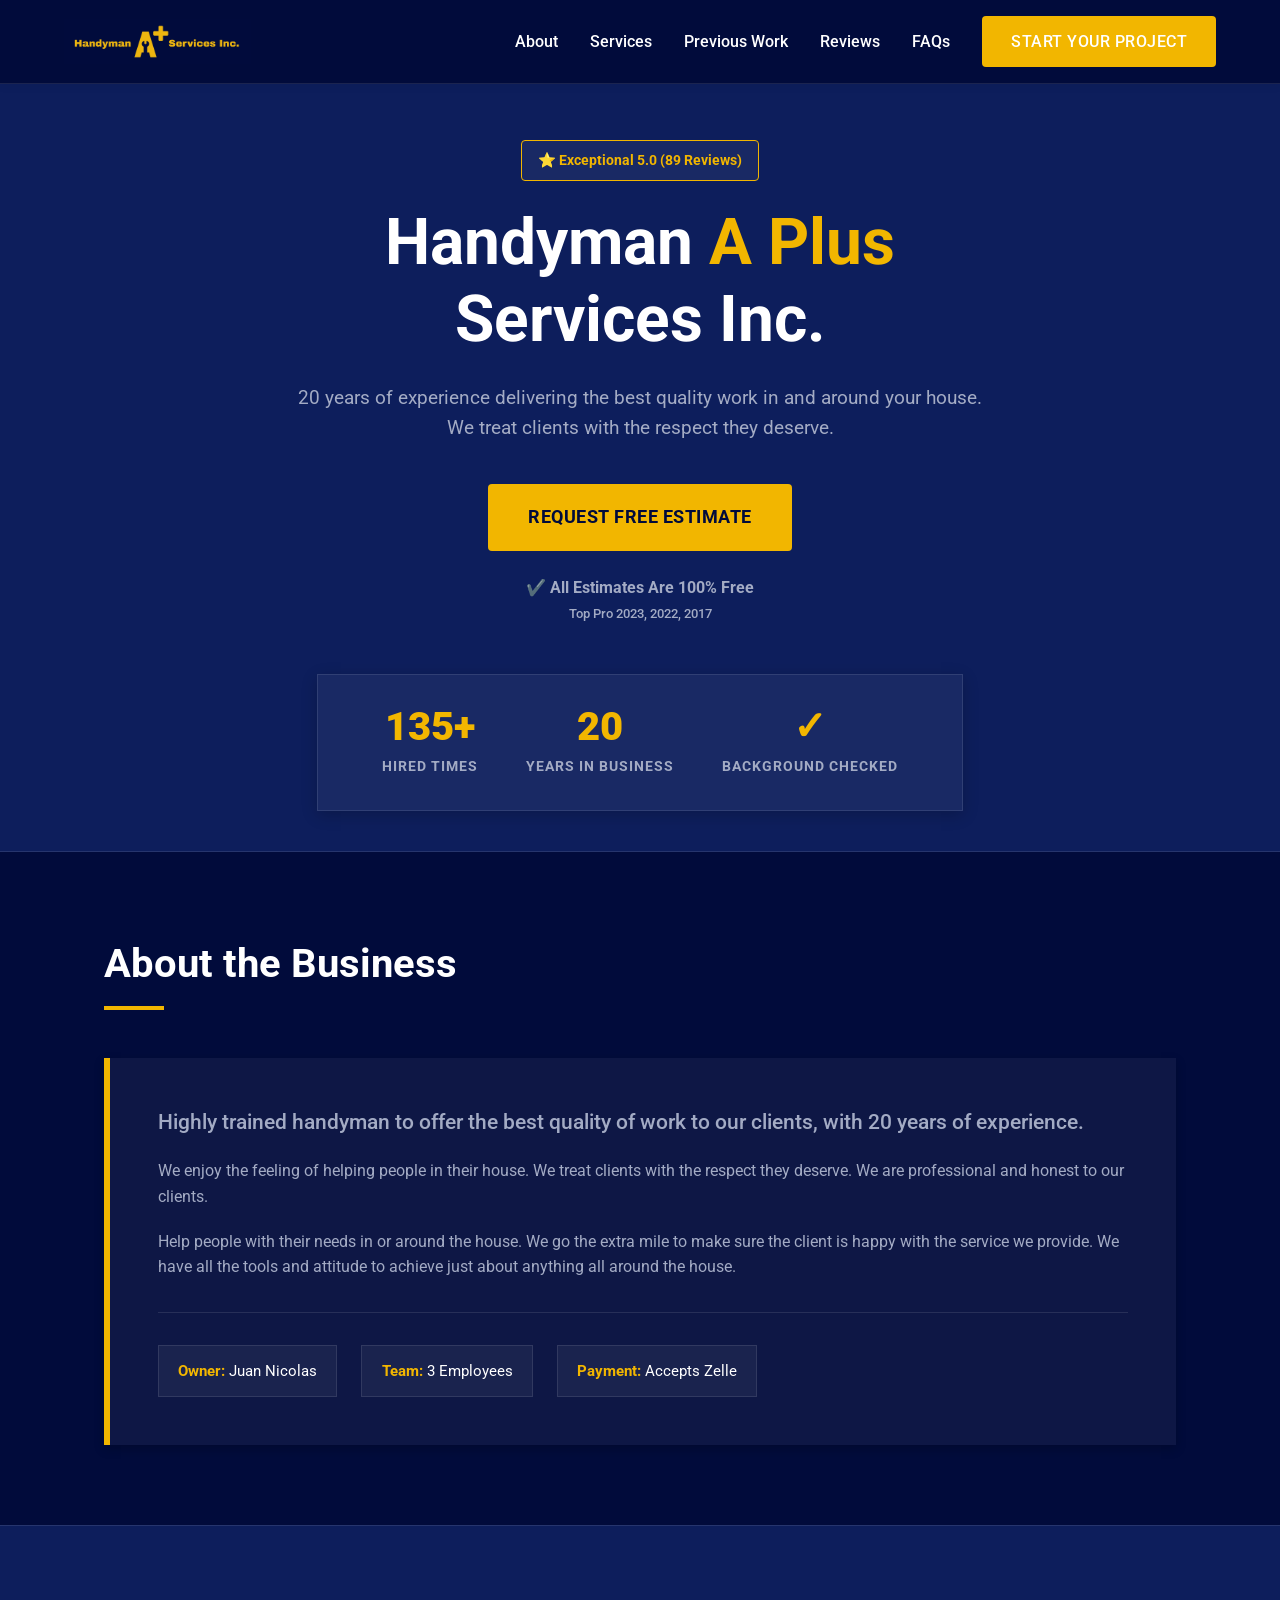
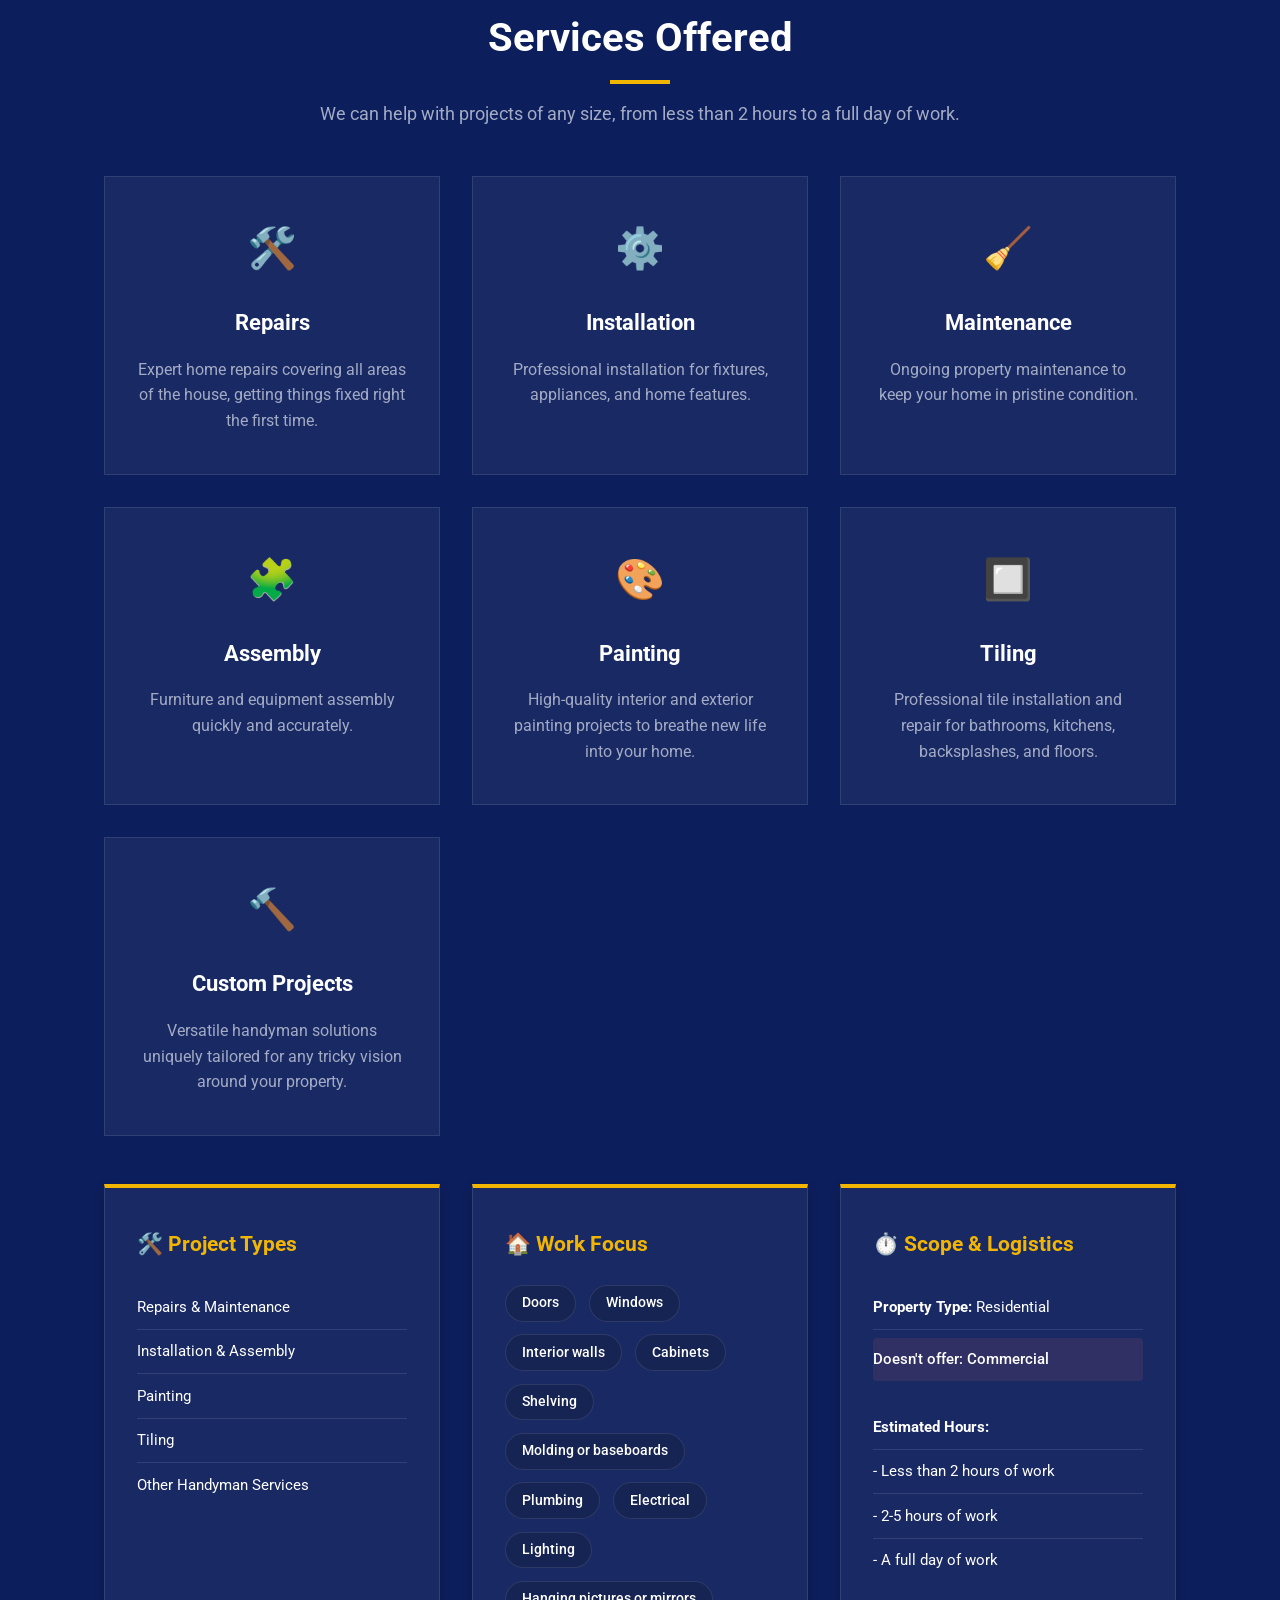
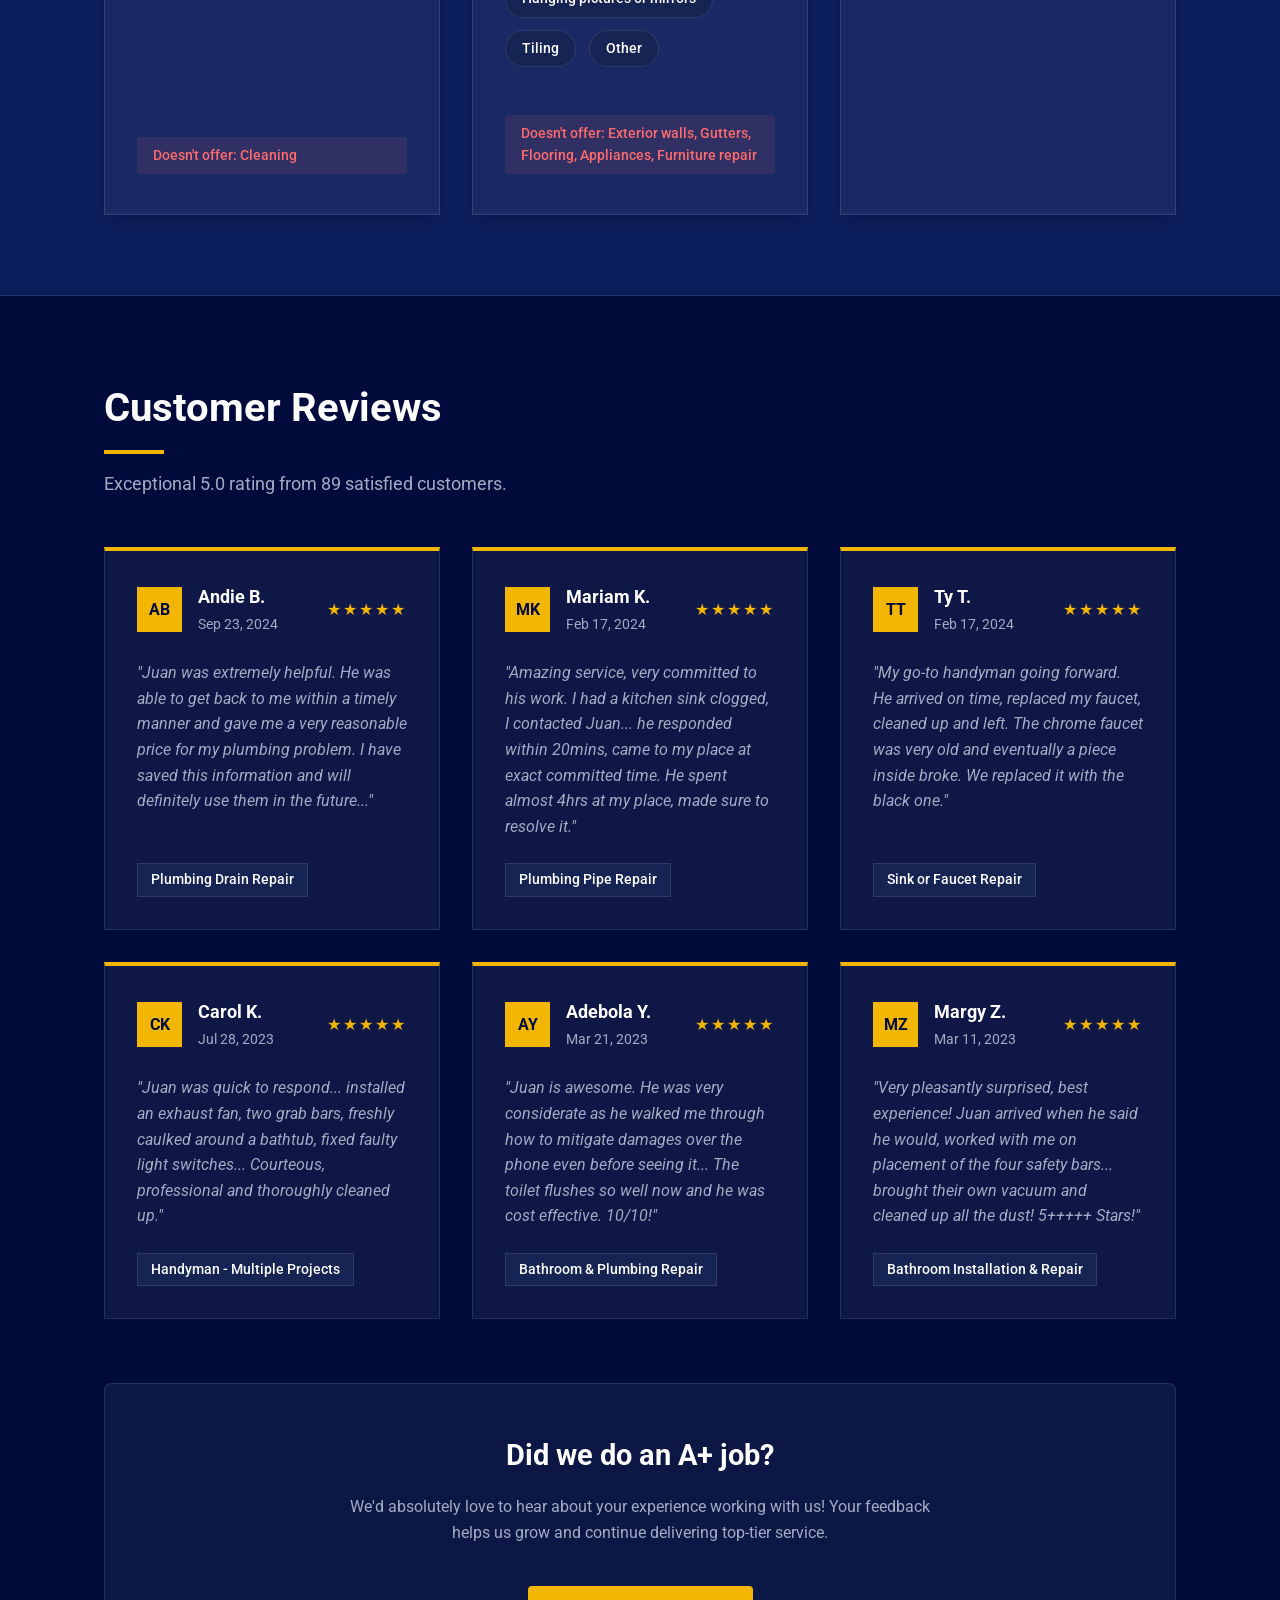
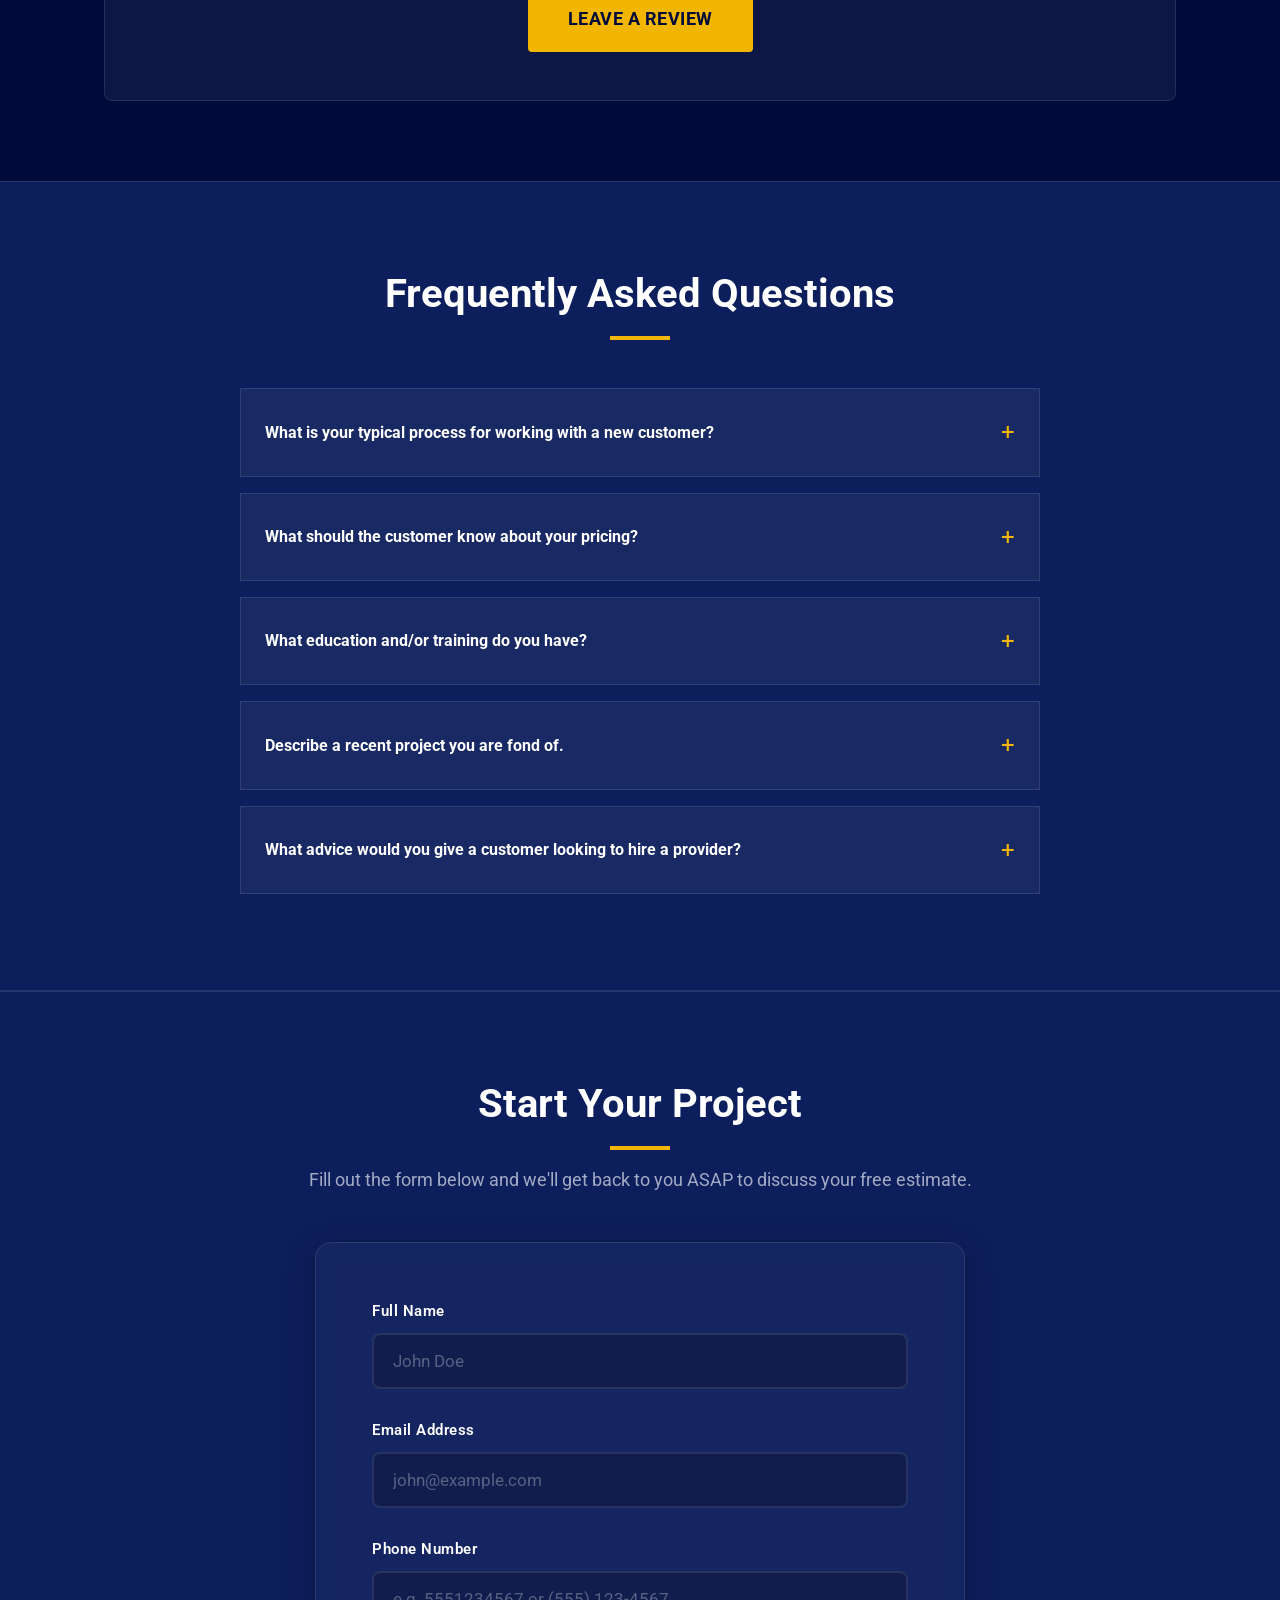
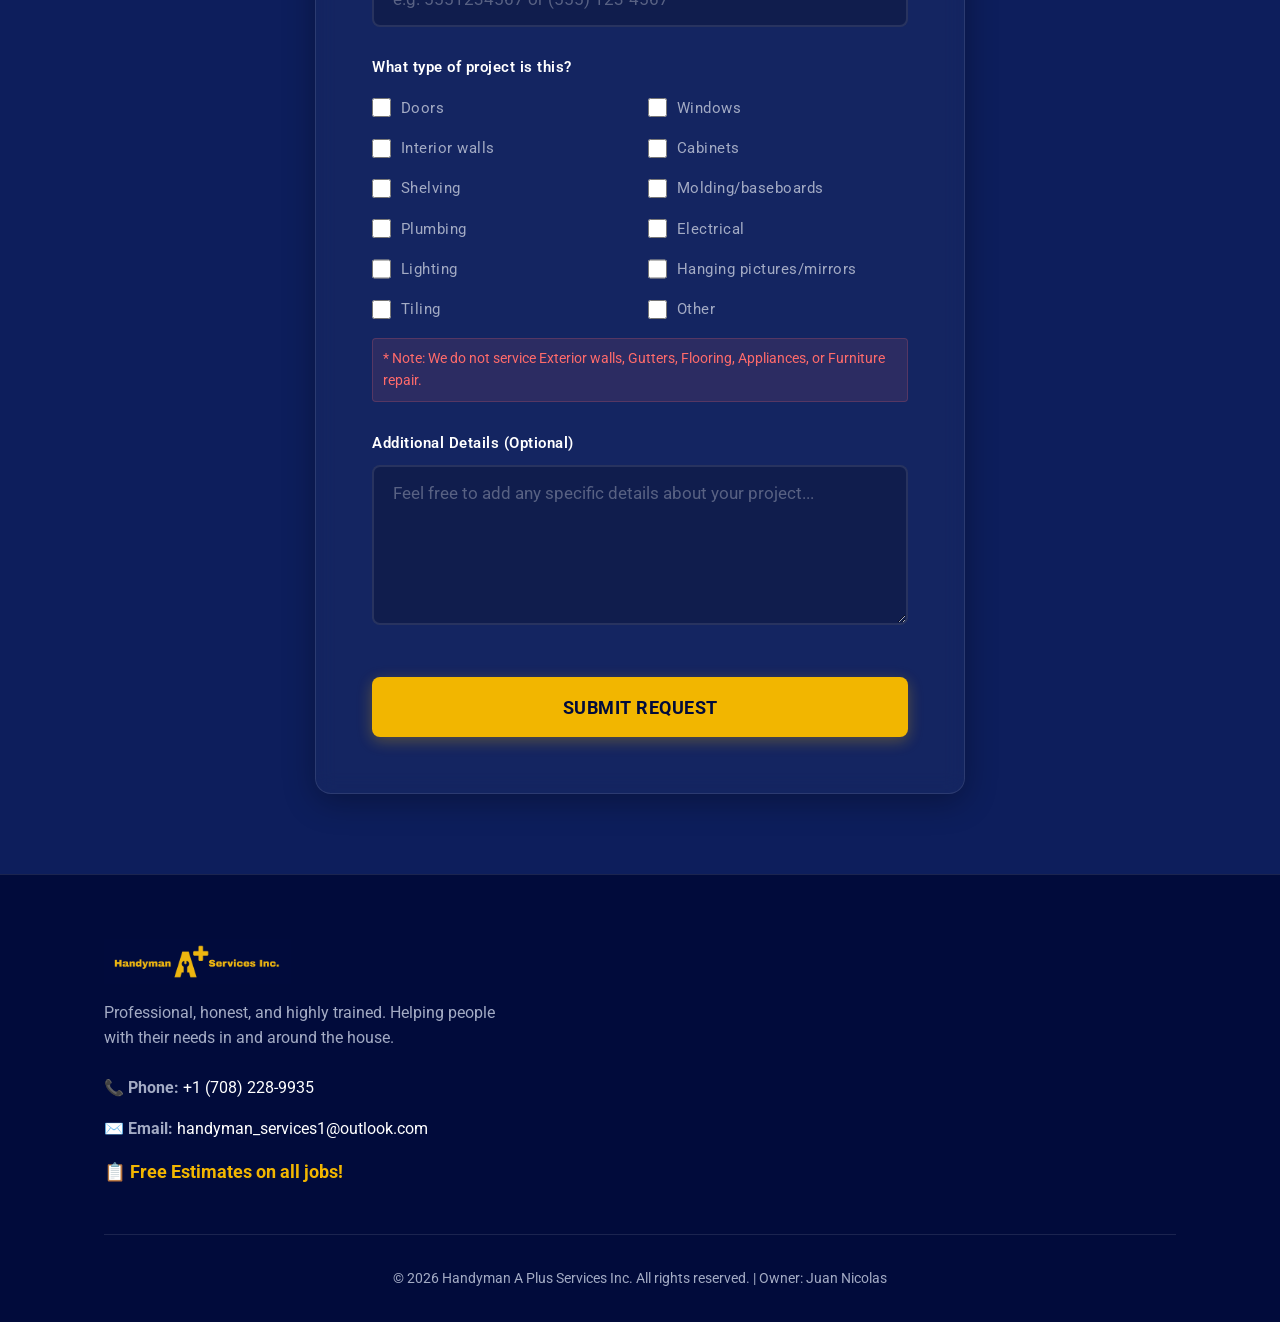
==== commit 029cd41e: "Add Tiling as a new service offering" ====
--- a/index.html
+++ b/index.html
@@ -109,6 +109,11 @@
                     <p>High-quality interior and exterior painting projects to breathe new life into your home.</p>
                 </div>
                 <div class="service-card">
+                    <div class="icon-wrap">🔲</div>
+                    <h3>Tiling</h3>
+                    <p>Professional tile installation and repair for bathrooms, kitchens, backsplashes, and floors.</p>
+                </div>
+                <div class="service-card">
                     <div class="icon-wrap">🔨</div>
                     <h3>Custom Projects</h3>
                     <p>Versatile handyman solutions uniquely tailored for any tricky vision around your property.</p>
@@ -122,6 +127,7 @@
                         <li>Repairs & Maintenance</li>
                         <li>Installation & Assembly</li>
                         <li>Painting</li>
+                        <li>Tiling</li>
                         <li>Other Handyman Services</li>
                     </ul>
                     <div class="not-offered">Doesn't offer: Cleaning</div>
@@ -139,9 +145,10 @@
                         <span>Electrical</span>
                         <span>Lighting</span>
                         <span>Hanging pictures or mirrors</span>
+                        <span>Tiling</span>
                         <span>Other</span>
                     </div>
-                    <div class="not-offered mt-2">Doesn't offer: Exterior walls, Gutters, Flooring, Tiling, Appliances, Furniture repair</div>
+                    <div class="not-offered mt-2">Doesn't offer: Exterior walls, Gutters, Flooring, Appliances, Furniture repair</div>
                 </div>
                 <div class="service-category">
                     <h3>⏱️ Scope & Logistics</h3>
@@ -320,9 +327,10 @@
                             <label class="checkbox-label"><input type="checkbox" name="services" value="Electrical"> Electrical</label>
                             <label class="checkbox-label"><input type="checkbox" name="services" value="Lighting"> Lighting</label>
                             <label class="checkbox-label"><input type="checkbox" name="services" value="Pictures_Mirrors"> Hanging pictures/mirrors</label>
+                            <label class="checkbox-label"><input type="checkbox" name="services" value="Tiling"> Tiling</label>
                             <label class="checkbox-label"><input type="checkbox" name="services" value="Other"> Other</label>
                         </div>
-                        <p style="font-size: 0.85rem; color: #ff6b6b; margin-top: 1rem; padding: 0.6rem; background: rgba(255,107,107,0.1); border-radius: 4px; border: 1px solid rgba(255,107,107,0.2);">* Note: We do not service Exterior walls, Gutters, Flooring, Tiling, Appliances, or Furniture repair.</p>
+                        <p style="font-size: 0.85rem; color: #ff6b6b; margin-top: 1rem; padding: 0.6rem; background: rgba(255,107,107,0.1); border-radius: 4px; border: 1px solid rgba(255,107,107,0.2);">* Note: We do not service Exterior walls, Gutters, Flooring, Appliances, or Furniture repair.</p>
                     </div>
                     <div class="form-group">
                         <label for="message">Additional Details (Optional)</label>
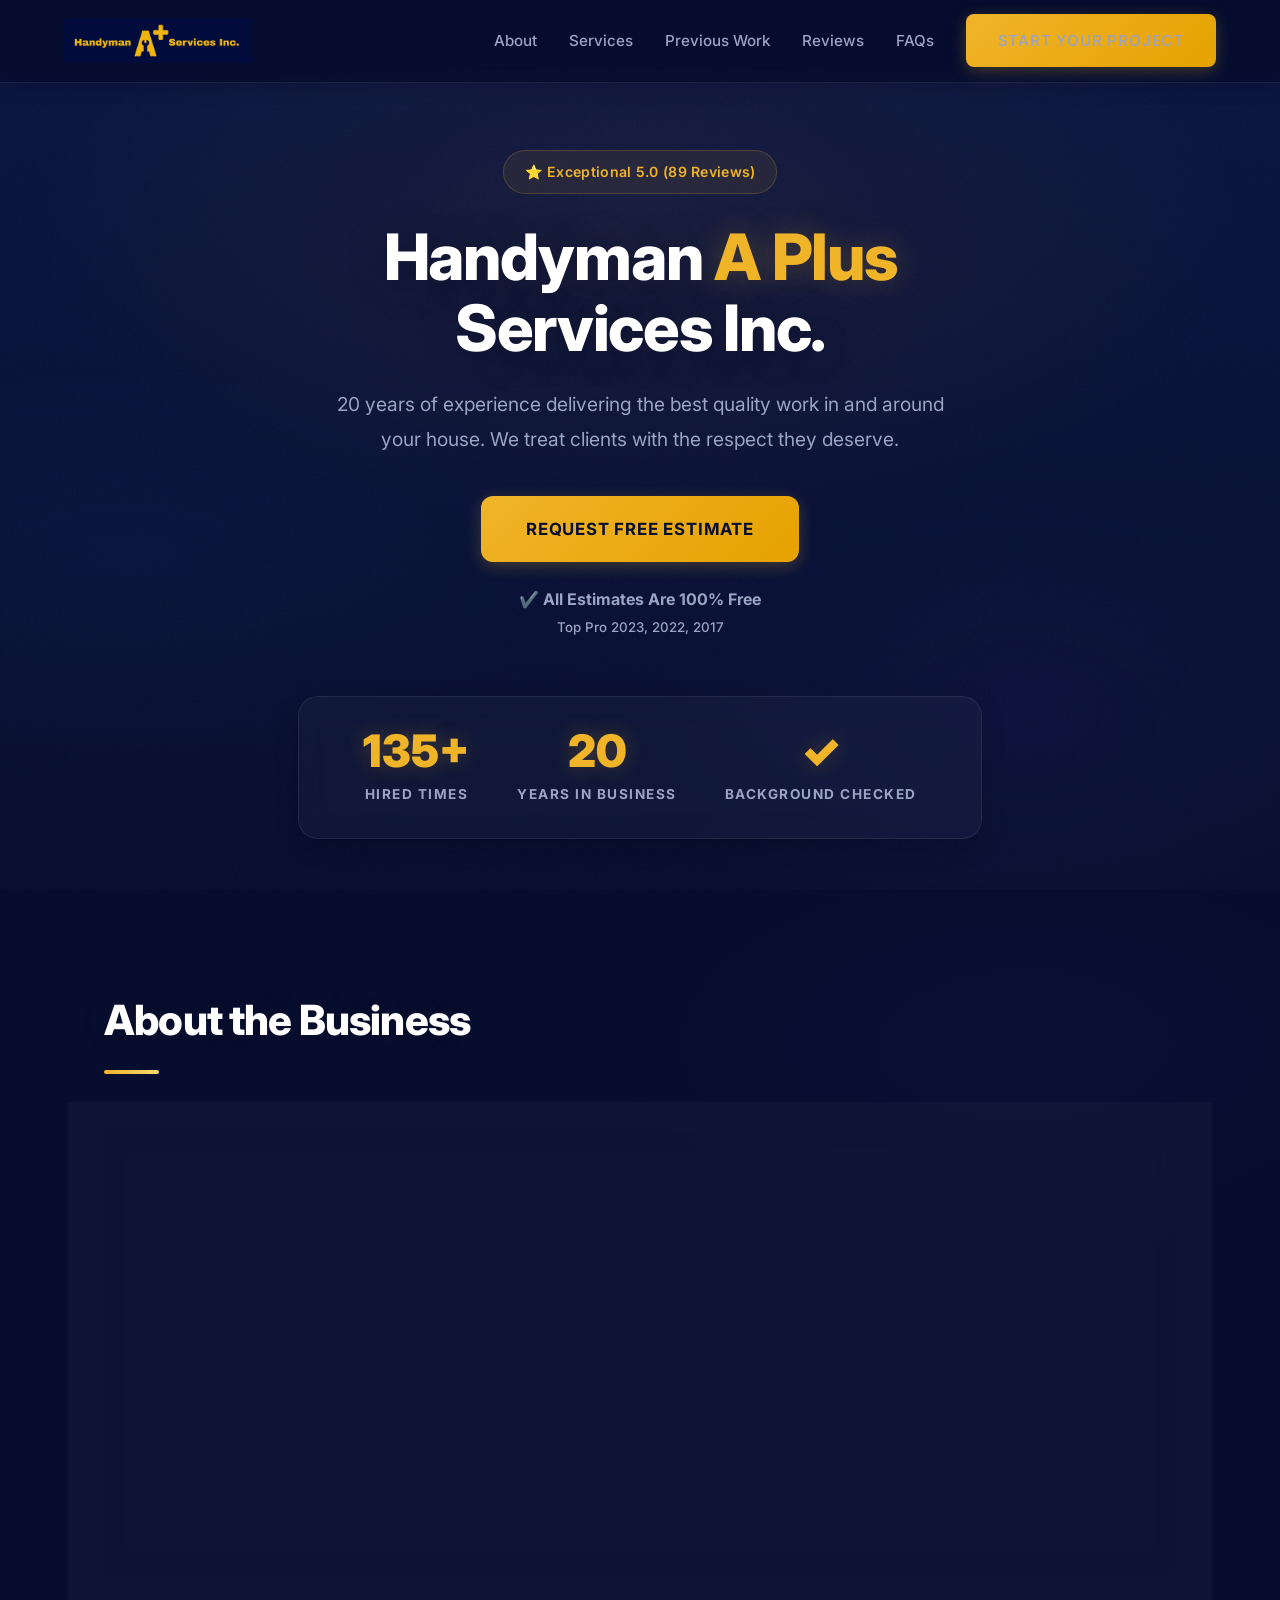
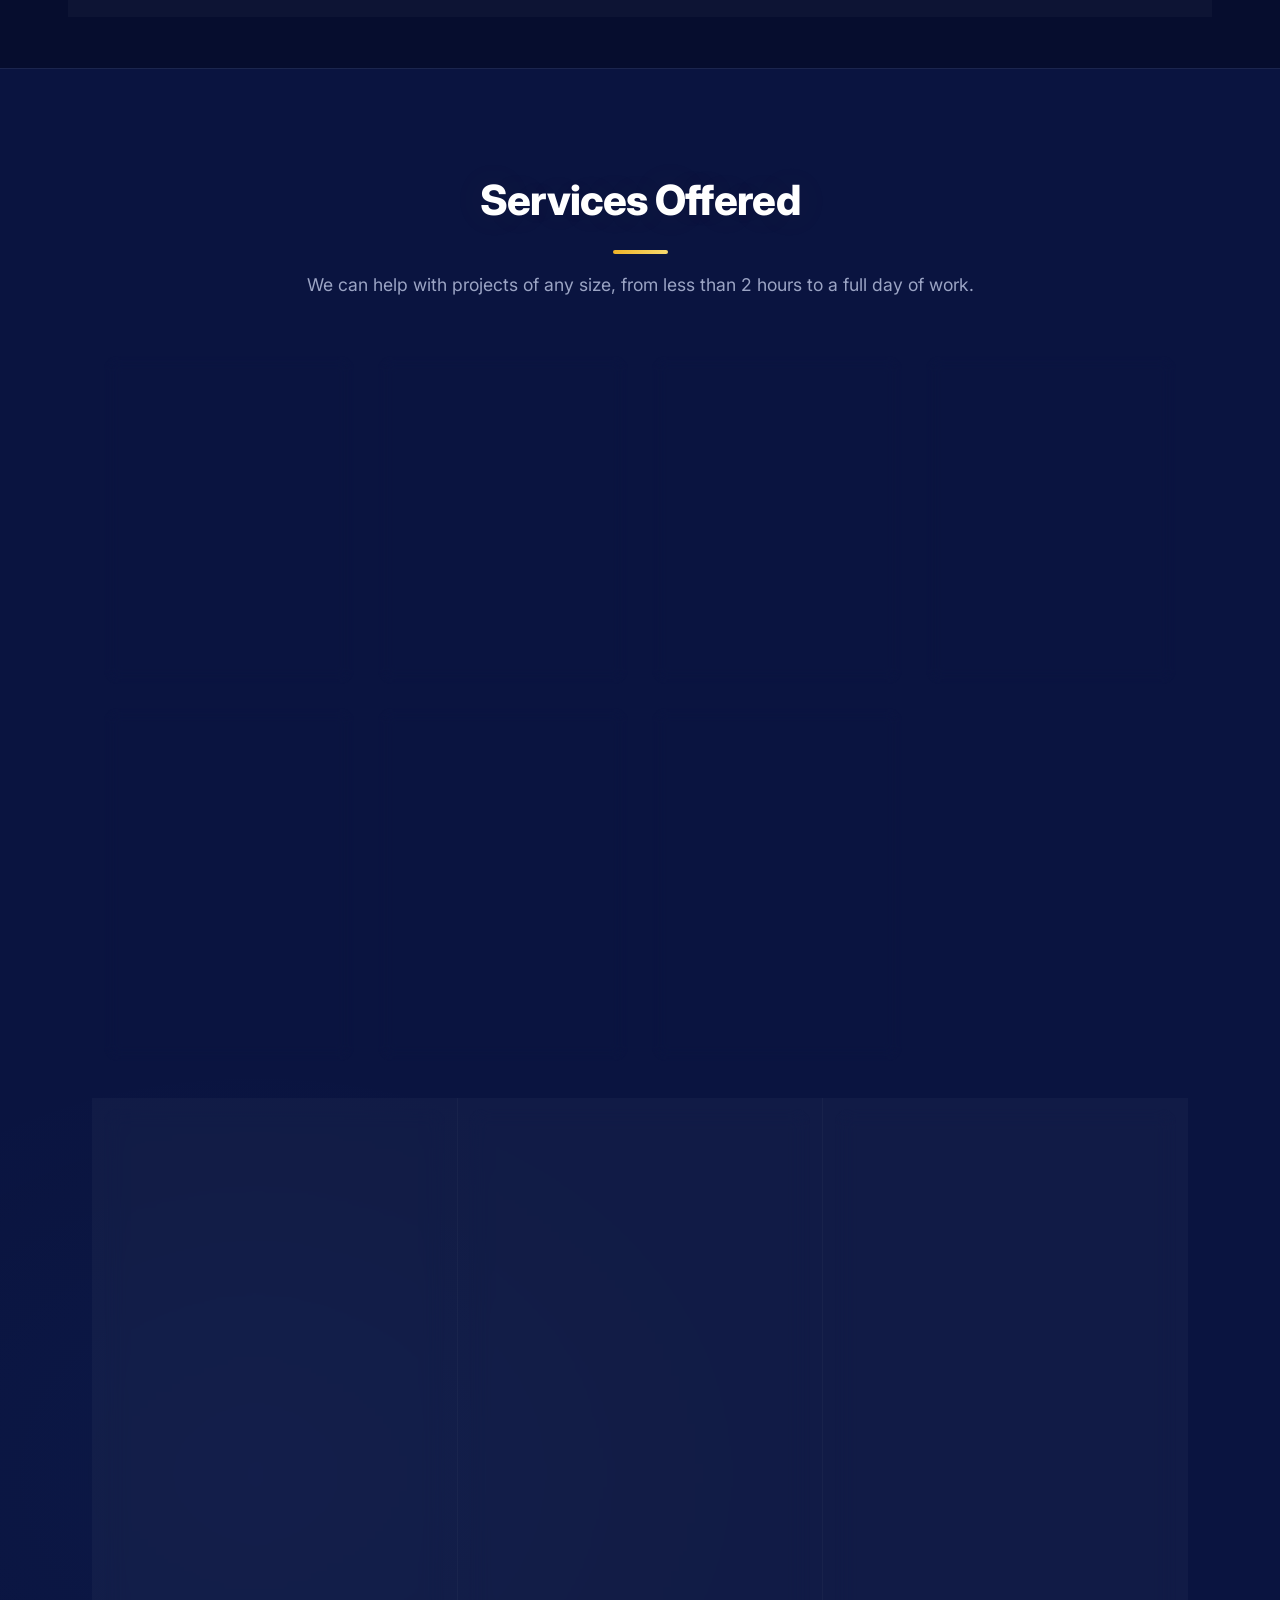
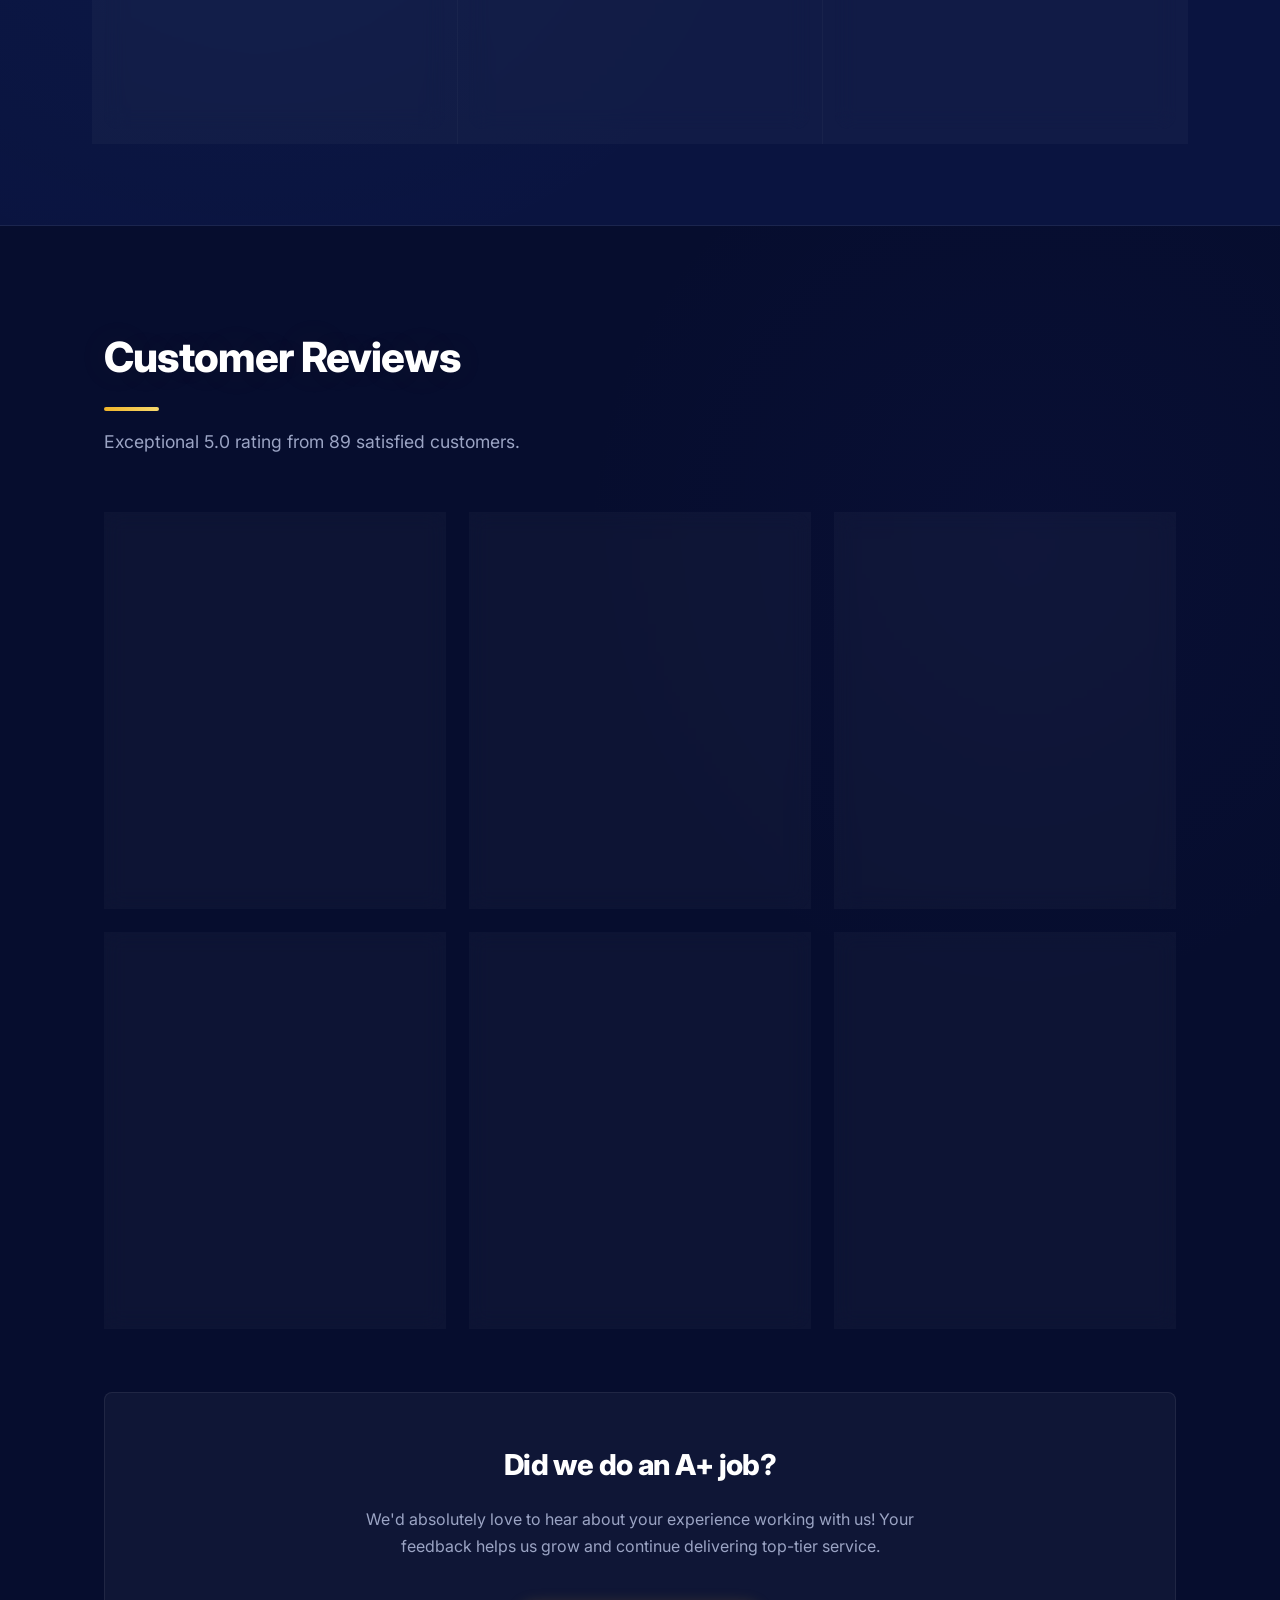
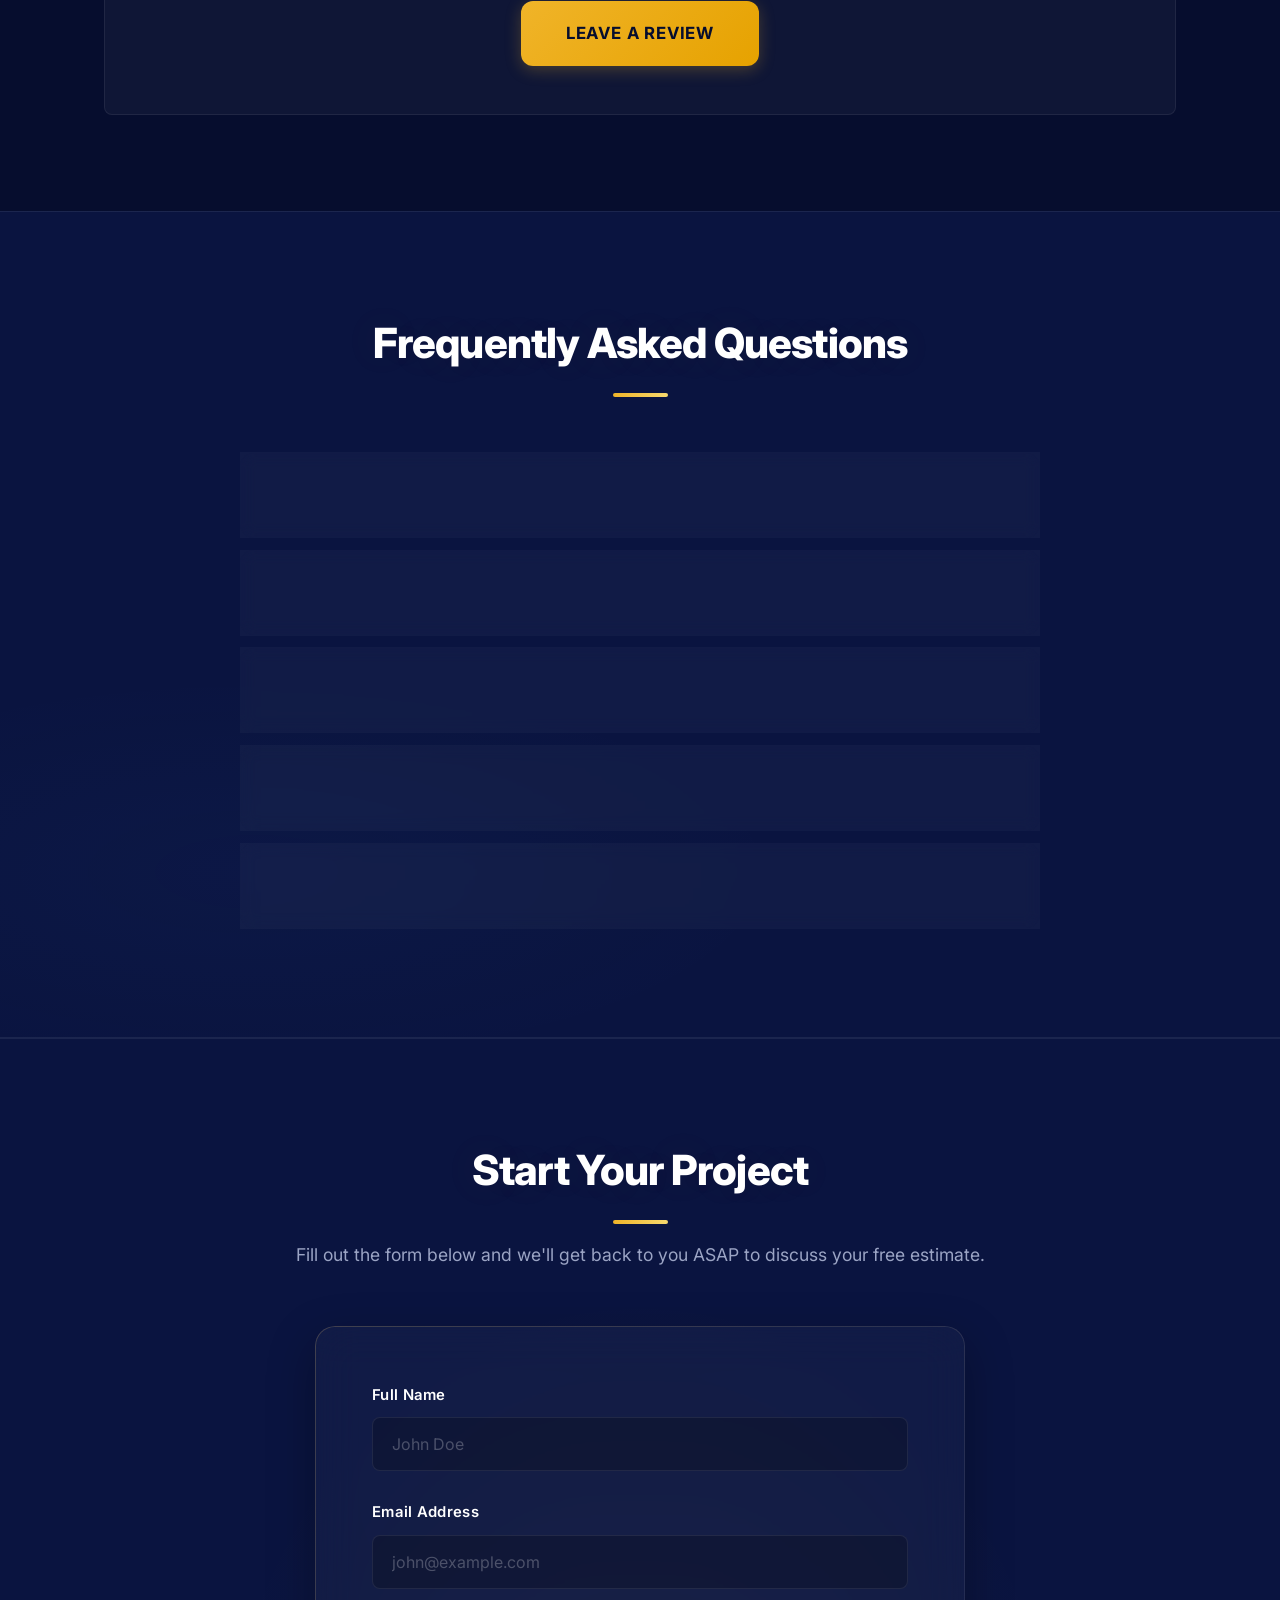
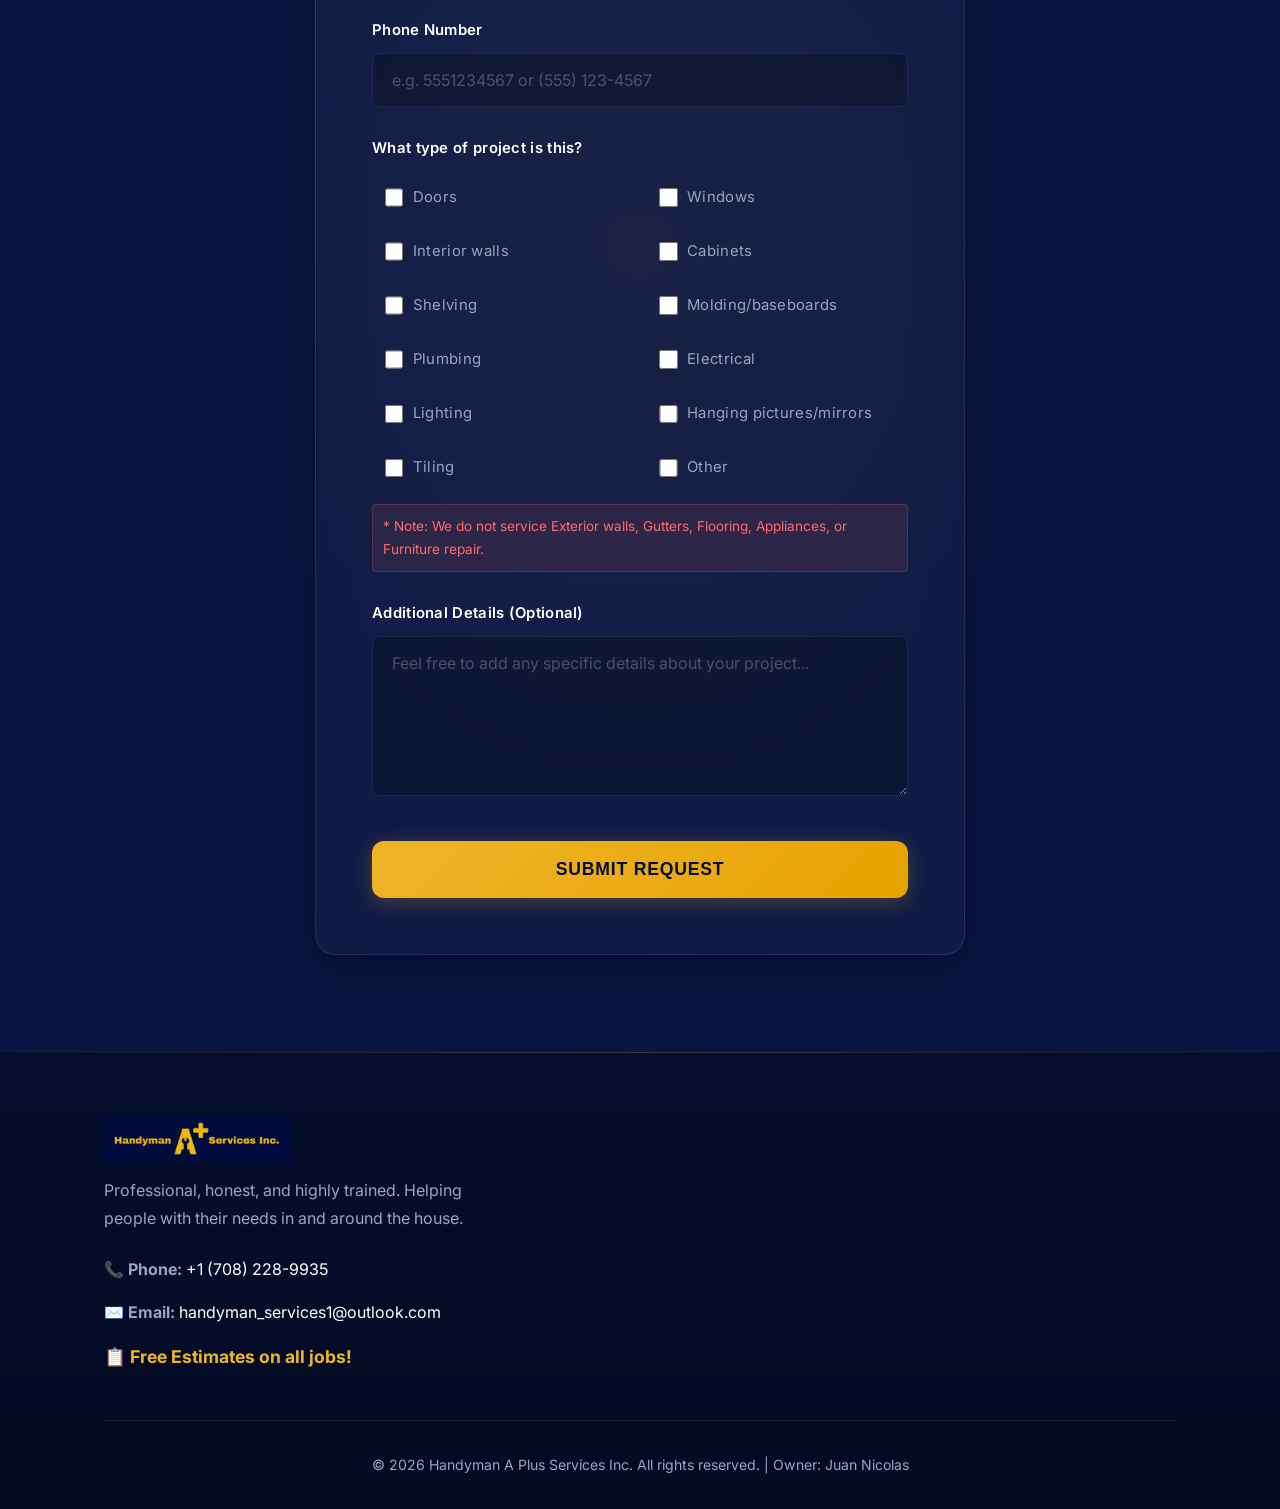
==== commit 440766c7: "Premium visual redesign: glassmorphism, animations, polished typography & layout" ====
--- a/index.html
+++ b/index.html
@@ -6,8 +6,8 @@
     <title>Handyman A Plus Services Inc. | Top Pro Services</title>
     <meta name="description" content="Highly trained handyman offering the best quality of work to our clients in Chicago, with 20 years of experience.">
     <!-- Clean, professional font -->
-    <link href="https://fonts.googleapis.com/css2?family=Roboto:wght@300;400;500;700;900&display=swap" rel="stylesheet">
-    <link rel="stylesheet" href="style.css?v=2">
+    <link href="https://fonts.googleapis.com/css2?family=Inter:wght@300;400;500;600;700;800;900&family=Roboto:wght@300;400;500;700;900&display=swap" rel="stylesheet">
+    <link rel="stylesheet" href="style.css?v=3">
     <link rel="icon" type="image/png" href="favicon.png">
 </head>
 <body>
@@ -109,7 +109,7 @@
                     <p>High-quality interior and exterior painting projects to breathe new life into your home.</p>
                 </div>
                 <div class="service-card">
-                    <div class="icon-wrap">🔲</div>
+                    <div class="icon-wrap">◆</div>
                     <h3>Tiling</h3>
                     <p>Professional tile installation and repair for bathrooms, kitchens, backsplashes, and floors.</p>
                 </div>
--- a/style.css
+++ b/style.css
@@ -1,30 +1,61 @@
+/* ============================================================
+   HANDYMAN A+ SERVICES — PREMIUM STYLESHEET
+   ============================================================ */
+
 :root {
-    --navy-blue: #010B3B;
-    --navy-light: #0d1e5c;
+    /* Refined Navy-Indigo Palette */
+    --navy-blue: #060d2e;
+    --navy-light: #0c1847;
     --navy-lighter: #162454;
-    --accent: #F2B600; 
-    --accent-hover: #d19f00;
-    
-    --text-main: #ffffff;
-    --text-muted: #a3abc4;
-    --bg-base: #010B3B;
-    --bg-alt: #0d1e5c;
-    --bg-card: rgba(255, 255, 255, 0.05);
-    --border-color: rgba(255, 255, 255, 0.1);
-}
-
+    --accent: #f0b429;
+    --accent-hover: #d69e10;
+    --accent-glow: rgba(240, 180, 41, 0.25);
+    --accent-soft: rgba(240, 180, 41, 0.08);
+
+    --text-main: #f0f2ff;
+    --text-muted: #9ba4c4;
+    --bg-base: #060d2e;
+    --bg-alt: #0a1440;
+    --bg-card: rgba(255, 255, 255, 0.04);
+    --bg-card-hover: rgba(255, 255, 255, 0.08);
+    --border-color: rgba(255, 255, 255, 0.07);
+    --border-glow: rgba(240, 180, 41, 0.3);
+
+    /* Glassmorphism */
+    --glass-bg: rgba(255, 255, 255, 0.03);
+    --glass-border: rgba(255, 255, 255, 0.08);
+    --glass-blur: 16px;
+
+    /* Shadows */
+    --shadow-sm: 0 2px 8px rgba(0, 0, 0, 0.15);
+    --shadow-md: 0 8px 24px rgba(0, 0, 0, 0.2);
+    --shadow-lg: 0 16px 48px rgba(0, 0, 0, 0.3);
+    --shadow-glow: 0 0 30px rgba(240, 180, 41, 0.12);
+
+    /* Radius */
+    --radius-sm: 8px;
+    --radius-md: 14px;
+    --radius-lg: 20px;
+    --radius-pill: 50px;
+}
+
+/* ============================================================
+   RESET & BASE
+   ============================================================ */
 * {
     margin: 0;
     padding: 0;
     box-sizing: border-box;
-    font-family: 'Roboto', sans-serif;
 }
 
 body {
+    font-family: 'Inter', 'Roboto', -apple-system, sans-serif;
     background-color: var(--bg-base);
     color: var(--text-main);
     overflow-x: hidden;
-    line-height: 1.6;
+    line-height: 1.7;
+    -webkit-font-smoothing: antialiased;
+    -moz-osx-font-smoothing: grayscale;
 }
 
 .container {
@@ -33,128 +64,1035 @@
     padding: 0 5%;
 }
 
-/* Typography & Layout */
+/* ============================================================
+   TYPOGRAPHY
+   ============================================================ */
 h1, h2, h3, h4 {
+    font-family: 'Inter', 'Roboto', sans-serif;
+    font-weight: 800;
+    color: #ffffff;
+    letter-spacing: -0.02em;
+}
+
+.section-header {
+    margin-bottom: 3.5rem;
+}
+.section-header h2 {
+    font-size: 2.6rem;
+    color: #ffffff;
+    text-shadow: 0 0 40px rgba(240, 180, 41, 0.08);
+}
+.section-header .line {
+    width: 55px;
+    height: 4px;
+    background: linear-gradient(90deg, var(--accent), #f7d96e);
+    margin-top: 14px;
+    border-radius: 2px;
+}
+.section-header.center { text-align: center; }
+.section-header.center .center-line { margin: 14px auto; }
+.section-header p {
+    margin-top: 1rem;
+    color: var(--text-muted);
+    font-size: 1.1rem;
+    line-height: 1.7;
+}
+
+/* ============================================================
+   SCROLL-REVEAL ANIMATIONS
+   ============================================================ */
+.animate-on-scroll {
+    opacity: 0;
+    transform: translateY(28px);
+    transition: opacity 0.7s cubic-bezier(0.16, 1, 0.3, 1),
+                transform 0.7s cubic-bezier(0.16, 1, 0.3, 1);
+}
+.animate-on-scroll.animated {
+    opacity: 1;
+    transform: translateY(0);
+}
+
+/* ============================================================
+   NAVBAR — Frosted Glass
+   ============================================================ */
+.navbar {
+    position: fixed;
+    top: 0;
+    width: 100%;
+    display: flex;
+    justify-content: space-between;
+    align-items: center;
+    padding: 0.9rem 5%;
+    background: rgba(6, 13, 46, 0.75);
+    backdrop-filter: blur(20px);
+    -webkit-backdrop-filter: blur(20px);
+    border-bottom: 1px solid var(--glass-border);
+    box-shadow: 0 1px 20px rgba(0, 0, 0, 0.2);
+    z-index: 1000;
+    transition: all 0.4s cubic-bezier(0.4, 0, 0.2, 1);
+}
+.navbar.scrolled {
+    background: rgba(6, 13, 46, 0.92);
+    box-shadow: 0 4px 30px rgba(0, 0, 0, 0.35);
+    padding: 0.7rem 5%;
+}
+.logo {
+    display: flex;
+    align-items: center;
+    gap: 10px;
+    font-size: 1.5rem;
     font-weight: 700;
     color: #ffffff;
 }
-
-.section-header { margin-bottom: 3rem; }
-.section-header h2 { font-size: 2.5rem; color: #ffffff; }
-.section-header .line {
-    width: 60px; height: 4px; background: var(--accent); margin-top: 10px;
-}
-.section-header.center { text-align: center; }
-.section-header.center .center-line { margin: 10px auto; }
-.section-header p { margin-top: 1rem; color: var(--text-muted); font-size: 1.1rem; }
-
-/* Navbar */
-.navbar {
-    position: fixed; top: 0; width: 100%; display: flex; justify-content: space-between; align-items: center; padding: 1rem 5%;
-    background: var(--bg-base); border-bottom: 1px solid var(--border-color); box-shadow: 0 2px 10px rgba(0,0,0,0.3); z-index: 1000; transition: all 0.3s ease;
-}
-.logo { display: flex; align-items: center; gap: 10px; font-size: 1.5rem; font-weight: 700; color: #ffffff; }
-.logo-icon { width: 40px; height: 40px; display: flex; align-items: center; justify-content: center; border: 2px solid var(--accent); padding: 5px; }
+.logo-icon {
+    width: 40px;
+    height: 40px;
+    display: flex;
+    align-items: center;
+    justify-content: center;
+    border: 2px solid var(--accent);
+    padding: 5px;
+    border-radius: var(--radius-sm);
+}
 .small-icon { width: 30px; height: 30px; padding: 3px; border-color: var(--accent); }
-.nav-links { list-style: none; display: flex; gap: 2rem; align-items: center; }
-.nav-links a { text-decoration: none; color: var(--text-main); font-weight: 500; transition: color 0.3s ease; }
-.nav-links a:hover { color: var(--accent); }
-.mobile-menu-btn { display: none; font-size: 1.5rem; cursor: pointer; color: #ffffff; }
-
-/* Buttons */
+.nav-links {
+    list-style: none;
+    display: flex;
+    gap: 2rem;
+    align-items: center;
+}
+.nav-links a {
+    text-decoration: none;
+    color: var(--text-muted);
+    font-weight: 500;
+    font-size: 0.95rem;
+    transition: color 0.3s ease;
+    position: relative;
+}
+.nav-links a::after {
+    content: '';
+    position: absolute;
+    bottom: -4px;
+    left: 0;
+    width: 0;
+    height: 2px;
+    background: var(--accent);
+    border-radius: 1px;
+    transition: width 0.3s ease;
+}
+.nav-links a:hover {
+    color: #ffffff;
+}
+.nav-links a:hover::after {
+    width: 100%;
+}
+.mobile-menu-btn {
+    display: none;
+    font-size: 1.5rem;
+    cursor: pointer;
+    color: #ffffff;
+}
+
+/* ============================================================
+   BUTTONS — Gradient & Glow
+   ============================================================ */
 .cta-btn {
-    padding: 0.8rem 1.8rem; border-radius: 4px; border: none; font-weight: 700; cursor: pointer; transition: background-color 0.3s ease;
-    font-size: 1rem; text-transform: uppercase; letter-spacing: 0.5px; text-decoration: none; display: inline-block; text-align: center;
-}
-.cta-btn.large { padding: 1.2rem 2.5rem; font-size: 1.1rem; }
-.primary-btn { background: var(--accent); color: var(--navy-blue); }
-.primary-btn:hover { background: var(--accent-hover); }
-
-/* Hero Section */
+    padding: 0.85rem 2rem;
+    border-radius: var(--radius-sm);
+    border: none;
+    font-weight: 700;
+    cursor: pointer;
+    font-size: 0.95rem;
+    text-transform: uppercase;
+    letter-spacing: 0.8px;
+    text-decoration: none;
+    display: inline-block;
+    text-align: center;
+    transition: all 0.35s cubic-bezier(0.4, 0, 0.2, 1);
+}
+.cta-btn.large {
+    padding: 1.15rem 2.8rem;
+    font-size: 1.05rem;
+    border-radius: 12px;
+}
+.primary-btn {
+    background: linear-gradient(135deg, var(--accent) 0%, #e6a200 100%);
+    color: var(--navy-blue);
+    box-shadow: 0 4px 16px var(--accent-glow);
+}
+.primary-btn:hover {
+    background: linear-gradient(135deg, #f7c948 0%, var(--accent) 100%);
+    transform: translateY(-2px) scale(1.02);
+    box-shadow: 0 8px 28px var(--accent-glow), var(--shadow-glow);
+}
+
+/* ============================================================
+   HERO SECTION — Mesh Gradient
+   ============================================================ */
 .hero {
-    margin-top: 80px; min-height: 80vh; display: flex; flex-direction: column; justify-content: center; align-items: center; text-align: center;
-    padding: 60px 5% 40px; background-color: var(--bg-alt); border-bottom: 1px solid var(--border-color);
-}
-.hero-content { max-width: 800px; animation: fadeIn 0.8s ease-out; }
-.badge { display: inline-block; background: var(--bg-card); color: var(--accent); border: 1px solid var(--accent); padding: 0.5rem 1rem; border-radius: 4px; font-size: 0.9rem; font-weight: 700; margin-bottom: 1.5rem; }
-.hero h1 { font-size: 4rem; line-height: 1.2; margin-bottom: 1.5rem; color: #ffffff; }
-.hero h1 span { color: var(--accent); }
-.hero p { font-size: 1.2rem; color: var(--text-muted); margin-bottom: 2.5rem; max-width: 700px; margin-left: auto; margin-right: auto; }
-.hero-actions { display: flex; flex-direction: column; align-items: center; gap: 1rem; }
-.contact-info { color: var(--text-muted); font-weight: 500; }
-.hero-stats { display: flex; gap: 3rem; margin-top: 3rem; background: var(--bg-card); padding: 2rem 4rem; border: 1px solid var(--border-color); box-shadow: 0 4px 15px rgba(0,0,0,0.2); flex-wrap: wrap; justify-content: center; }
-.stat-box { display: flex; flex-direction: column; align-items: center; }
-.stat-num { font-size: 2.5rem; font-weight: 900; color: var(--accent); line-height: 1; }
-.stat-label { font-size: 0.9rem; color: var(--text-muted); text-transform: uppercase; font-weight: 700; letter-spacing: 1px; margin-top: 0.5rem; }
-
-/* Sections Common */
-section { padding: 5rem 0; }
-.about-section, .reviews-section { background: var(--bg-base); }
-.services-section, .faqs-section { background: var(--bg-alt); border-top: 1px solid var(--border-color); border-bottom: 1px solid var(--border-color); }
-
-/* About */
-.about-content { background: var(--bg-card); padding: 3rem; border-left: 6px solid var(--accent); box-shadow: 0 4px 10px rgba(0,0,0,0.2); }
-.lead-text { font-size: 1.3rem; color: var(--accent); font-weight: 500; margin-bottom: 1.5rem; }
-.about-content p { margin-bottom: 1.2rem; color: var(--text-muted); }
-.creds { display: flex; gap: 1.5rem; margin-top: 2rem; padding-top: 2rem; border-top: 1px solid var(--border-color); flex-wrap: wrap; }
-.cred-item { background: var(--bg-card); padding: 0.8rem 1.2rem; border: 1px solid var(--border-color); font-size: 0.95rem; color: var(--text-main); }
-.cred-item strong { color: var(--accent); }
-
-/* Services Grid */
-.services-grid { display: grid; grid-template-columns: repeat(auto-fit, minmax(250px, 1fr)); gap: 2rem; margin-bottom: 3rem; }
-.service-card { background: var(--bg-card); padding: 2.5rem 2rem; border: 1px solid var(--border-color); transition: box-shadow 0.3s ease, border-color 0.3s; text-align: center; }
-.service-card:hover { box-shadow: 0 10px 25px rgba(0,0,0,0.3); border-color: var(--accent); }
-.icon-wrap { font-size: 2.5rem; margin-bottom: 1.5rem; display: inline-block; }
-.service-card h3 { font-size: 1.4rem; margin-bottom: 1rem; color: #ffffff; }
-.service-card p { color: var(--text-muted); }
-
-/* Comprehensive Services */
-.comprehensive-services { display: grid; grid-template-columns: repeat(auto-fit, minmax(300px, 1fr)); gap: 2rem; margin-top: 3rem; }
-.service-category { background: var(--bg-card); padding: 2.5rem 2rem; border: 1px solid var(--border-color); border-top: 4px solid var(--accent); box-shadow: 0 4px 10px rgba(0,0,0,0.2); display: flex; flex-direction: column; }
-.service-category h3 { font-size: 1.3rem; margin-bottom: 1.5rem; color: var(--accent); display: flex; align-items: center; gap: 10px; }
+    margin-top: 70px;
+    min-height: 85vh;
+    display: flex;
+    flex-direction: column;
+    justify-content: center;
+    align-items: center;
+    text-align: center;
+    padding: 80px 5% 50px;
+    background:
+        radial-gradient(ellipse 80% 60% at 50% 20%, rgba(240, 180, 41, 0.06) 0%, transparent 60%),
+        radial-gradient(ellipse 50% 50% at 80% 80%, rgba(88, 80, 236, 0.05) 0%, transparent 60%),
+        radial-gradient(ellipse 60% 40% at 10% 60%, rgba(59, 130, 246, 0.04) 0%, transparent 60%),
+        linear-gradient(180deg, var(--bg-alt) 0%, var(--bg-base) 100%);
+    position: relative;
+    overflow: hidden;
+}
+.hero::before {
+    content: '';
+    position: absolute;
+    top: 0;
+    left: 0;
+    right: 0;
+    bottom: 0;
+    background: url("data:image/svg+xml,%3Csvg viewBox='0 0 400 400' xmlns='http://www.w3.org/2000/svg'%3E%3Cfilter id='n'%3E%3CfeTurbulence type='fractalNoise' baseFrequency='0.75' numOctaves='4' stitchTiles='stitch'/%3E%3C/filter%3E%3Crect width='100%25' height='100%25' filter='url(%23n)' opacity='0.02'/%3E%3C/svg%3E");
+    pointer-events: none;
+}
+.hero-content {
+    max-width: 800px;
+    animation: heroFadeIn 1s cubic-bezier(0.16, 1, 0.3, 1);
+    position: relative;
+    z-index: 1;
+}
+.badge {
+    display: inline-block;
+    background: var(--accent-soft);
+    color: var(--accent);
+    border: 1px solid rgba(240, 180, 41, 0.2);
+    padding: 0.55rem 1.3rem;
+    border-radius: var(--radius-pill);
+    font-size: 0.88rem;
+    font-weight: 600;
+    margin-bottom: 1.8rem;
+    letter-spacing: 0.3px;
+}
+.hero h1 {
+    font-size: 4rem;
+    line-height: 1.1;
+    margin-bottom: 1.5rem;
+    color: #ffffff;
+    text-shadow: 0 4px 40px rgba(0, 0, 0, 0.3);
+}
+.hero h1 span {
+    color: var(--accent);
+    text-shadow: 0 0 30px var(--accent-glow);
+}
+.hero p {
+    font-size: 1.2rem;
+    color: var(--text-muted);
+    margin-bottom: 2.5rem;
+    max-width: 650px;
+    margin-left: auto;
+    margin-right: auto;
+    line-height: 1.8;
+}
+.hero-actions {
+    display: flex;
+    flex-direction: column;
+    align-items: center;
+    gap: 1rem;
+}
+.contact-info {
+    color: var(--text-muted);
+    font-weight: 500;
+}
+.hero-stats {
+    display: flex;
+    gap: 3rem;
+    margin-top: 3.5rem;
+    background: var(--glass-bg);
+    backdrop-filter: blur(var(--glass-blur));
+    -webkit-backdrop-filter: blur(var(--glass-blur));
+    padding: 2rem 4rem;
+    border: 1px solid var(--glass-border);
+    border-radius: var(--radius-lg);
+    box-shadow: var(--shadow-md);
+    flex-wrap: wrap;
+    justify-content: center;
+    position: relative;
+    z-index: 1;
+}
+.stat-box {
+    display: flex;
+    flex-direction: column;
+    align-items: center;
+}
+.stat-num {
+    font-size: 2.8rem;
+    font-weight: 900;
+    color: var(--accent);
+    line-height: 1;
+    text-shadow: 0 0 20px var(--accent-glow);
+}
+.stat-label {
+    font-size: 0.85rem;
+    color: var(--text-muted);
+    text-transform: uppercase;
+    font-weight: 700;
+    letter-spacing: 1.5px;
+    margin-top: 0.6rem;
+}
+
+/* ============================================================
+   SECTIONS COMMON
+   ============================================================ */
+section {
+    padding: 6rem 0;
+    position: relative;
+}
+.about-section, .reviews-section {
+    background:
+        radial-gradient(ellipse 60% 50% at 80% 20%, rgba(88, 80, 236, 0.03) 0%, transparent 60%),
+        var(--bg-base);
+}
+.services-section, .faqs-section {
+    background:
+        radial-gradient(ellipse 70% 40% at 20% 80%, rgba(59, 130, 246, 0.03) 0%, transparent 60%),
+        var(--bg-alt);
+    border-top: 1px solid var(--border-color);
+    border-bottom: 1px solid var(--border-color);
+}
+
+/* ============================================================
+   ABOUT SECTION
+   ============================================================ */
+.about-content {
+    background: var(--glass-bg);
+    backdrop-filter: blur(12px);
+    -webkit-backdrop-filter: blur(12px);
+    padding: 3rem;
+    border-left: 5px solid transparent;
+    border-image: linear-gradient(180deg, var(--accent), #f7d96e) 1;
+    border-radius: 0 var(--radius-md) var(--radius-md) 0;
+    box-shadow: var(--shadow-md);
+}
+.lead-text {
+    font-size: 1.3rem;
+    color: var(--accent);
+    font-weight: 600;
+    margin-bottom: 1.5rem;
+}
+.about-content p {
+    margin-bottom: 1.2rem;
+    color: var(--text-muted);
+    line-height: 1.8;
+}
+.creds {
+    display: flex;
+    gap: 1rem;
+    margin-top: 2rem;
+    padding-top: 2rem;
+    border-top: 1px solid var(--border-color);
+    flex-wrap: wrap;
+}
+.cred-item {
+    background: var(--bg-card);
+    padding: 0.8rem 1.3rem;
+    border: 1px solid var(--border-color);
+    border-radius: var(--radius-sm);
+    font-size: 0.93rem;
+    color: var(--text-main);
+    transition: all 0.3s ease;
+}
+.cred-item:hover {
+    border-color: var(--border-glow);
+    box-shadow: 0 0 15px var(--accent-glow);
+}
+.cred-item strong {
+    color: var(--accent);
+}
+
+/* ============================================================
+   SERVICES GRID — Glowing Cards
+   ============================================================ */
+.services-grid {
+    display: grid;
+    grid-template-columns: repeat(auto-fit, minmax(250px, 1fr));
+    gap: 1.5rem;
+    margin-bottom: 3rem;
+}
+.service-card {
+    background: linear-gradient(145deg, rgba(255,255,255,0.04) 0%, rgba(255,255,255,0.01) 100%);
+    backdrop-filter: blur(8px);
+    -webkit-backdrop-filter: blur(8px);
+    padding: 2.5rem 2rem;
+    border: 1px solid var(--border-color);
+    border-radius: var(--radius-md);
+    transition: all 0.4s cubic-bezier(0.4, 0, 0.2, 1);
+    text-align: center;
+    position: relative;
+    overflow: hidden;
+}
+.service-card::before {
+    content: '';
+    position: absolute;
+    top: 0;
+    left: 0;
+    right: 0;
+    height: 3px;
+    background: linear-gradient(90deg, transparent, var(--accent), transparent);
+    opacity: 0;
+    transition: opacity 0.4s ease;
+}
+.service-card:hover {
+    transform: translateY(-6px);
+    box-shadow: var(--shadow-lg), 0 0 40px var(--accent-glow);
+    border-color: var(--border-glow);
+    background: linear-gradient(145deg, rgba(255,255,255,0.07) 0%, rgba(255,255,255,0.02) 100%);
+}
+.service-card:hover::before {
+    opacity: 1;
+}
+.icon-wrap {
+    font-size: 2.8rem;
+    margin-bottom: 1.5rem;
+    display: inline-flex;
+    align-items: center;
+    justify-content: center;
+    width: 70px;
+    height: 70px;
+    border-radius: 50%;
+    background: var(--accent-soft);
+    border: 1px solid rgba(240, 180, 41, 0.15);
+    transition: all 0.4s ease;
+}
+.service-card:hover .icon-wrap {
+    background: rgba(240, 180, 41, 0.15);
+    box-shadow: 0 0 20px var(--accent-glow);
+    transform: scale(1.08);
+}
+.service-card h3 {
+    font-size: 1.3rem;
+    margin-bottom: 0.8rem;
+    color: #ffffff;
+    font-weight: 700;
+}
+.service-card p {
+    color: var(--text-muted);
+    font-size: 0.95rem;
+    line-height: 1.7;
+}
+
+/* ============================================================
+   COMPREHENSIVE SERVICES
+   ============================================================ */
+.comprehensive-services {
+    display: grid;
+    grid-template-columns: repeat(auto-fit, minmax(300px, 1fr));
+    gap: 1.5rem;
+    margin-top: 3rem;
+}
+.service-category {
+    background: var(--glass-bg);
+    backdrop-filter: blur(10px);
+    -webkit-backdrop-filter: blur(10px);
+    padding: 2.5rem 2rem;
+    border: 1px solid var(--border-color);
+    border-top: none;
+    border-radius: var(--radius-md);
+    box-shadow: var(--shadow-sm);
+    display: flex;
+    flex-direction: column;
+    position: relative;
+    overflow: hidden;
+}
+.service-category::before {
+    content: '';
+    position: absolute;
+    top: 0;
+    left: 0;
+    right: 0;
+    height: 3px;
+    background: linear-gradient(90deg, var(--accent), #f7d96e, var(--accent));
+}
+.service-category h3 {
+    font-size: 1.2rem;
+    margin-bottom: 1.5rem;
+    color: var(--accent);
+    display: flex;
+    align-items: center;
+    gap: 10px;
+    font-weight: 700;
+}
 .clean-list { list-style: none; margin-bottom: 1rem; }
-.clean-list li { padding: 0.6rem 0; border-bottom: 1px solid var(--border-color); color: var(--text-main); font-size: 0.95rem; }
+.clean-list li {
+    padding: 0.7rem 0;
+    border-bottom: 1px solid rgba(255, 255, 255, 0.05);
+    color: var(--text-main);
+    font-size: 0.95rem;
+}
 .clean-list li:last-child { border-bottom: none; }
-.not-offered { font-size: 0.85rem; color: #ff6b6b; background: rgba(255, 107, 107, 0.1); padding: 0.5rem 1rem; border-radius: 4px; display: inline-block; font-weight: 500; margin-top: auto; }
+.not-offered {
+    font-size: 0.85rem;
+    color: #e57373;
+    background: rgba(229, 115, 115, 0.08);
+    padding: 0.5rem 1rem;
+    border-radius: var(--radius-sm);
+    display: inline-block;
+    font-weight: 500;
+    margin-top: auto;
+    border: 1px solid rgba(229, 115, 115, 0.12);
+}
 li.not-offered { display: block; margin-top: 0.5rem; border: none; }
 .mt-2 { margin-top: 1.5rem; }
-.tags { display: flex; flex-wrap: wrap; gap: 0.8rem; margin-bottom: 1.5rem; }
-.tags span { background: var(--navy-lighter); color: var(--text-main); padding: 0.4rem 1rem; font-size: 0.85rem; border: 1px solid var(--border-color); font-weight: 500; border-radius: 20px; }
-
-/* Reviews */
-.reviews-grid { display: grid; grid-template-columns: repeat(auto-fit, minmax(300px, 1fr)); gap: 2rem; }
-.review-card { background: var(--bg-card); padding: 2rem; border: 1px solid var(--border-color); border-top: 4px solid var(--accent); display: flex; flex-direction: column; justify-content: space-between; }
-.review-head { display: flex; align-items: center; margin-bottom: 1.5rem; }
-.reviewer-avatar { width: 45px; height: 45px; background: var(--accent); color: var(--navy-blue); display: flex; align-items: center; justify-content: center; font-weight: 700; margin-right: 1rem; }
-.reviewer-info h4 { margin: 0; font-size: 1.1rem; color: #ffffff; }
-.reviewer-info .date { font-size: 0.85rem; color: var(--text-muted); }
-.stars { margin-left: auto; color: var(--accent); letter-spacing: 2px; }
-.review-text { font-style: italic; color: var(--text-muted); margin-bottom: 1.5rem; flex-grow: 1; }
-.service-tag { font-size: 0.85rem; background: var(--navy-lighter); display: inline-block; padding: 0.3rem 0.8rem; border: 1px solid var(--border-color); color: var(--text-main); align-self: flex-start; font-weight: 500; }
-
-/* FAQs */
-.faq-list { max-width: 800px; margin: 0 auto; }
-.faq-item { background: var(--bg-card); margin-bottom: 1rem; border: 1px solid var(--border-color); }
-.faq-question { padding: 1.5rem; cursor: pointer; font-weight: 700; color: #ffffff; display: flex; justify-content: space-between; align-items: center; transition: background 0.3s ease; }
-.faq-question:hover { background: var(--navy-lighter); }
-.toggle-icon { font-size: 1.5rem; font-weight: 400; color: var(--accent); }
-.faq-answer { padding: 0 1.5rem; max-height: 0; overflow: hidden; transition: all 0.3s ease; color: var(--text-muted); }
-.faq-item.active .faq-answer { padding: 0 1.5rem 1.5rem; max-height: 300px; }
-.faq-item.active .faq-question { border-bottom: 1px solid var(--border-color); margin-bottom: 1rem; }
-.faq-item.active .toggle-icon { transform: rotate(45deg); }
-
-/* Footer Section */
-.footer { background: var(--bg-base); border-top: 1px solid var(--border-color); padding: 4rem 0 2rem; }
-.footer-top { display: flex; justify-content: space-between; margin-bottom: 3rem; }
+.tags {
+    display: flex;
+    flex-wrap: wrap;
+    gap: 0.6rem;
+    margin-bottom: 1.5rem;
+}
+.tags span {
+    background: linear-gradient(135deg, rgba(255,255,255,0.06), rgba(255,255,255,0.02));
+    color: var(--text-main);
+    padding: 0.4rem 1.1rem;
+    font-size: 0.85rem;
+    border: 1px solid var(--border-color);
+    font-weight: 500;
+    border-radius: var(--radius-pill);
+    transition: all 0.3s ease;
+}
+.tags span:hover {
+    border-color: var(--border-glow);
+    background: var(--accent-soft);
+    color: var(--accent);
+}
+
+/* ============================================================
+   REVIEWS SECTION
+   ============================================================ */
+.reviews-grid {
+    display: grid;
+    grid-template-columns: repeat(auto-fit, minmax(300px, 1fr));
+    gap: 1.5rem;
+}
+.review-card {
+    background: var(--glass-bg);
+    backdrop-filter: blur(10px);
+    -webkit-backdrop-filter: blur(10px);
+    padding: 2rem;
+    border: 1px solid var(--border-color);
+    border-left: 4px solid transparent;
+    border-image: linear-gradient(180deg, var(--accent), rgba(240, 180, 41, 0.2)) 1;
+    border-radius: 0 var(--radius-md) var(--radius-md) 0;
+    display: flex;
+    flex-direction: column;
+    justify-content: space-between;
+    transition: all 0.3s ease;
+}
+.review-card:hover {
+    box-shadow: var(--shadow-md);
+    transform: translateY(-3px);
+}
+.review-head {
+    display: flex;
+    align-items: center;
+    margin-bottom: 1.5rem;
+}
+.reviewer-avatar {
+    width: 46px;
+    height: 46px;
+    background: linear-gradient(135deg, var(--accent), #e6a200);
+    color: var(--navy-blue);
+    display: flex;
+    align-items: center;
+    justify-content: center;
+    font-weight: 800;
+    margin-right: 1rem;
+    border-radius: 50%;
+    font-size: 0.9rem;
+}
+.reviewer-info h4 {
+    margin: 0;
+    font-size: 1.05rem;
+    color: #ffffff;
+    font-weight: 600;
+}
+.reviewer-info .date {
+    font-size: 0.82rem;
+    color: var(--text-muted);
+}
+.stars {
+    margin-left: auto;
+    color: var(--accent);
+    letter-spacing: 2px;
+    text-shadow: 0 0 8px var(--accent-glow);
+}
+.review-text {
+    font-style: italic;
+    color: var(--text-muted);
+    margin-bottom: 1.5rem;
+    flex-grow: 1;
+    line-height: 1.7;
+}
+.service-tag {
+    font-size: 0.83rem;
+    background: linear-gradient(135deg, rgba(255,255,255,0.06), rgba(255,255,255,0.02));
+    display: inline-block;
+    padding: 0.35rem 1rem;
+    border: 1px solid var(--border-color);
+    color: var(--text-main);
+    align-self: flex-start;
+    font-weight: 600;
+    border-radius: var(--radius-pill);
+}
+
+/* ============================================================
+   FAQ SECTION — Polished Accordion
+   ============================================================ */
+.faq-list {
+    max-width: 800px;
+    margin: 0 auto;
+}
+.faq-item {
+    background: var(--glass-bg);
+    backdrop-filter: blur(8px);
+    -webkit-backdrop-filter: blur(8px);
+    margin-bottom: 0.8rem;
+    border: 1px solid var(--border-color);
+    border-radius: var(--radius-md);
+    overflow: hidden;
+    transition: all 0.3s ease;
+}
+.faq-item:hover {
+    border-color: rgba(255, 255, 255, 0.12);
+}
+.faq-item.active {
+    border-color: var(--border-glow);
+    box-shadow: 0 0 20px var(--accent-glow);
+}
+.faq-question {
+    padding: 1.4rem 1.8rem;
+    cursor: pointer;
+    font-weight: 600;
+    color: #ffffff;
+    display: flex;
+    justify-content: space-between;
+    align-items: center;
+    transition: all 0.3s ease;
+    font-size: 0.98rem;
+}
+.faq-question:hover {
+    background: rgba(255, 255, 255, 0.03);
+}
+.toggle-icon {
+    font-size: 1.4rem;
+    font-weight: 400;
+    color: var(--accent);
+    transition: transform 0.3s ease;
+    flex-shrink: 0;
+    margin-left: 1rem;
+}
+.faq-answer {
+    padding: 0 1.8rem;
+    max-height: 0;
+    overflow: hidden;
+    transition: all 0.4s cubic-bezier(0.4, 0, 0.2, 1);
+    color: var(--text-muted);
+    line-height: 1.8;
+}
+.faq-item.active .faq-answer {
+    padding: 0 1.8rem 1.8rem;
+    max-height: 300px;
+}
+.faq-item.active .faq-question {
+    border-bottom: 1px solid var(--border-color);
+    margin-bottom: 0;
+}
+.faq-item.active .toggle-icon {
+    transform: rotate(45deg);
+}
+
+/* ============================================================
+   CONTACT FORM — Enhanced Glassmorphism
+   ============================================================ */
+.contact-section {
+    background:
+        radial-gradient(ellipse 50% 50% at 50% 50%, rgba(240, 180, 41, 0.04) 0%, transparent 70%),
+        var(--bg-alt);
+    border-top: 1px solid var(--border-color);
+    position: relative;
+    overflow: hidden;
+}
+.contact-form-wrapper {
+    max-width: 650px;
+    margin: 0 auto;
+    background: rgba(255, 255, 255, 0.03);
+    backdrop-filter: blur(20px);
+    -webkit-backdrop-filter: blur(20px);
+    padding: 3.5rem;
+    border-radius: var(--radius-lg);
+    border: 1px solid var(--glass-border);
+    box-shadow: var(--shadow-lg);
+    position: relative;
+}
+.contact-form-wrapper::before {
+    content: '';
+    position: absolute;
+    inset: -1px;
+    border-radius: var(--radius-lg);
+    padding: 1px;
+    background: linear-gradient(135deg, rgba(240,180,41,0.15), transparent 50%, rgba(88,80,236,0.1));
+    -webkit-mask: linear-gradient(#fff 0 0) content-box, linear-gradient(#fff 0 0);
+    mask: linear-gradient(#fff 0 0) content-box, linear-gradient(#fff 0 0);
+    -webkit-mask-composite: xor;
+    mask-composite: exclude;
+    pointer-events: none;
+}
+.form-group {
+    margin-bottom: 1.8rem;
+    text-align: left;
+}
+.form-group label {
+    display: block;
+    margin-bottom: 0.6rem;
+    font-weight: 600;
+    color: #ffffff;
+    font-size: 0.93rem;
+    letter-spacing: 0.3px;
+}
+.form-group input,
+.form-group textarea {
+    width: 100%;
+    padding: 1rem 1.2rem;
+    border: 1.5px solid rgba(255, 255, 255, 0.08);
+    border-radius: var(--radius-sm);
+    background: rgba(0, 0, 0, 0.2);
+    color: #ffffff;
+    font-size: 1rem;
+    font-family: inherit;
+    transition: all 0.3s ease;
+}
+.form-group input::placeholder,
+.form-group textarea::placeholder {
+    color: rgba(255, 255, 255, 0.25);
+}
+.form-group input:focus,
+.form-group textarea:focus {
+    outline: none;
+    border-color: var(--accent);
+    background: rgba(0, 0, 0, 0.35);
+    box-shadow: 0 0 0 4px var(--accent-glow), 0 0 20px var(--accent-glow);
+}
+.form-group textarea {
+    min-height: 160px;
+    resize: vertical;
+}
+.contact-form-wrapper .cta-btn {
+    margin-top: 0.5rem;
+    border-radius: 12px;
+    font-size: 1.1rem;
+    padding: 1.15rem;
+    box-shadow: 0 4px 20px var(--accent-glow);
+}
+.contact-form-wrapper .cta-btn:hover {
+    transform: translateY(-2px) scale(1.01);
+    box-shadow: 0 8px 30px var(--accent-glow), var(--shadow-glow);
+}
+
+/* Form Checkboxes */
+.checkbox-grid {
+    display: grid;
+    grid-template-columns: repeat(auto-fit, minmax(180px, 1fr));
+    gap: 0.8rem;
+    margin-bottom: 0.5rem;
+}
+.checkbox-label {
+    display: flex !important;
+    align-items: center;
+    gap: 0.6rem;
+    font-weight: 400 !important;
+    cursor: pointer;
+    color: var(--text-muted) !important;
+    font-size: 0.93rem !important;
+    margin-bottom: 0 !important;
+    padding: 0.5rem 0.8rem;
+    border-radius: var(--radius-sm);
+    transition: all 0.2s ease;
+}
+.checkbox-label:hover {
+    background: rgba(255, 255, 255, 0.04);
+    color: var(--text-main) !important;
+}
+.checkbox-label input[type="checkbox"] {
+    width: 1.15rem !important;
+    height: 1.15rem !important;
+    min-width: 1.15rem;
+    accent-color: var(--accent);
+    margin: 0;
+    padding: 0;
+    background: rgba(0,0,0,0.2) !important;
+    border: 2px solid rgba(255,255,255,0.15) !important;
+    border-radius: 4px !important;
+    cursor: pointer;
+    transition: none;
+}
+
+/* ============================================================
+   FOOTER — Polished
+   ============================================================ */
+.footer {
+    background:
+        linear-gradient(180deg, var(--bg-base) 0%, #040a22 100%);
+    border-top: 1px solid var(--border-color);
+    padding: 4rem 0 2rem;
+    position: relative;
+}
+.footer::before {
+    content: '';
+    position: absolute;
+    top: 0;
+    left: 0;
+    right: 0;
+    height: 1px;
+    background: linear-gradient(90deg, transparent, var(--accent-glow), transparent);
+}
+.footer-top {
+    display: flex;
+    justify-content: space-between;
+    margin-bottom: 3rem;
+}
 .footer-brand .logo { color: #ffffff; }
 .footer-brand .logo-icon { border-color: var(--accent); }
-.footer-brand p { color: var(--text-muted); margin-top: 1rem; max-width: 400px; }
-.footer-bottom { border-top: 1px solid var(--border-color); padding-top: 2rem; text-align: center; color: var(--text-muted); font-size: 0.9rem; }
-
-/* Animations */
-@keyframes fadeIn { from { opacity: 0; transform: translateY(10px); } to { opacity: 1; transform: translateY(0); } }
-
-/* Responsive */
+.footer-brand p {
+    color: var(--text-muted);
+    margin-top: 1rem;
+    max-width: 400px;
+    line-height: 1.7;
+}
+.footer-bottom {
+    border-top: 1px solid var(--border-color);
+    padding-top: 2rem;
+    text-align: center;
+    color: var(--text-muted);
+    font-size: 0.88rem;
+}
+
+/* ============================================================
+   PHOTO GALLERY
+   ============================================================ */
+.gallery-grid {
+    display: grid;
+    grid-template-columns: repeat(auto-fit, minmax(300px, 1fr));
+    gap: 1.5rem;
+    margin-top: 2rem;
+}
+.gallery-item {
+    width: 100%;
+    height: 300px;
+    object-fit: cover;
+    border-radius: var(--radius-md);
+    box-shadow: var(--shadow-md);
+    transition: all 0.4s cubic-bezier(0.4, 0, 0.2, 1);
+}
+.gallery-item:hover {
+    transform: scale(1.03);
+    box-shadow: var(--shadow-lg);
+}
+
+/* ============================================================
+   ANIMATIONS
+   ============================================================ */
+@keyframes fadeIn {
+    from { opacity: 0; transform: translateY(10px); }
+    to { opacity: 1; transform: translateY(0); }
+}
+@keyframes heroFadeIn {
+    from { opacity: 0; transform: translateY(20px); }
+    to { opacity: 1; transform: translateY(0); }
+}
+
+/* ============================================================
+   REVIEWS PAGE STYLES
+   ============================================================ */
+.rating-summary-section {
+    background: var(--bg-base);
+    padding: 3rem 0;
+}
+.rating-summary-card {
+    background: var(--glass-bg);
+    backdrop-filter: blur(12px);
+    -webkit-backdrop-filter: blur(12px);
+    border: 1px solid var(--border-color);
+    border-radius: var(--radius-lg);
+    padding: 3rem;
+    display: grid;
+    grid-template-columns: auto 1fr;
+    grid-template-rows: auto auto;
+    gap: 2rem 3rem;
+    align-items: center;
+}
+.rating-big { text-align: center; }
+.rating-number {
+    font-size: 4rem;
+    font-weight: 900;
+    color: var(--accent);
+    line-height: 1;
+    display: block;
+    text-shadow: 0 0 30px var(--accent-glow);
+}
+.rating-stars-big {
+    font-size: 2rem;
+    color: var(--accent);
+    letter-spacing: 3px;
+    margin: 0.5rem 0;
+    text-shadow: 0 0 12px var(--accent-glow);
+}
+.rating-count {
+    font-size: 1rem;
+    color: var(--text-muted);
+    font-weight: 500;
+}
+.rating-bars {
+    display: flex;
+    flex-direction: column;
+    gap: 0.5rem;
+}
+.bar-row {
+    display: flex;
+    align-items: center;
+    gap: 0.8rem;
+}
+.bar-label {
+    font-size: 0.9rem;
+    color: var(--text-muted);
+    font-weight: 600;
+    min-width: 32px;
+    text-align: right;
+}
+.bar-track {
+    flex: 1;
+    height: 10px;
+    background: rgba(255,255,255,0.06);
+    border-radius: 5px;
+    overflow: hidden;
+}
+.bar-fill {
+    height: 100%;
+    background: linear-gradient(90deg, var(--accent), #4dd680);
+    border-radius: 5px;
+    min-width: 4px;
+}
+.bar-pct {
+    font-size: 0.85rem;
+    color: var(--text-muted);
+    min-width: 36px;
+}
+.rating-highlights {
+    grid-column: 1 / -1;
+    display: flex;
+    flex-wrap: wrap;
+    gap: 0.6rem;
+    padding-top: 1rem;
+    border-top: 1px solid var(--border-color);
+}
+.highlight-tag {
+    background: var(--accent-soft);
+    color: var(--accent);
+    border: 1px solid rgba(240, 180, 41, 0.2);
+    padding: 0.4rem 1rem;
+    border-radius: var(--radius-pill);
+    font-size: 0.85rem;
+    font-weight: 600;
+    transition: all 0.3s ease;
+}
+.highlight-tag:hover {
+    background: rgba(240, 180, 41, 0.15);
+    box-shadow: 0 0 12px var(--accent-glow);
+}
+
+/* All Reviews List */
+.all-reviews-section {
+    background:
+        radial-gradient(ellipse 60% 50% at 80% 20%, rgba(88, 80, 236, 0.03) 0%, transparent 60%),
+        var(--bg-alt);
+    border-top: 1px solid var(--border-color);
+    padding: 4rem 0;
+}
+.all-reviews-list {
+    display: flex;
+    flex-direction: column;
+    gap: 1.2rem;
+}
+.full-review-card {
+    background: var(--glass-bg);
+    backdrop-filter: blur(8px);
+    -webkit-backdrop-filter: blur(8px);
+    border: 1px solid var(--border-color);
+    border-left: 4px solid transparent;
+    border-image: linear-gradient(180deg, var(--accent), rgba(240, 180, 41, 0.15)) 1;
+    padding: 2rem 2.5rem;
+    border-radius: 0 var(--radius-sm) var(--radius-sm) 0;
+    transition: all 0.35s ease;
+}
+.full-review-card:hover {
+    box-shadow: var(--shadow-md);
+    border-color: var(--border-glow);
+    transform: translateX(4px);
+}
+.full-review-card .review-head { margin-bottom: 1rem; }
+.full-review-card .review-text {
+    font-size: 1.05rem;
+    line-height: 1.8;
+    margin-bottom: 1rem;
+}
+.review-details {
+    font-size: 0.85rem;
+    color: var(--text-muted);
+    margin-bottom: 1rem;
+    padding: 0.6rem 1rem;
+    background: rgba(255,255,255,0.02);
+    border-radius: var(--radius-sm);
+    border: 1px solid var(--border-color);
+}
+.reviews-cta-box {
+    text-align: center;
+    margin-top: 4rem;
+    padding: 3.5rem;
+    background: var(--glass-bg);
+    backdrop-filter: blur(12px);
+    -webkit-backdrop-filter: blur(12px);
+    border-radius: var(--radius-lg);
+    border: 1px solid var(--border-color);
+    position: relative;
+}
+.reviews-cta-box::before {
+    content: '';
+    position: absolute;
+    inset: -1px;
+    border-radius: var(--radius-lg);
+    padding: 1px;
+    background: linear-gradient(135deg, rgba(240,180,41,0.12), transparent 40%, transparent 60%, rgba(240,180,41,0.08));
+    -webkit-mask: linear-gradient(#fff 0 0) content-box, linear-gradient(#fff 0 0);
+    mask: linear-gradient(#fff 0 0) content-box, linear-gradient(#fff 0 0);
+    -webkit-mask-composite: xor;
+    mask-composite: exclude;
+    pointer-events: none;
+}
+.reviews-cta-box h3 {
+    font-size: 1.8rem;
+    margin-bottom: 1rem;
+    color: #ffffff;
+}
+.reviews-cta-box p {
+    color: var(--text-muted);
+    margin-bottom: 1.5rem;
+    max-width: 600px;
+    margin-left: auto;
+    margin-right: auto;
+    line-height: 1.7;
+}
+
+/* ============================================================
+   RESPONSIVE
+   ============================================================ */
 @media (max-width: 900px) {
     .nav-links {
         display: none;
@@ -163,15 +1101,15 @@
         top: 100%;
         left: 0;
         width: 100%;
-        background: var(--bg-base);
+        background: rgba(6, 13, 46, 0.97);
+        backdrop-filter: blur(20px);
+        -webkit-backdrop-filter: blur(20px);
         border-bottom: 1px solid var(--border-color);
-        box-shadow: 0 8px 20px rgba(0,0,0,0.3);
-        padding: 1rem 0;
+        box-shadow: 0 12px 30px rgba(0, 0, 0, 0.4);
+        padding: 0.5rem 0;
         gap: 0;
     }
-    .nav-links.active {
-        display: flex;
-    }
+    .nav-links.active { display: flex; }
     .nav-links li {
         width: 100%;
         text-align: center;
@@ -179,261 +1117,26 @@
     .nav-links li a {
         display: block;
         padding: 1rem 5%;
-        border-bottom: 1px solid var(--border-color);
+        border-bottom: 1px solid rgba(255, 255, 255, 0.04);
     }
+    .nav-links li a::after { display: none; }
     .nav-links li:last-child a {
         border-bottom: none;
         margin: 1rem 5%;
-        border-radius: 4px;
+        border-radius: var(--radius-sm);
     }
     .mobile-menu-btn { display: block; }
-    .hero h1 { font-size: 3rem; }
-    .hero-stats { padding: 1.5rem; flex-direction: column; gap: 1.5rem; align-items: center; }
-}
-
-/* Photo Gallery */
-.gallery-grid {
-    display: grid;
-    grid-template-columns: repeat(auto-fit, minmax(300px, 1fr));
-    gap: 1.5rem;
-    margin-top: 2rem;
-}
-
-.gallery-item {
-    width: 100%;
-    height: 300px;
-    object-fit: cover;
-    border-radius: 8px;
-    box-shadow: 0 4px 10px rgba(0,0,0,0.3);
-    transition: transform 0.3s ease;
-}
-
-.gallery-item:hover {
-    transform: scale(1.03);
-}
-
-/* Contact Form */
-.contact-section { 
-    background: var(--bg-alt); 
-    border-top: 1px solid var(--border-color); 
-    position: relative;
-    overflow: hidden;
-}
-.contact-form-wrapper { 
-    max-width: 650px; 
-    margin: 0 auto; 
-    background: rgba(255, 255, 255, 0.03); 
-    backdrop-filter: blur(10px);
-    -webkit-backdrop-filter: blur(10px);
-    padding: 3.5rem; 
-    border-radius: 16px; 
-    border: 1px solid rgba(255, 255, 255, 0.1); 
-    box-shadow: 0 8px 32px rgba(0,0,0,0.3); 
-}
-.form-group { 
-    margin-bottom: 1.8rem; 
-    text-align: left; 
-}
-.form-group label { 
-    display: block; 
-    margin-bottom: 0.6rem; 
-    font-weight: 600; 
-    color: #ffffff; 
-    font-size: 0.95rem;
-    letter-spacing: 0.5px;
-}
-.form-group input, 
-.form-group textarea { 
-    width: 100%; 
-    padding: 1rem 1.2rem; 
-    border: 2px solid rgba(255, 255, 255, 0.1); 
-    border-radius: 8px; 
-    background: rgba(0, 0, 0, 0.2); 
-    color: #ffffff; 
-    font-size: 1.05rem; 
-    transition: all 0.3s ease; 
-}
-.form-group input::placeholder, 
-.form-group textarea::placeholder { 
-    color: rgba(255, 255, 255, 0.3); 
-}
-.form-group input:focus, 
-.form-group textarea:focus { 
-    outline: none; 
-    border-color: var(--accent); 
-    background: rgba(0, 0, 0, 0.4);
-    box-shadow: 0 0 0 4px rgba(242, 182, 0, 0.1);
-}
-.form-group textarea { 
-    min-height: 160px; 
-    resize: vertical; 
-}
-.contact-form-wrapper .cta-btn {
-    margin-top: 1rem;
-    border-radius: 8px;
-    font-size: 1.15rem;
-    padding: 1.2rem;
-    box-shadow: 0 4px 15px rgba(242, 182, 0, 0.3);
-}
-.contact-form-wrapper .cta-btn:hover {
-    transform: translateY(-2px);
-    box-shadow: 0 6px 20px rgba(242, 182, 0, 0.4);
-}
-
-/* Form Checkboxes */
-.checkbox-grid { display: grid; grid-template-columns: repeat(auto-fit, minmax(180px, 1fr)); gap: 1rem; margin-bottom: 0.5rem; }
-.checkbox-label { display: flex !important; align-items: center; gap: 0.6rem; font-weight: 400 !important; cursor: pointer; color: var(--text-muted) !important; font-size: 0.95rem !important; margin-bottom: 0 !important; }
-.checkbox-label input[type="checkbox"] { width: 1.2rem !important; height: 1.2rem !important; min-width: 1.2rem; accent-color: var(--accent); margin: 0; padding: 0; background: rgba(0,0,0,0.2) !important; border: 2px solid rgba(255,255,255,0.2) !important; border-radius: 4px !important; cursor: pointer; transition: none; }
-
-/* ===== Reviews Page ===== */
-.rating-summary-section {
-    background: var(--bg-base);
-    padding: 3rem 0;
-}
-.rating-summary-card {
-    background: var(--bg-card);
-    border: 1px solid var(--border-color);
-    border-radius: 12px;
-    padding: 3rem;
-    display: grid;
-    grid-template-columns: auto 1fr;
-    grid-template-rows: auto auto;
-    gap: 2rem 3rem;
-    align-items: center;
-}
-.rating-big {
-    text-align: center;
-}
-.rating-number {
-    font-size: 4rem;
-    font-weight: 900;
-    color: var(--accent);
-    line-height: 1;
-    display: block;
-}
-.rating-stars-big {
-    font-size: 2rem;
-    color: var(--accent);
-    letter-spacing: 3px;
-    margin: 0.5rem 0;
-}
-.rating-count {
-    font-size: 1rem;
-    color: var(--text-muted);
-    font-weight: 500;
-}
-.rating-bars {
-    display: flex;
-    flex-direction: column;
-    gap: 0.5rem;
-}
-.bar-row {
-    display: flex;
-    align-items: center;
-    gap: 0.8rem;
-}
-.bar-label {
-    font-size: 0.9rem;
-    color: var(--text-muted);
-    font-weight: 600;
-    min-width: 32px;
-    text-align: right;
-}
-.bar-track {
-    flex: 1;
-    height: 10px;
-    background: rgba(255,255,255,0.08);
-    border-radius: 5px;
-    overflow: hidden;
-}
-.bar-fill {
-    height: 100%;
-    background: linear-gradient(90deg, var(--accent), #4dd680);
-    border-radius: 5px;
-    min-width: 4px;
-}
-.bar-pct {
-    font-size: 0.85rem;
-    color: var(--text-muted);
-    min-width: 36px;
-}
-.rating-highlights {
-    grid-column: 1 / -1;
-    display: flex;
-    flex-wrap: wrap;
-    gap: 0.6rem;
-    padding-top: 1rem;
-    border-top: 1px solid var(--border-color);
-}
-.highlight-tag {
-    background: rgba(242, 182, 0, 0.1);
-    color: var(--accent);
-    border: 1px solid rgba(242, 182, 0, 0.25);
-    padding: 0.4rem 1rem;
-    border-radius: 20px;
-    font-size: 0.85rem;
-    font-weight: 600;
-}
-
-/* All Reviews List */
-.all-reviews-section {
-    background: var(--bg-alt);
-    border-top: 1px solid var(--border-color);
-    padding: 4rem 0;
-}
-.all-reviews-list {
-    display: flex;
-    flex-direction: column;
-    gap: 1.5rem;
-}
-.full-review-card {
-    background: var(--bg-card);
-    border: 1px solid var(--border-color);
-    border-left: 4px solid var(--accent);
-    padding: 2rem 2.5rem;
-    border-radius: 8px;
-    transition: box-shadow 0.3s ease, border-color 0.3s ease;
-}
-.full-review-card:hover {
-    box-shadow: 0 6px 20px rgba(0,0,0,0.3);
-    border-color: var(--accent);
-}
-.full-review-card .review-head {
-    margin-bottom: 1rem;
-}
-.full-review-card .review-text {
-    font-size: 1.05rem;
-    line-height: 1.7;
-    margin-bottom: 1rem;
-}
-.review-details {
-    font-size: 0.85rem;
-    color: var(--text-muted);
-    margin-bottom: 1rem;
-    padding: 0.6rem 1rem;
-    background: rgba(255,255,255,0.03);
-    border-radius: 4px;
-    border: 1px solid var(--border-color);
-}
-.reviews-cta-box {
-    text-align: center;
-    margin-top: 4rem;
-    padding: 3rem;
-    background: var(--bg-card);
-    border-radius: 12px;
-    border: 1px solid var(--border-color);
-}
-.reviews-cta-box h3 {
-    font-size: 1.8rem;
-    margin-bottom: 1rem;
-    color: #ffffff;
-}
-.reviews-cta-box p {
-    color: var(--text-muted);
-    margin-bottom: 1.5rem;
-    max-width: 600px;
-    margin-left: auto;
-    margin-right: auto;
+    .hero h1 { font-size: 2.8rem; }
+    .hero { min-height: 75vh; padding: 50px 5% 30px; }
+    .hero-stats {
+        padding: 1.5rem;
+        flex-direction: column;
+        gap: 1.5rem;
+        align-items: center;
+        border-radius: var(--radius-md);
+    }
+    .section-header h2 { font-size: 2rem; }
+    section { padding: 4rem 0; }
 }
 
 @media (max-width: 700px) {
@@ -449,13 +1152,9 @@
         gap: 1rem;
         flex-wrap: wrap;
     }
-    .rating-highlights {
-        justify-content: center;
-    }
+    .rating-highlights { justify-content: center; }
     .bar-label { min-width: 28px; }
-    .full-review-card {
-        padding: 1.5rem;
-    }
+    .full-review-card { padding: 1.5rem; }
     .full-review-card .review-head {
         flex-wrap: wrap;
         gap: 0.5rem;
@@ -464,4 +1163,6 @@
         margin-left: 0;
         width: 100%;
     }
-}
+    .about-content { padding: 2rem 1.5rem; }
+    .contact-form-wrapper { padding: 2rem 1.5rem; }
+}
